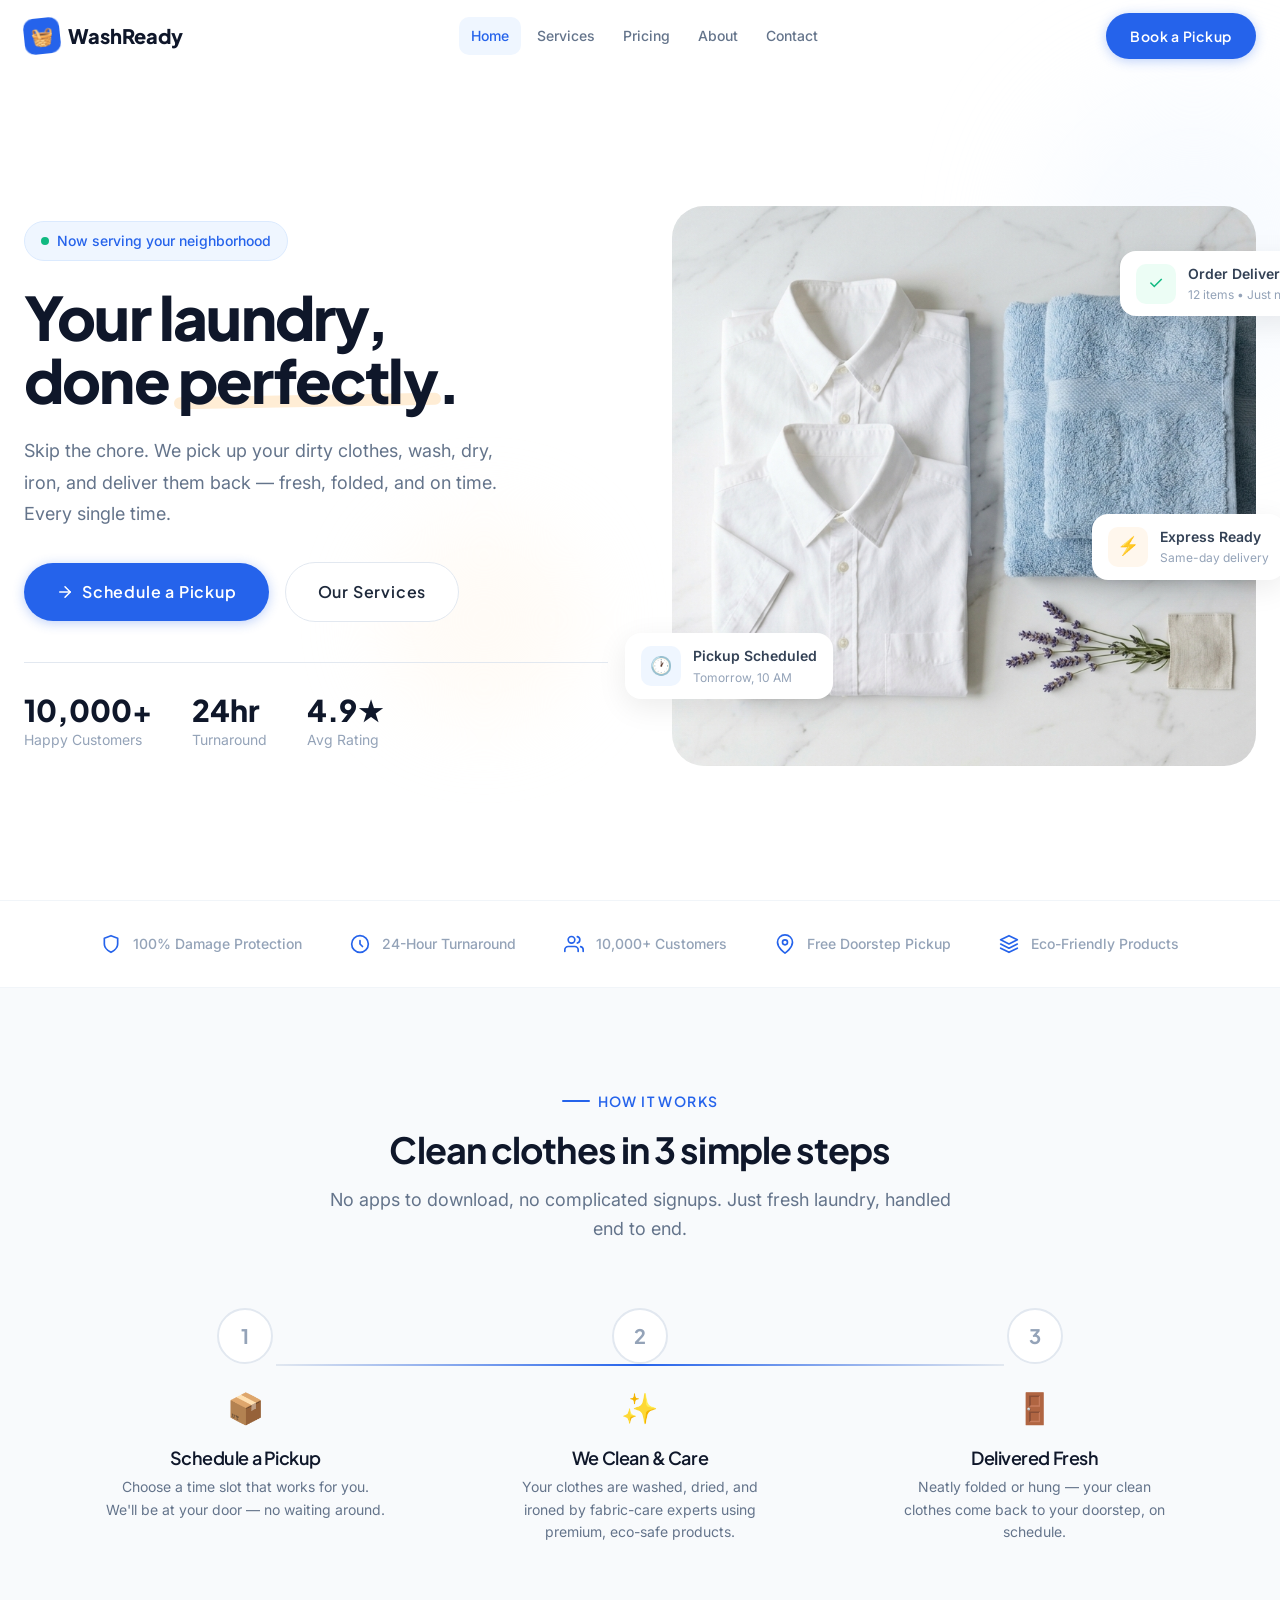
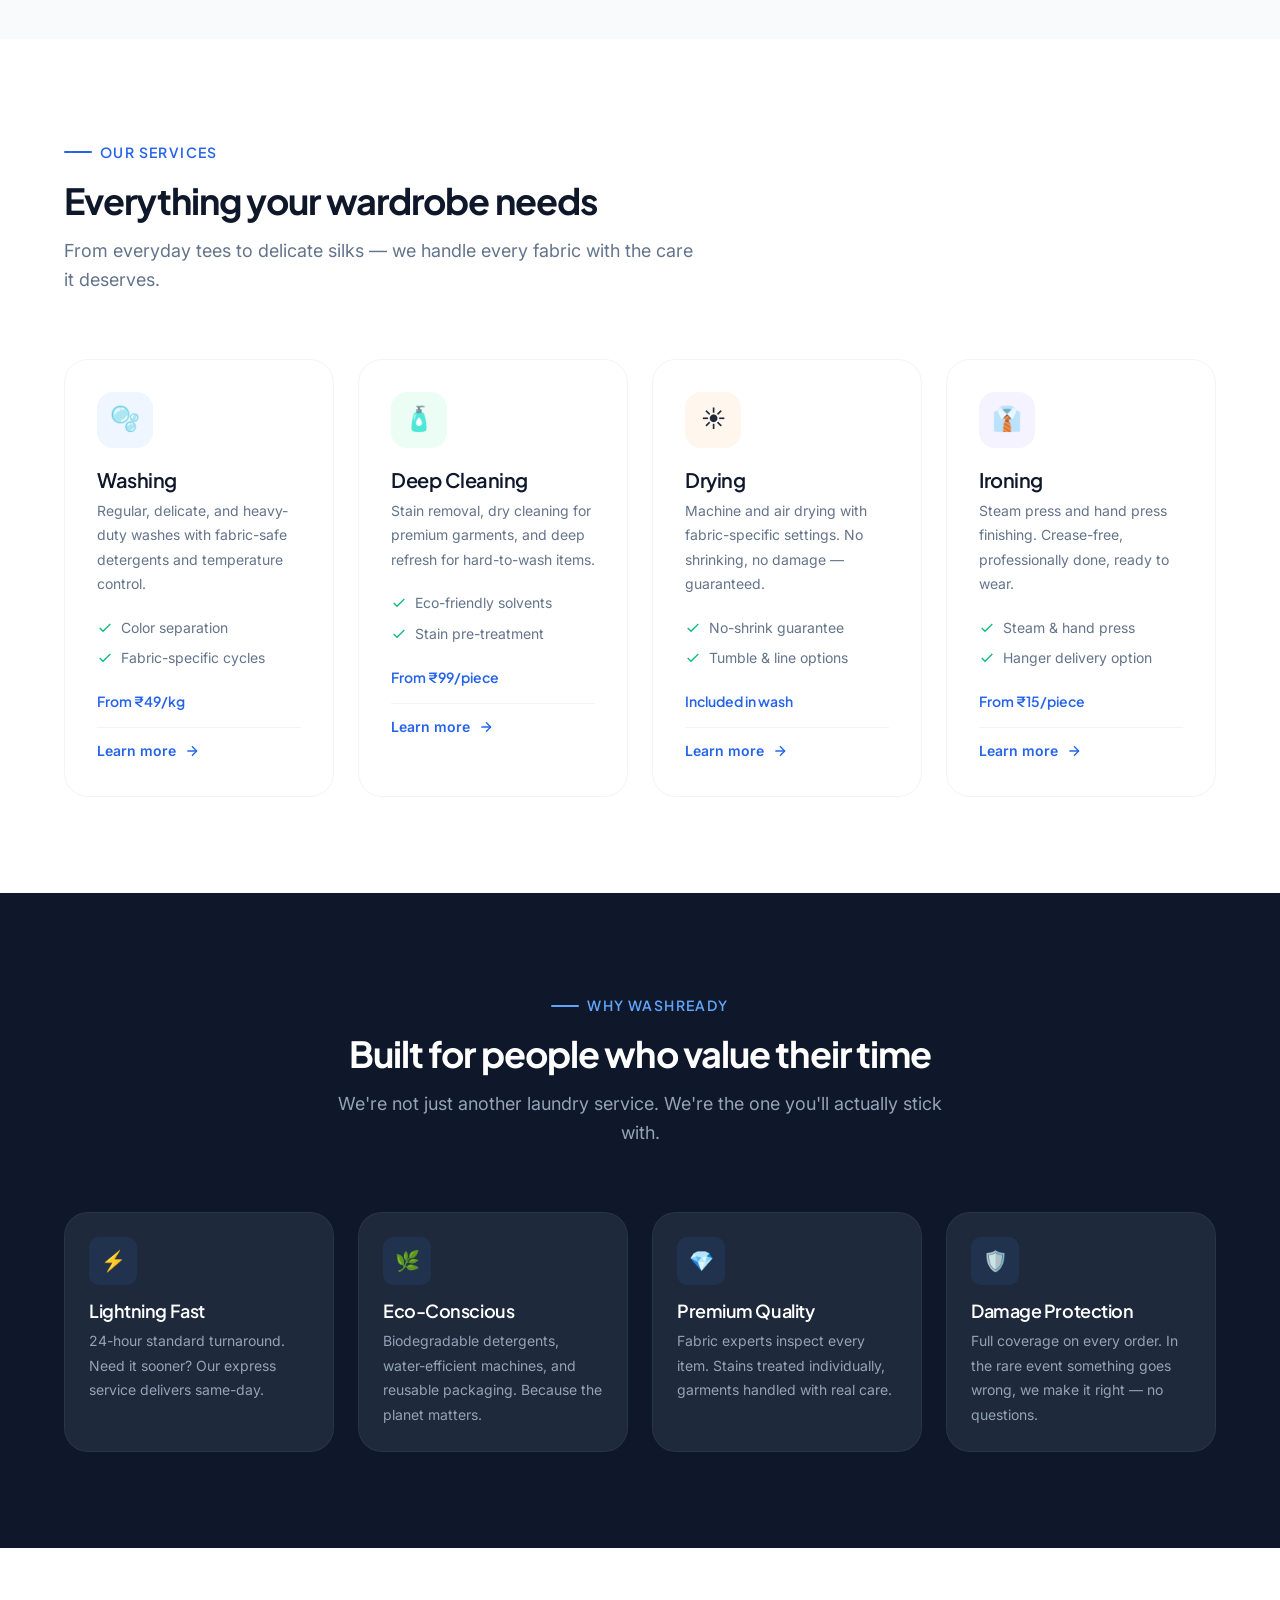
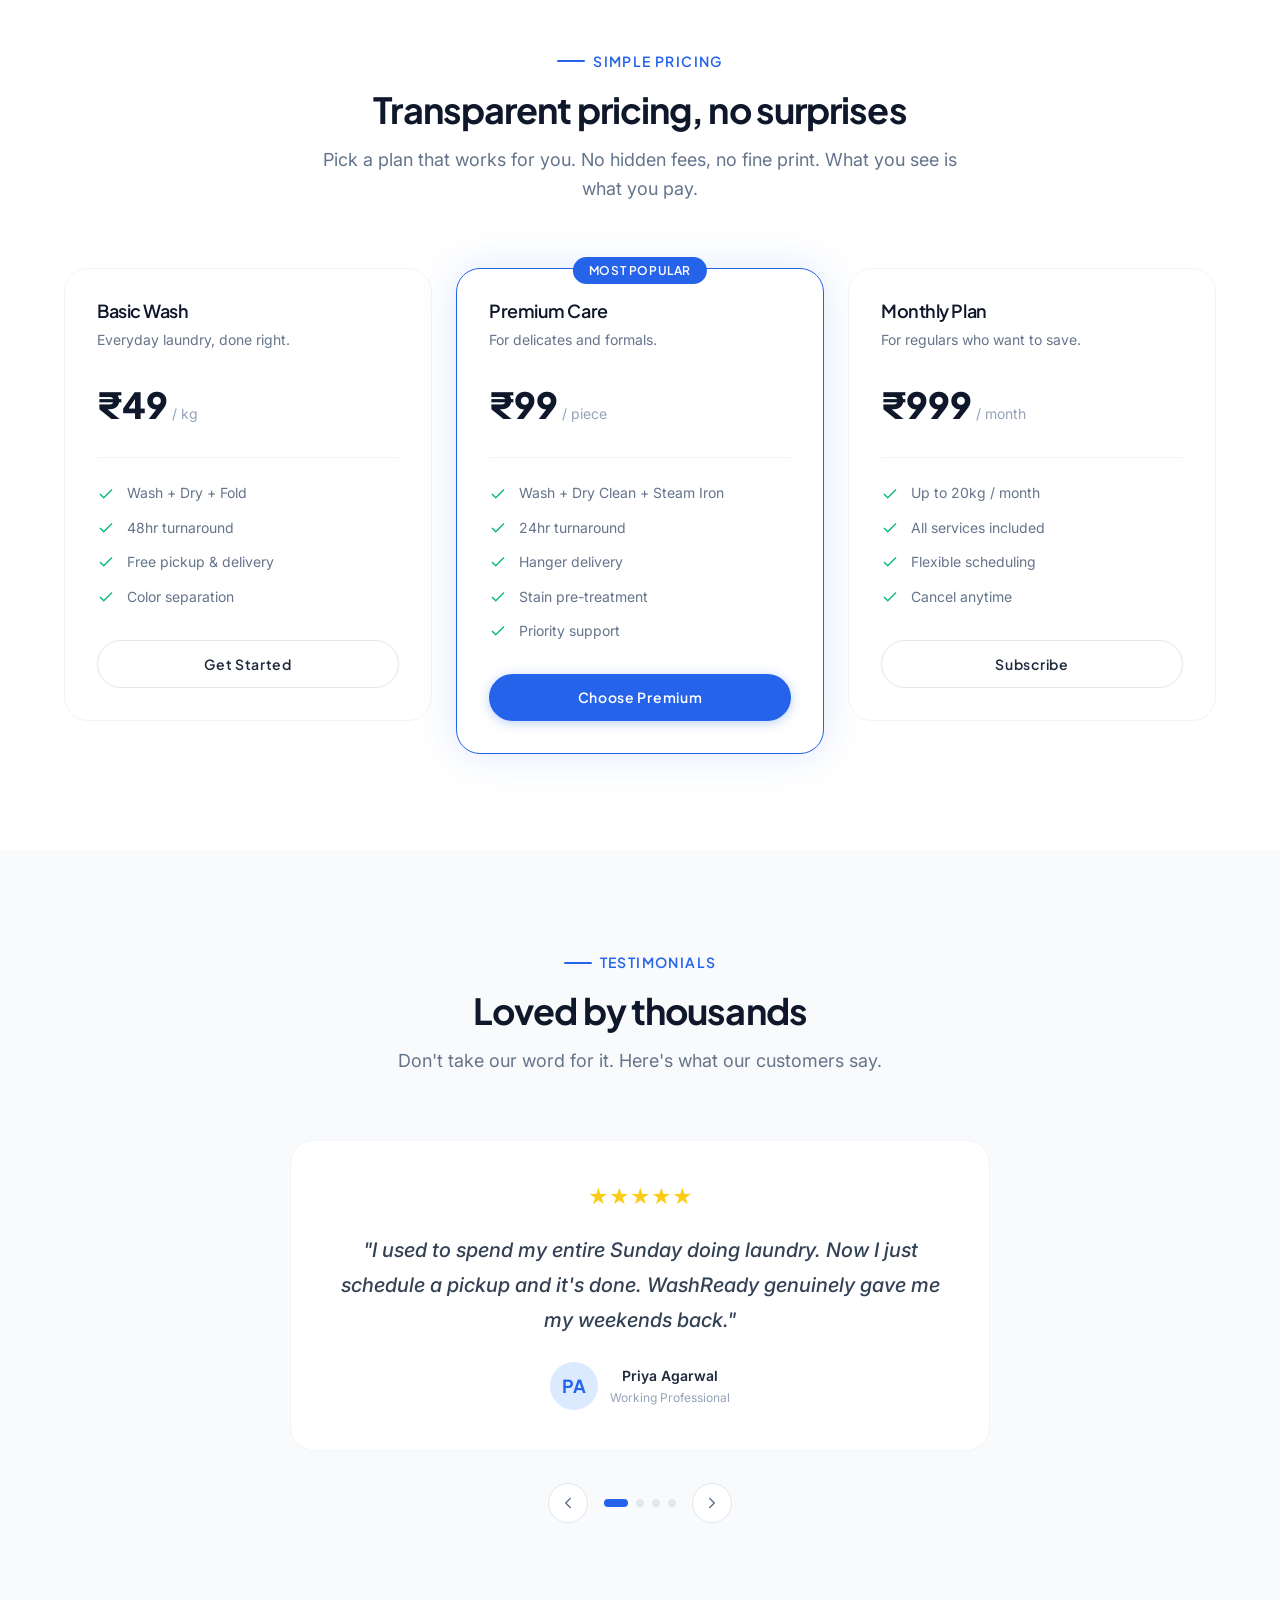
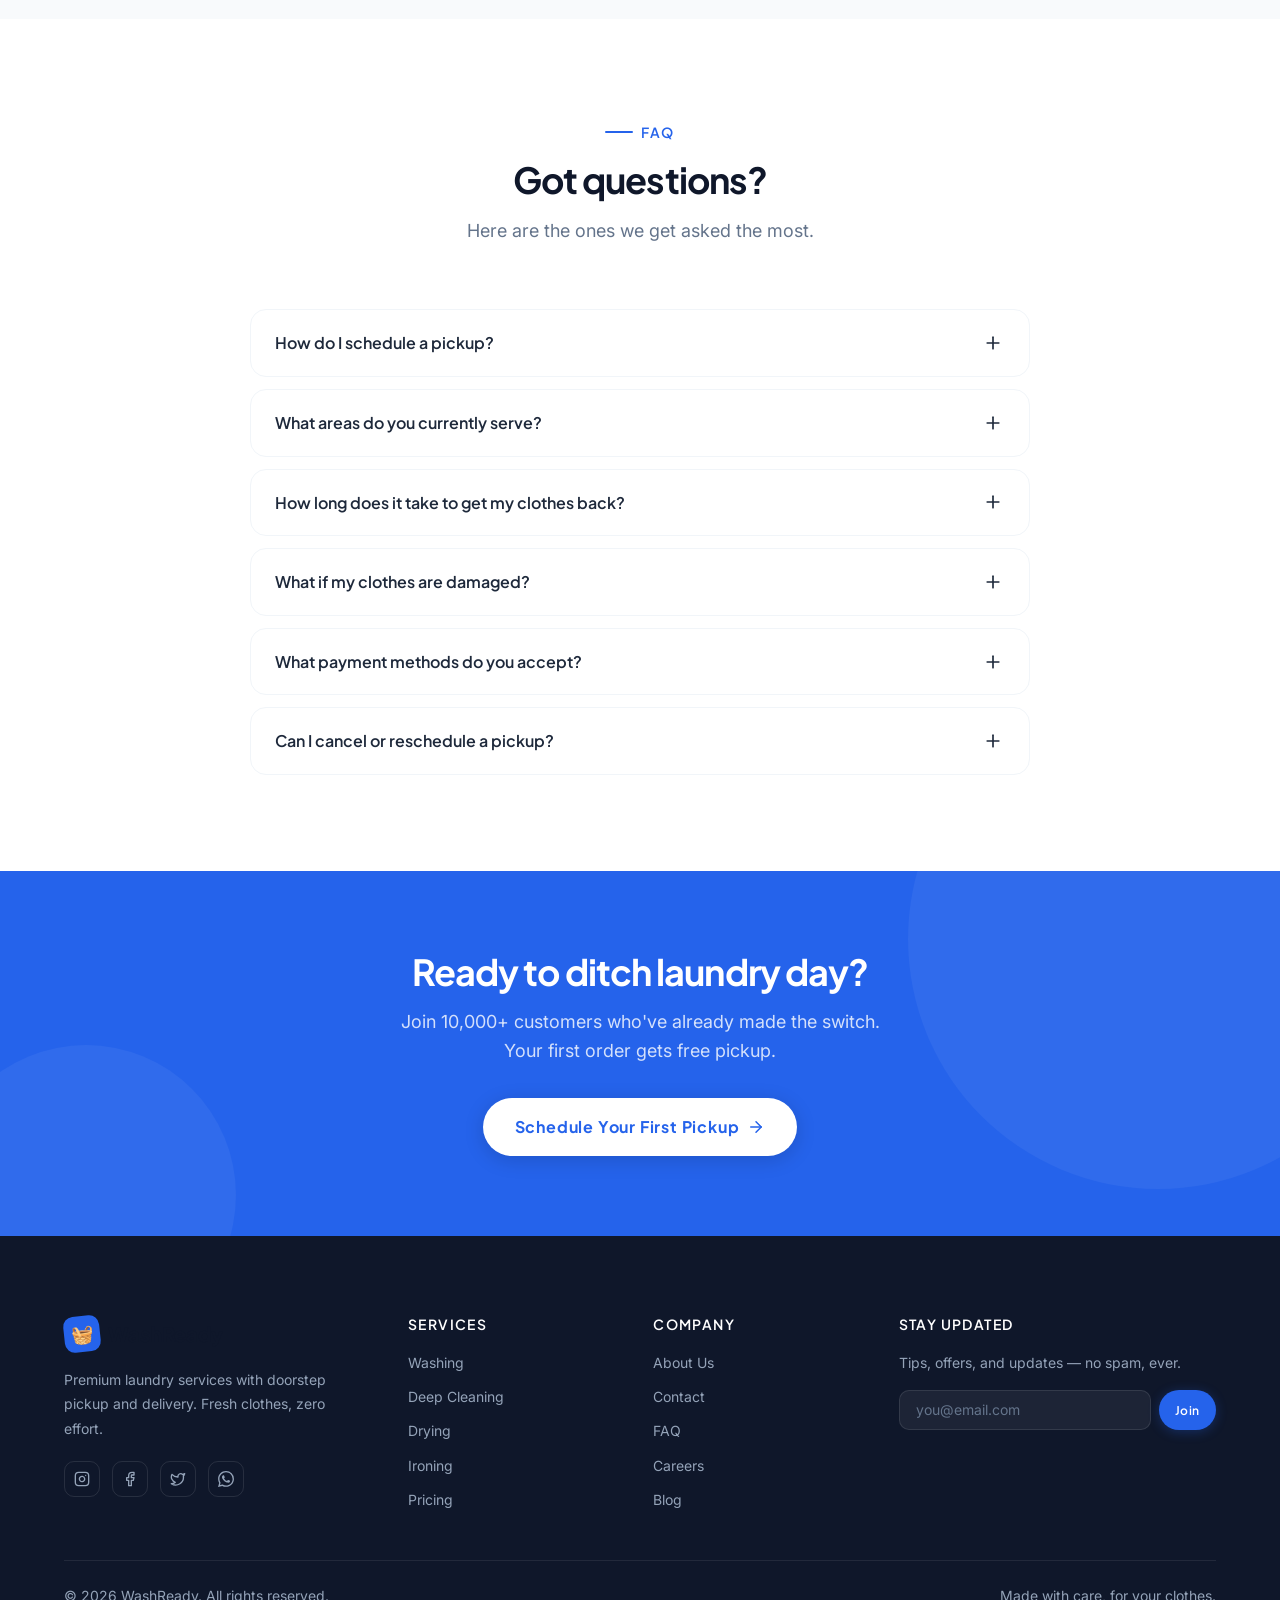
==== index.html @ 39925129 "basic website structure" ====
<!DOCTYPE html>
<html lang="en">
<head>
  <meta charset="UTF-8">
  <meta name="viewport" content="width=device-width, initial-scale=1.0">
  <title>WashReady — Fresh Clothes. Zero Effort.</title>
  <meta name="description" content="WashReady offers premium laundry services — washing, cleaning, drying, and ironing — with doorstep pickup and delivery. Book in seconds.">
  <meta name="keywords" content="laundry service, washing, dry cleaning, ironing, pickup delivery, WashReady">
  <meta property="og:title" content="WashReady — Fresh Clothes. Zero Effort.">
  <meta property="og:description" content="Premium laundry services with doorstep pickup and delivery. Washing, cleaning, drying, and ironing done right.">
  <meta property="og:type" content="website">

  <!-- Fonts -->
  <link rel="preconnect" href="https://fonts.googleapis.com">
  <link rel="preconnect" href="https://fonts.gstatic.com" crossorigin>
  <link href="https://fonts.googleapis.com/css2?family=Inter:wght@400;500;600&family=Plus+Jakarta+Sans:wght@600;700;800&display=swap" rel="stylesheet">

  <!-- Styles -->
  <link rel="stylesheet" href="css/style.css">
</head>
<body>

  <!-- ====== NAVBAR ====== -->
  <nav class="navbar" id="navbar">
    <div class="navbar__inner">
      <a href="index.html" class="navbar__logo">
        <span class="navbar__logo-icon">🧺</span>
        WashReady
      </a>

      <div class="navbar__links">
        <a href="index.html" class="navbar__link active">Home</a>
        <a href="services.html" class="navbar__link">Services</a>
        <a href="pricing.html" class="navbar__link">Pricing</a>
        <a href="about.html" class="navbar__link">About</a>
        <a href="contact.html" class="navbar__link">Contact</a>
      </div>

      <div class="navbar__actions">
        <a href="pricing.html" class="btn btn--primary navbar__cta" style="display: inline-flex;">Book a Pickup</a>
        <button class="navbar__toggle" id="navToggle" aria-label="Toggle menu">
          <span></span>
          <span></span>
          <span></span>
        </button>
      </div>
    </div>

    <!-- Mobile Menu -->
    <div class="navbar__mobile" id="mobileMenu">
      <div class="navbar__mobile-links">
        <a href="index.html" class="navbar__mobile-link">Home</a>
        <a href="services.html" class="navbar__mobile-link">Services</a>
        <a href="pricing.html" class="navbar__mobile-link">Pricing</a>
        <a href="about.html" class="navbar__mobile-link">About</a>
        <a href="contact.html" class="navbar__mobile-link">Contact</a>
      </div>
      <a href="pricing.html" class="btn btn--primary btn--lg">Book a Pickup</a>
    </div>
  </nav>

  <!-- ====== HERO ====== -->
  <section class="hero" id="hero">
    <div class="hero__decor hero__decor--1"></div>
    <div class="hero__decor hero__decor--2"></div>

    <div class="container container--wide">
      <div class="hero__grid">
        <div class="hero__content">
          <div class="hero__badge">
            <span class="hero__badge-dot"></span>
            Now serving your neighborhood
          </div>

          <h1 class="hero__title">
            <span class="hero__title-line">Your laundry,</span>
            <span class="hero__title-line">done <span class="hero__title-highlight">perfectly</span>.</span>
          </h1>

          <p class="hero__subtitle">
            Skip the chore. We pick up your dirty clothes, wash, dry, iron, and deliver them back — fresh, folded, and on time. Every single time.
          </p>

          <div class="hero__actions">
            <a href="pricing.html" class="btn btn--primary btn--lg">
              <svg viewBox="0 0 24 24" fill="none" stroke="currentColor" stroke-width="2" stroke-linecap="round" stroke-linejoin="round"><path d="M5 12h14"/><path d="m12 5 7 7-7 7"/></svg>
              Schedule a Pickup
            </a>
            <a href="services.html" class="btn btn--outline btn--lg">
              Our Services
            </a>
          </div>

          <div class="hero__stats">
            <div class="hero__stat">
              <div class="hero__stat-value" data-count="10000">10,000+</div>
              <div class="hero__stat-label">Happy Customers</div>
            </div>
            <div class="hero__stat">
              <div class="hero__stat-value">24hr</div>
              <div class="hero__stat-label">Turnaround</div>
            </div>
            <div class="hero__stat">
              <div class="hero__stat-value">4.9★</div>
              <div class="hero__stat-label">Avg Rating</div>
            </div>
          </div>
        </div>

        <div class="hero__visual">
          <div class="hero__image-wrapper">
            <img src="assets/images/hero.jpg" alt="Freshly laundered clothes, neatly folded white shirts and blue towels" width="600" height="400" loading="eager">
          </div>

          <!-- Floating cards -->
          <div class="hero__float-card hero__float-card--top">
            <div class="hero__float-icon hero__float-icon--green">✓</div>
            <div>
              <div class="hero__float-label">Order Delivered</div>
              <div class="hero__float-sublabel">12 items • Just now</div>
            </div>
          </div>

          <div class="hero__float-card hero__float-card--bottom">
            <div class="hero__float-icon hero__float-icon--blue">🕐</div>
            <div>
              <div class="hero__float-label">Pickup Scheduled</div>
              <div class="hero__float-sublabel">Tomorrow, 10 AM</div>
            </div>
          </div>

          <div class="hero__float-card hero__float-card--mid">
            <div class="hero__float-icon hero__float-icon--orange">⚡</div>
            <div>
              <div class="hero__float-label">Express Ready</div>
              <div class="hero__float-sublabel">Same-day delivery</div>
            </div>
          </div>
        </div>
      </div>
    </div>
  </section>

  <!-- ====== TRUST BAR ====== -->
  <div class="trust-bar">
    <div class="container">
      <div class="trust-bar__inner">
        <div class="trust-bar__item">
          <svg class="trust-bar__icon" viewBox="0 0 24 24" fill="none" stroke="currentColor" stroke-width="2" stroke-linecap="round" stroke-linejoin="round"><path d="M12 22s8-4 8-10V5l-8-3-8 3v7c0 6 8 10 8 10z"/></svg>
          100% Damage Protection
        </div>
        <div class="trust-bar__item">
          <svg class="trust-bar__icon" viewBox="0 0 24 24" fill="none" stroke="currentColor" stroke-width="2" stroke-linecap="round" stroke-linejoin="round"><path d="M12 8v4l3 3"/><circle cx="12" cy="12" r="10"/></svg>
          24-Hour Turnaround
        </div>
        <div class="trust-bar__item">
          <svg class="trust-bar__icon" viewBox="0 0 24 24" fill="none" stroke="currentColor" stroke-width="2" stroke-linecap="round" stroke-linejoin="round"><path d="M17 21v-2a4 4 0 0 0-4-4H5a4 4 0 0 0-4 4v2"/><circle cx="9" cy="7" r="4"/><path d="M23 21v-2a4 4 0 0 0-3-3.87"/><path d="M16 3.13a4 4 0 0 1 0 7.75"/></svg>
          10,000+ Customers
        </div>
        <div class="trust-bar__item">
          <svg class="trust-bar__icon" viewBox="0 0 24 24" fill="none" stroke="currentColor" stroke-width="2" stroke-linecap="round" stroke-linejoin="round"><path d="M21 10c0 7-9 13-9 13s-9-6-9-13a9 9 0 0 1 18 0z"/><circle cx="12" cy="10" r="3"/></svg>
          Free Doorstep Pickup
        </div>
        <div class="trust-bar__item">
          <svg class="trust-bar__icon" viewBox="0 0 24 24" fill="none" stroke="currentColor" stroke-width="2" stroke-linecap="round" stroke-linejoin="round"><path d="M12 2L2 7l10 5 10-5-10-5z"/><path d="M2 17l10 5 10-5"/><path d="M2 12l10 5 10-5"/></svg>
          Eco-Friendly Products
        </div>
      </div>
    </div>
  </div>

  <!-- ====== HOW IT WORKS ====== -->
  <section class="section section--alt" id="how-it-works">
    <div class="container">
      <div class="section-header centered reveal">
        <span class="section-label">How It Works</span>
        <h2>Clean clothes in 3 simple steps</h2>
        <p>No apps to download, no complicated signups. Just fresh laundry, handled end to end.</p>
      </div>

      <div class="steps">
        <div class="step-card reveal reveal-delay-1">
          <div class="step-card__number">1</div>
          <div>
            <div class="step-card__icon">📦</div>
            <h3 class="step-card__title">Schedule a Pickup</h3>
            <p class="step-card__desc">Choose a time slot that works for you. We'll be at your door — no waiting around.</p>
          </div>
        </div>
        <div class="step-card reveal reveal-delay-2">
          <div class="step-card__number">2</div>
          <div>
            <div class="step-card__icon">✨</div>
            <h3 class="step-card__title">We Clean & Care</h3>
            <p class="step-card__desc">Your clothes are washed, dried, and ironed by fabric-care experts using premium, eco-safe products.</p>
          </div>
        </div>
        <div class="step-card reveal reveal-delay-3">
          <div class="step-card__number">3</div>
          <div>
            <div class="step-card__icon">🚪</div>
            <h3 class="step-card__title">Delivered Fresh</h3>
            <p class="step-card__desc">Neatly folded or hung — your clean clothes come back to your doorstep, on schedule.</p>
          </div>
        </div>
      </div>
    </div>
  </section>

  <!-- ====== SERVICES ====== -->
  <section class="section" id="services">
    <div class="container">
      <div class="section-header reveal">
        <span class="section-label">Our Services</span>
        <h2>Everything your wardrobe needs</h2>
        <p>From everyday tees to delicate silks — we handle every fabric with the care it deserves.</p>
      </div>

      <div class="services-grid">
        <div class="service-card service-card--wash reveal reveal-delay-1">
          <div class="service-card__icon">🫧</div>
          <h3 class="service-card__title">Washing</h3>
          <p class="service-card__desc">Regular, delicate, and heavy-duty washes with fabric-safe detergents and temperature control.</p>
          <div class="service-card__features">
            <span class="service-card__feature">
              <svg viewBox="0 0 24 24" fill="none" stroke="currentColor" stroke-width="2"><polyline points="20 6 9 17 4 12"/></svg>
              Color separation
            </span>
            <span class="service-card__feature">
              <svg viewBox="0 0 24 24" fill="none" stroke="currentColor" stroke-width="2"><polyline points="20 6 9 17 4 12"/></svg>
              Fabric-specific cycles
            </span>
          </div>
          <span class="service-card__price">From ₹49/kg</span>
          <a href="services.html" class="service-card__link">
            Learn more
            <svg viewBox="0 0 24 24" fill="none" stroke="currentColor" stroke-width="2"><path d="M5 12h14"/><path d="m12 5 7 7-7 7"/></svg>
          </a>
        </div>

        <div class="service-card service-card--clean reveal reveal-delay-2">
          <div class="service-card__icon">🧴</div>
          <h3 class="service-card__title">Deep Cleaning</h3>
          <p class="service-card__desc">Stain removal, dry cleaning for premium garments, and deep refresh for hard-to-wash items.</p>
          <div class="service-card__features">
            <span class="service-card__feature">
              <svg viewBox="0 0 24 24" fill="none" stroke="currentColor" stroke-width="2"><polyline points="20 6 9 17 4 12"/></svg>
              Eco-friendly solvents
            </span>
            <span class="service-card__feature">
              <svg viewBox="0 0 24 24" fill="none" stroke="currentColor" stroke-width="2"><polyline points="20 6 9 17 4 12"/></svg>
              Stain pre-treatment
            </span>
          </div>
          <span class="service-card__price">From ₹99/piece</span>
          <a href="services.html" class="service-card__link">
            Learn more
            <svg viewBox="0 0 24 24" fill="none" stroke="currentColor" stroke-width="2"><path d="M5 12h14"/><path d="m12 5 7 7-7 7"/></svg>
          </a>
        </div>

        <div class="service-card service-card--dry reveal reveal-delay-3">
          <div class="service-card__icon">☀️</div>
          <h3 class="service-card__title">Drying</h3>
          <p class="service-card__desc">Machine and air drying with fabric-specific settings. No shrinking, no damage — guaranteed.</p>
          <div class="service-card__features">
            <span class="service-card__feature">
              <svg viewBox="0 0 24 24" fill="none" stroke="currentColor" stroke-width="2"><polyline points="20 6 9 17 4 12"/></svg>
              No-shrink guarantee
            </span>
            <span class="service-card__feature">
              <svg viewBox="0 0 24 24" fill="none" stroke="currentColor" stroke-width="2"><polyline points="20 6 9 17 4 12"/></svg>
              Tumble & line options
            </span>
          </div>
          <span class="service-card__price">Included in wash</span>
          <a href="services.html" class="service-card__link">
            Learn more
            <svg viewBox="0 0 24 24" fill="none" stroke="currentColor" stroke-width="2"><path d="M5 12h14"/><path d="m12 5 7 7-7 7"/></svg>
          </a>
        </div>

        <div class="service-card service-card--iron reveal reveal-delay-4">
          <div class="service-card__icon">👔</div>
          <h3 class="service-card__title">Ironing</h3>
          <p class="service-card__desc">Steam press and hand press finishing. Crease-free, professionally done, ready to wear.</p>
          <div class="service-card__features">
            <span class="service-card__feature">
              <svg viewBox="0 0 24 24" fill="none" stroke="currentColor" stroke-width="2"><polyline points="20 6 9 17 4 12"/></svg>
              Steam & hand press
            </span>
            <span class="service-card__feature">
              <svg viewBox="0 0 24 24" fill="none" stroke="currentColor" stroke-width="2"><polyline points="20 6 9 17 4 12"/></svg>
              Hanger delivery option
            </span>
          </div>
          <span class="service-card__price">From ₹15/piece</span>
          <a href="services.html" class="service-card__link">
            Learn more
            <svg viewBox="0 0 24 24" fill="none" stroke="currentColor" stroke-width="2"><path d="M5 12h14"/><path d="m12 5 7 7-7 7"/></svg>
          </a>
        </div>
      </div>
    </div>
  </section>

  <!-- ====== WHY CHOOSE US ====== -->
  <section class="section section--dark" id="why-us">
    <div class="container">
      <div class="section-header centered reveal">
        <span class="section-label">Why WashReady</span>
        <h2>Built for people who value their time</h2>
        <p>We're not just another laundry service. We're the one you'll actually stick with.</p>
      </div>

      <div class="why-grid">
        <div class="why-card reveal reveal-delay-1">
          <div class="why-card__icon">⚡</div>
          <h3 class="why-card__title">Lightning Fast</h3>
          <p class="why-card__desc">24-hour standard turnaround. Need it sooner? Our express service delivers same-day.</p>
        </div>
        <div class="why-card reveal reveal-delay-2">
          <div class="why-card__icon">🌿</div>
          <h3 class="why-card__title">Eco-Conscious</h3>
          <p class="why-card__desc">Biodegradable detergents, water-efficient machines, and reusable packaging. Because the planet matters.</p>
        </div>
        <div class="why-card reveal reveal-delay-3">
          <div class="why-card__icon">💎</div>
          <h3 class="why-card__title">Premium Quality</h3>
          <p class="why-card__desc">Fabric experts inspect every item. Stains treated individually, garments handled with real care.</p>
        </div>
        <div class="why-card reveal reveal-delay-4">
          <div class="why-card__icon">🛡️</div>
          <h3 class="why-card__title">Damage Protection</h3>
          <p class="why-card__desc">Full coverage on every order. In the rare event something goes wrong, we make it right — no questions.</p>
        </div>
      </div>
    </div>
  </section>

  <!-- ====== PRICING PREVIEW ====== -->
  <section class="section" id="pricing-preview">
    <div class="container">
      <div class="section-header centered reveal">
        <span class="section-label">Simple Pricing</span>
        <h2>Transparent pricing, no surprises</h2>
        <p>Pick a plan that works for you. No hidden fees, no fine print. What you see is what you pay.</p>
      </div>

      <div class="pricing-grid">
        <!-- Basic -->
        <div class="pricing-card reveal reveal-delay-1">
          <h3 class="pricing-card__name">Basic Wash</h3>
          <p class="pricing-card__desc">Everyday laundry, done right.</p>
          <div class="pricing-card__price">
            <span class="pricing-card__amount">₹49</span>
            <span class="pricing-card__unit">/ kg</span>
          </div>
          <div class="pricing-card__divider"></div>
          <div class="pricing-card__features">
            <div class="pricing-card__feature">
              <svg viewBox="0 0 24 24" fill="none" stroke="currentColor" stroke-width="2"><polyline points="20 6 9 17 4 12"/></svg>
              Wash + Dry + Fold
            </div>
            <div class="pricing-card__feature">
              <svg viewBox="0 0 24 24" fill="none" stroke="currentColor" stroke-width="2"><polyline points="20 6 9 17 4 12"/></svg>
              48hr turnaround
            </div>
            <div class="pricing-card__feature">
              <svg viewBox="0 0 24 24" fill="none" stroke="currentColor" stroke-width="2"><polyline points="20 6 9 17 4 12"/></svg>
              Free pickup & delivery
            </div>
            <div class="pricing-card__feature">
              <svg viewBox="0 0 24 24" fill="none" stroke="currentColor" stroke-width="2"><polyline points="20 6 9 17 4 12"/></svg>
              Color separation
            </div>
          </div>
          <a href="pricing.html" class="btn btn--outline" style="width:100%">Get Started</a>
        </div>

        <!-- Premium — Popular -->
        <div class="pricing-card pricing-card--popular reveal reveal-delay-2">
          <span class="pricing-card__badge">Most Popular</span>
          <h3 class="pricing-card__name">Premium Care</h3>
          <p class="pricing-card__desc">For delicates and formals.</p>
          <div class="pricing-card__price">
            <span class="pricing-card__amount">₹99</span>
            <span class="pricing-card__unit">/ piece</span>
          </div>
          <div class="pricing-card__divider"></div>
          <div class="pricing-card__features">
            <div class="pricing-card__feature">
              <svg viewBox="0 0 24 24" fill="none" stroke="currentColor" stroke-width="2"><polyline points="20 6 9 17 4 12"/></svg>
              Wash + Dry Clean + Steam Iron
            </div>
            <div class="pricing-card__feature">
              <svg viewBox="0 0 24 24" fill="none" stroke="currentColor" stroke-width="2"><polyline points="20 6 9 17 4 12"/></svg>
              24hr turnaround
            </div>
            <div class="pricing-card__feature">
              <svg viewBox="0 0 24 24" fill="none" stroke="currentColor" stroke-width="2"><polyline points="20 6 9 17 4 12"/></svg>
              Hanger delivery
            </div>
            <div class="pricing-card__feature">
              <svg viewBox="0 0 24 24" fill="none" stroke="currentColor" stroke-width="2"><polyline points="20 6 9 17 4 12"/></svg>
              Stain pre-treatment
            </div>
            <div class="pricing-card__feature">
              <svg viewBox="0 0 24 24" fill="none" stroke="currentColor" stroke-width="2"><polyline points="20 6 9 17 4 12"/></svg>
              Priority support
            </div>
          </div>
          <a href="pricing.html" class="btn btn--primary" style="width:100%">Choose Premium</a>
        </div>

        <!-- Subscription -->
        <div class="pricing-card reveal reveal-delay-3">
          <h3 class="pricing-card__name">Monthly Plan</h3>
          <p class="pricing-card__desc">For regulars who want to save.</p>
          <div class="pricing-card__price">
            <span class="pricing-card__amount">₹999</span>
            <span class="pricing-card__unit">/ month</span>
          </div>
          <div class="pricing-card__divider"></div>
          <div class="pricing-card__features">
            <div class="pricing-card__feature">
              <svg viewBox="0 0 24 24" fill="none" stroke="currentColor" stroke-width="2"><polyline points="20 6 9 17 4 12"/></svg>
              Up to 20kg / month
            </div>
            <div class="pricing-card__feature">
              <svg viewBox="0 0 24 24" fill="none" stroke="currentColor" stroke-width="2"><polyline points="20 6 9 17 4 12"/></svg>
              All services included
            </div>
            <div class="pricing-card__feature">
              <svg viewBox="0 0 24 24" fill="none" stroke="currentColor" stroke-width="2"><polyline points="20 6 9 17 4 12"/></svg>
              Flexible scheduling
            </div>
            <div class="pricing-card__feature">
              <svg viewBox="0 0 24 24" fill="none" stroke="currentColor" stroke-width="2"><polyline points="20 6 9 17 4 12"/></svg>
              Cancel anytime
            </div>
          </div>
          <a href="pricing.html" class="btn btn--outline" style="width:100%">Subscribe</a>
        </div>
      </div>
    </div>
  </section>

  <!-- ====== TESTIMONIALS ====== -->
  <section class="section section--alt" id="testimonials">
    <div class="container">
      <div class="section-header centered reveal">
        <span class="section-label">Testimonials</span>
        <h2>Loved by thousands</h2>
        <p>Don't take our word for it. Here's what our customers say.</p>
      </div>

      <div class="testimonials__slider reveal">
        <div class="testimonials__track" id="testimonialsTrack">
          <div class="testimonial-card">
            <div class="testimonial-card__inner">
              <div class="testimonial-card__stars">★★★★★</div>
              <p class="testimonial-card__quote">"I used to spend my entire Sunday doing laundry. Now I just schedule a pickup and it's done. WashReady genuinely gave me my weekends back."</p>
              <div class="testimonial-card__author">
                <div class="testimonial-card__avatar">PA</div>
                <div>
                  <div class="testimonial-card__name">Priya Agarwal</div>
                  <div class="testimonial-card__role">Working Professional</div>
                </div>
              </div>
            </div>
          </div>

          <div class="testimonial-card">
            <div class="testimonial-card__inner">
              <div class="testimonial-card__stars">★★★★★</div>
              <p class="testimonial-card__quote">"The quality is unreal. My shirts come back better than when I bought them. And the turnaround is consistently fast — never had a delay."</p>
              <div class="testimonial-card__author">
                <div class="testimonial-card__avatar">RK</div>
                <div>
                  <div class="testimonial-card__name">Rahul Khanna</div>
                  <div class="testimonial-card__role">Startup Founder</div>
                </div>
              </div>
            </div>
          </div>

          <div class="testimonial-card">
            <div class="testimonial-card__inner">
              <div class="testimonial-card__stars">★★★★★</div>
              <p class="testimonial-card__quote">"As a mom of two, laundry was my biggest headache. WashReady takes that entire burden off. The monthly plan is an absolute steal."</p>
              <div class="testimonial-card__author">
                <div class="testimonial-card__avatar">SM</div>
                <div>
                  <div class="testimonial-card__name">Sneha Mehta</div>
                  <div class="testimonial-card__role">Parent & Blogger</div>
                </div>
              </div>
            </div>
          </div>

          <div class="testimonial-card">
            <div class="testimonial-card__inner">
              <div class="testimonial-card__stars">★★★★★</div>
              <p class="testimonial-card__quote">"I was skeptical about letting someone else handle my expensive suits. But WashReady's premium care is the real deal. Impeccable every time."</p>
              <div class="testimonial-card__author">
                <div class="testimonial-card__avatar">AJ</div>
                <div>
                  <div class="testimonial-card__name">Amit Joshi</div>
                  <div class="testimonial-card__role">Corporate Executive</div>
                </div>
              </div>
            </div>
          </div>
        </div>

        <div class="testimonials__nav">
          <button class="testimonials__arrow" id="testimonialPrev" aria-label="Previous testimonial">
            <svg viewBox="0 0 24 24" fill="none" stroke="currentColor" stroke-width="2" stroke-linecap="round" stroke-linejoin="round"><path d="m15 18-6-6 6-6"/></svg>
          </button>
          <div class="testimonials__dots" id="testimonialDots">
            <button class="testimonials__dot active" data-index="0" aria-label="Testimonial 1"></button>
            <button class="testimonials__dot" data-index="1" aria-label="Testimonial 2"></button>
            <button class="testimonials__dot" data-index="2" aria-label="Testimonial 3"></button>
            <button class="testimonials__dot" data-index="3" aria-label="Testimonial 4"></button>
          </div>
          <button class="testimonials__arrow" id="testimonialNext" aria-label="Next testimonial">
            <svg viewBox="0 0 24 24" fill="none" stroke="currentColor" stroke-width="2" stroke-linecap="round" stroke-linejoin="round"><path d="m9 18 6-6-6-6"/></svg>
          </button>
        </div>
      </div>
    </div>
  </section>

  <!-- ====== FAQ ====== -->
  <section class="section" id="faq">
    <div class="container">
      <div class="section-header centered reveal">
        <span class="section-label">FAQ</span>
        <h2>Got questions?</h2>
        <p>Here are the ones we get asked the most.</p>
      </div>

      <div class="faq-list reveal">
        <div class="faq-item">
          <button class="faq-item__question">
            How do I schedule a pickup?
            <span class="faq-item__icon">
              <svg viewBox="0 0 24 24" fill="none" stroke="currentColor" stroke-width="2" stroke-linecap="round" stroke-linejoin="round" width="20" height="20"><line x1="12" y1="5" x2="12" y2="19"/><line x1="5" y1="12" x2="19" y2="12"/></svg>
            </span>
          </button>
          <div class="faq-item__answer">
            <div class="faq-item__answer-inner">
              Just visit our pricing page and select your service. Choose a time slot, provide your address, and we'll be there. You can also call or WhatsApp us directly to schedule.
            </div>
          </div>
        </div>

        <div class="faq-item">
          <button class="faq-item__question">
            What areas do you currently serve?
            <span class="faq-item__icon">
              <svg viewBox="0 0 24 24" fill="none" stroke="currentColor" stroke-width="2" stroke-linecap="round" stroke-linejoin="round" width="20" height="20"><line x1="12" y1="5" x2="12" y2="19"/><line x1="5" y1="12" x2="19" y2="12"/></svg>
            </span>
          </button>
          <div class="faq-item__answer">
            <div class="faq-item__answer-inner">
              We currently serve all major neighborhoods within the city. Check our contact page for the complete list of serviceable areas, or simply enter your pin code during booking.
            </div>
          </div>
        </div>

        <div class="faq-item">
          <button class="faq-item__question">
            How long does it take to get my clothes back?
            <span class="faq-item__icon">
              <svg viewBox="0 0 24 24" fill="none" stroke="currentColor" stroke-width="2" stroke-linecap="round" stroke-linejoin="round" width="20" height="20"><line x1="12" y1="5" x2="12" y2="19"/><line x1="5" y1="12" x2="19" y2="12"/></svg>
            </span>
          </button>
          <div class="faq-item__answer">
            <div class="faq-item__answer-inner">
              Standard turnaround is 24–48 hours depending on the service. Our express option can deliver within the same day for an additional fee. Premium care may take up to 48 hours for delicate items.
            </div>
          </div>
        </div>

        <div class="faq-item">
          <button class="faq-item__question">
            What if my clothes are damaged?
            <span class="faq-item__icon">
              <svg viewBox="0 0 24 24" fill="none" stroke="currentColor" stroke-width="2" stroke-linecap="round" stroke-linejoin="round" width="20" height="20"><line x1="12" y1="5" x2="12" y2="19"/><line x1="5" y1="12" x2="19" y2="12"/></svg>
            </span>
          </button>
          <div class="faq-item__answer">
            <div class="faq-item__answer-inner">
              Every order is fully covered under our damage protection policy. In the unlikely event that something is damaged, report it within 48 hours and we'll either repair, replace, or reimburse you. No questions asked.
            </div>
          </div>
        </div>

        <div class="faq-item">
          <button class="faq-item__question">
            What payment methods do you accept?
            <span class="faq-item__icon">
              <svg viewBox="0 0 24 24" fill="none" stroke="currentColor" stroke-width="2" stroke-linecap="round" stroke-linejoin="round" width="20" height="20"><line x1="12" y1="5" x2="12" y2="19"/><line x1="5" y1="12" x2="19" y2="12"/></svg>
            </span>
          </button>
          <div class="faq-item__answer">
            <div class="faq-item__answer-inner">
              We accept UPI, credit/debit cards, net banking, and cash on delivery. Subscription plans are auto-billed monthly via UPI autopay or card.
            </div>
          </div>
        </div>

        <div class="faq-item">
          <button class="faq-item__question">
            Can I cancel or reschedule a pickup?
            <span class="faq-item__icon">
              <svg viewBox="0 0 24 24" fill="none" stroke="currentColor" stroke-width="2" stroke-linecap="round" stroke-linejoin="round" width="20" height="20"><line x1="12" y1="5" x2="12" y2="19"/><line x1="5" y1="12" x2="19" y2="12"/></svg>
            </span>
          </button>
          <div class="faq-item__answer">
            <div class="faq-item__answer-inner">
              Absolutely. You can cancel or reschedule for free up to 2 hours before your scheduled pickup time. Just contact us via phone, WhatsApp, or through the website.
            </div>
          </div>
        </div>
      </div>
    </div>
  </section>

  <!-- ====== CTA ====== -->
  <section class="cta-section">
    <div class="container">
      <div class="cta-section__inner reveal">
        <h2>Ready to ditch laundry day?</h2>
        <p>Join 10,000+ customers who've already made the switch. Your first order gets free pickup.</p>
        <a href="pricing.html" class="btn btn--white btn--lg">
          Schedule Your First Pickup
          <svg viewBox="0 0 24 24" fill="none" stroke="currentColor" stroke-width="2" stroke-linecap="round" stroke-linejoin="round" width="18" height="18"><path d="M5 12h14"/><path d="m12 5 7 7-7 7"/></svg>
        </a>
      </div>
    </div>
  </section>

  <!-- ====== FOOTER ====== -->
  <footer class="footer">
    <div class="container">
      <div class="footer__top">
        <div class="footer__brand">
          <a href="index.html" class="navbar__logo">
            <span class="navbar__logo-icon">🧺</span>
            WashReady
          </a>
          <p>Premium laundry services with doorstep pickup and delivery. Fresh clothes, zero effort.</p>
          <div class="footer__socials">
            <a href="#" class="footer__social-link" aria-label="Instagram">
              <svg viewBox="0 0 24 24" fill="none" stroke="currentColor" stroke-width="2" stroke-linecap="round" stroke-linejoin="round"><rect x="2" y="2" width="20" height="20" rx="5" ry="5"/><path d="M16 11.37A4 4 0 1 1 12.63 8 4 4 0 0 1 16 11.37z"/><line x1="17.5" y1="6.5" x2="17.51" y2="6.5"/></svg>
            </a>
            <a href="#" class="footer__social-link" aria-label="Facebook">
              <svg viewBox="0 0 24 24" fill="none" stroke="currentColor" stroke-width="2" stroke-linecap="round" stroke-linejoin="round"><path d="M18 2h-3a5 5 0 0 0-5 5v3H7v4h3v8h4v-8h3l1-4h-4V7a1 1 0 0 1 1-1h3z"/></svg>
            </a>
            <a href="#" class="footer__social-link" aria-label="Twitter">
              <svg viewBox="0 0 24 24" fill="none" stroke="currentColor" stroke-width="2" stroke-linecap="round" stroke-linejoin="round"><path d="M22 4s-.7 2.1-2 3.4c1.6 10-9.4 17.3-18 11.6 2.2.1 4.4-.6 6-2C3 15.5.5 9.6 3 5c2.2 2.6 5.6 4.1 9 4-.9-4.2 4-6.6 7-3.8 1.1 0 3-1.2 3-1.2z"/></svg>
            </a>
            <a href="#" class="footer__social-link" aria-label="WhatsApp">
              <svg viewBox="0 0 24 24" fill="currentColor"><path d="M17.472 14.382c-.297-.149-1.758-.867-2.03-.967-.273-.099-.471-.148-.67.15-.197.297-.767.966-.94 1.164-.173.199-.347.223-.644.075-.297-.15-1.255-.463-2.39-1.475-.883-.788-1.48-1.761-1.653-2.059-.173-.297-.018-.458.13-.606.134-.133.298-.347.446-.52.149-.174.198-.298.298-.497.099-.198.05-.371-.025-.52-.075-.149-.669-1.612-.916-2.207-.242-.579-.487-.5-.669-.51-.173-.008-.371-.01-.57-.01-.198 0-.52.074-.792.372-.272.297-1.04 1.016-1.04 2.479 0 1.462 1.065 2.875 1.213 3.074.149.198 2.096 3.2 5.077 4.487.709.306 1.262.489 1.694.625.712.227 1.36.195 1.871.118.571-.085 1.758-.719 2.006-1.413.248-.694.248-1.289.173-1.413-.074-.124-.272-.198-.57-.347m-5.421 7.403h-.004a9.87 9.87 0 01-5.031-1.378l-.361-.214-3.741.982.998-3.648-.235-.374a9.86 9.86 0 01-1.51-5.26c.001-5.45 4.436-9.884 9.888-9.884 2.64 0 5.122 1.03 6.988 2.898a9.825 9.825 0 012.893 6.994c-.003 5.45-4.437 9.884-9.885 9.884m8.413-18.297A11.815 11.815 0 0012.05 0C5.495 0 .16 5.335.157 11.892c0 2.096.547 4.142 1.588 5.945L.057 24l6.305-1.654a11.882 11.882 0 005.683 1.448h.005c6.554 0 11.89-5.335 11.893-11.893a11.821 11.821 0 00-3.48-8.413z"/></svg>
            </a>
          </div>
        </div>

        <div>
          <h4 class="footer__col-title">Services</h4>
          <div class="footer__links">
            <a href="services.html" class="footer__link">Washing</a>
            <a href="services.html" class="footer__link">Deep Cleaning</a>
            <a href="services.html" class="footer__link">Drying</a>
            <a href="services.html" class="footer__link">Ironing</a>
            <a href="pricing.html" class="footer__link">Pricing</a>
          </div>
        </div>

        <div>
          <h4 class="footer__col-title">Company</h4>
          <div class="footer__links">
            <a href="about.html" class="footer__link">About Us</a>
            <a href="contact.html" class="footer__link">Contact</a>
            <a href="#faq" class="footer__link">FAQ</a>
            <a href="#" class="footer__link">Careers</a>
            <a href="#" class="footer__link">Blog</a>
          </div>
        </div>

        <div>
          <h4 class="footer__col-title">Stay Updated</h4>
          <p style="font-size: 0.875rem; color: var(--color-text-on-dark-secondary); margin-bottom: 1rem; line-height: 1.6;">Tips, offers, and updates — no spam, ever.</p>
          <div class="footer__newsletter">
            <form class="footer__newsletter-form" onsubmit="event.preventDefault(); this.reset(); alert('Thanks for subscribing!');">
              <input type="email" class="footer__newsletter-input" placeholder="you@email.com" required aria-label="Email address">
              <button type="submit" class="btn btn--primary btn--sm">Join</button>
            </form>
          </div>
        </div>
      </div>

      <div class="footer__bottom">
        <span>© 2026 WashReady. All rights reserved.</span>
        <span>Made with care, for your clothes.</span>
      </div>
    </div>
  </footer>

  <!-- Back to Top -->
  <button class="back-to-top" id="backToTop" aria-label="Back to top">
    <svg viewBox="0 0 24 24" fill="none" stroke="currentColor" stroke-width="2" stroke-linecap="round" stroke-linejoin="round"><path d="m18 15-6-6-6 6"/></svg>
  </button>

  <!-- Scripts -->
  <script src="js/main.js"></script>
</body>
</html>
---- css/style.css ----
/* ============================================================
   WashReady — Design System
   A premium, hand-crafted design. Not your typical template.
   ============================================================ */

/* ===== 1. CUSTOM PROPERTIES ===== */
:root {
  /* — Palette — */
  --blue-50: #eff6ff;
  --blue-100: #dbeafe;
  --blue-200: #bfdbfe;
  --blue-400: #60a5fa;
  --blue-500: #3b82f6;
  --blue-600: #2563eb;
  --blue-700: #1d4ed8;
  --blue-800: #1e40af;
  --blue-900: #1e3a8a;

  --orange-50: #fff7ed;
  --orange-100: #ffedd5;
  --orange-400: #fb923c;
  --orange-500: #f97316;
  --orange-600: #ea580c;

  --slate-50: #f8fafc;
  --slate-100: #f1f5f9;
  --slate-200: #e2e8f0;
  --slate-300: #cbd5e1;
  --slate-400: #94a3b8;
  --slate-500: #64748b;
  --slate-600: #475569;
  --slate-700: #334155;
  --slate-800: #1e293b;
  --slate-900: #0f172a;

  --emerald-400: #34d399;
  --emerald-500: #10b981;

  --white: #ffffff;

  /* — Semantic — */
  --color-primary: var(--blue-600);
  --color-primary-hover: var(--blue-700);
  --color-primary-light: var(--blue-50);
  --color-accent: var(--orange-500);
  --color-accent-hover: var(--orange-600);
  --color-accent-light: var(--orange-50);
  --color-success: var(--emerald-500);

  --color-bg: var(--white);
  --color-bg-alt: var(--slate-50);
  --color-bg-dark: var(--slate-900);
  --color-bg-dark-surface: var(--slate-800);

  --color-text: var(--slate-800);
  --color-text-secondary: var(--slate-500);
  --color-text-light: var(--slate-400);
  --color-text-on-dark: var(--slate-100);
  --color-text-on-dark-secondary: var(--slate-400);

  --color-border: var(--slate-200);
  --color-border-light: var(--slate-100);

  /* — Typography — */
  --font-heading: 'Plus Jakarta Sans', sans-serif;
  --font-body: 'Inter', sans-serif;

  --text-xs: 0.75rem;
  --text-sm: 0.875rem;
  --text-base: 1rem;
  --text-lg: 1.125rem;
  --text-xl: 1.25rem;
  --text-2xl: 1.5rem;
  --text-3xl: 1.875rem;
  --text-4xl: 2.25rem;
  --text-5xl: 3rem;
  --text-6xl: 3.75rem;
  --text-7xl: 4.5rem;

  --weight-normal: 400;
  --weight-medium: 500;
  --weight-semibold: 600;
  --weight-bold: 700;
  --weight-extrabold: 800;

  --leading-tight: 1.15;
  --leading-snug: 1.3;
  --leading-normal: 1.6;
  --leading-relaxed: 1.75;

  --tracking-tight: -0.025em;
  --tracking-normal: 0;
  --tracking-wide: 0.05em;
  --tracking-wider: 0.1em;

  /* — Spacing — */
  --space-1: 0.25rem;
  --space-2: 0.5rem;
  --space-3: 0.75rem;
  --space-4: 1rem;
  --space-5: 1.25rem;
  --space-6: 1.5rem;
  --space-8: 2rem;
  --space-10: 2.5rem;
  --space-12: 3rem;
  --space-16: 4rem;
  --space-20: 5rem;
  --space-24: 6rem;
  --space-32: 8rem;

  /* — Layout — */
  --max-width: 1200px;
  --max-width-narrow: 800px;
  --max-width-wide: 1400px;
  --nav-height: 72px;

  /* — Radius — */
  --radius-sm: 6px;
  --radius-md: 10px;
  --radius-lg: 16px;
  --radius-xl: 24px;
  --radius-2xl: 32px;
  --radius-full: 9999px;

  /* — Shadows — */
  --shadow-sm: 0 1px 2px rgba(0,0,0,0.05);
  --shadow-md: 0 4px 12px rgba(0,0,0,0.07);
  --shadow-lg: 0 8px 30px rgba(0,0,0,0.08);
  --shadow-xl: 0 16px 48px rgba(0,0,0,0.1);
  --shadow-glow-blue: 0 0 40px rgba(37,99,235,0.15);
  --shadow-glow-orange: 0 0 40px rgba(249,115,22,0.15);

  /* — Transitions — */
  --ease-out: cubic-bezier(0.16, 1, 0.3, 1);
  --ease-in-out: cubic-bezier(0.65, 0, 0.35, 1);
  --ease-spring: cubic-bezier(0.34, 1.56, 0.64, 1);
  --duration-fast: 150ms;
  --duration-base: 250ms;
  --duration-slow: 400ms;
  --duration-slower: 600ms;
}

/* ===== 2. RESET ===== */
*,
*::before,
*::after {
  box-sizing: border-box;
  margin: 0;
  padding: 0;
}

html {
  scroll-behavior: smooth;
  -webkit-text-size-adjust: 100%;
  scroll-padding-top: var(--nav-height);
}

body {
  font-family: var(--font-body);
  font-size: var(--text-base);
  line-height: var(--leading-normal);
  color: var(--color-text);
  background: var(--color-bg);
  -webkit-font-smoothing: antialiased;
  -moz-osx-font-smoothing: grayscale;
  overflow-x: hidden;
}

img, svg, video {
  display: block;
  max-width: 100%;
  height: auto;
}

a {
  color: inherit;
  text-decoration: none;
}

button {
  font: inherit;
  cursor: pointer;
  border: none;
  background: none;
}

ul, ol {
  list-style: none;
}

input, textarea, select {
  font: inherit;
  color: inherit;
}

/* ===== 3. TYPOGRAPHY ===== */
h1, h2, h3, h4, h5, h6 {
  font-family: var(--font-heading);
  font-weight: var(--weight-bold);
  line-height: var(--leading-tight);
  letter-spacing: var(--tracking-tight);
  color: var(--slate-900);
}

h1 { font-size: var(--text-5xl); }
h2 { font-size: var(--text-4xl); }
h3 { font-size: var(--text-2xl); }
h4 { font-size: var(--text-xl); }

p {
  line-height: var(--leading-normal);
  color: var(--color-text-secondary);
}

.text-gradient {
  background: linear-gradient(135deg, var(--color-primary), var(--blue-400));
  -webkit-background-clip: text;
  -webkit-text-fill-color: transparent;
  background-clip: text;
}

.text-accent {
  color: var(--color-accent);
}

/* ===== 4. UTILITIES ===== */
.container {
  width: 100%;
  max-width: var(--max-width);
  margin: 0 auto;
  padding: 0 var(--space-6);
}

.container--wide {
  max-width: var(--max-width-wide);
}

.container--narrow {
  max-width: var(--max-width-narrow);
}

.section {
  padding: var(--space-24) 0;
  position: relative;
}

.section--dark {
  background: var(--color-bg-dark);
  color: var(--color-text-on-dark);
}

.section--dark h2,
.section--dark h3,
.section--dark h4 {
  color: var(--white);
}

.section--dark p {
  color: var(--color-text-on-dark-secondary);
}

.section--alt {
  background: var(--color-bg-alt);
}

.section-label {
  display: inline-flex;
  align-items: center;
  gap: var(--space-2);
  font-family: var(--font-heading);
  font-size: var(--text-sm);
  font-weight: var(--weight-semibold);
  letter-spacing: var(--tracking-wider);
  text-transform: uppercase;
  color: var(--color-primary);
  margin-bottom: var(--space-4);
}

.section-label::before {
  content: '';
  width: 28px;
  height: 2px;
  background: var(--color-primary);
  border-radius: var(--radius-full);
}

.section--dark .section-label {
  color: var(--blue-400);
}

.section--dark .section-label::before {
  background: var(--blue-400);
}

.section-header {
  max-width: 640px;
  margin-bottom: var(--space-16);
}

.section-header.centered {
  text-align: center;
  margin-left: auto;
  margin-right: auto;
}

.section-header p {
  margin-top: var(--space-4);
  font-size: var(--text-lg);
}

.sr-only {
  position: absolute;
  width: 1px;
  height: 1px;
  overflow: hidden;
  clip: rect(0,0,0,0);
  white-space: nowrap;
  border: 0;
}

/* ===== 5. BUTTONS ===== */
.btn {
  display: inline-flex;
  align-items: center;
  justify-content: center;
  gap: var(--space-2);
  padding: var(--space-3) var(--space-6);
  font-family: var(--font-heading);
  font-size: var(--text-sm);
  font-weight: var(--weight-semibold);
  letter-spacing: var(--tracking-wide);
  border-radius: var(--radius-full);
  transition: all var(--duration-base) var(--ease-out);
  position: relative;
  overflow: hidden;
  white-space: nowrap;
}

.btn--primary {
  background: var(--color-primary);
  color: var(--white);
  box-shadow: 0 2px 12px rgba(37,99,235,0.3);
}

.btn--primary:hover {
  background: var(--color-primary-hover);
  box-shadow: 0 4px 20px rgba(37,99,235,0.4);
  transform: translateY(-2px);
}

.btn--accent {
  background: var(--color-accent);
  color: var(--white);
  box-shadow: 0 2px 12px rgba(249,115,22,0.3);
}

.btn--accent:hover {
  background: var(--color-accent-hover);
  box-shadow: 0 4px 20px rgba(249,115,22,0.4);
  transform: translateY(-2px);
}

.btn--outline {
  border: 1.5px solid var(--color-border);
  color: var(--color-text);
  background: var(--white);
}

.btn--outline:hover {
  border-color: var(--color-primary);
  color: var(--color-primary);
  background: var(--color-primary-light);
}

.btn--ghost {
  color: var(--color-text-secondary);
}

.btn--ghost:hover {
  color: var(--color-primary);
  background: var(--color-primary-light);
}

.btn--lg {
  padding: var(--space-4) var(--space-8);
  font-size: var(--text-base);
}

.btn--sm {
  padding: var(--space-2) var(--space-4);
  font-size: var(--text-xs);
}

.btn--icon {
  width: 40px;
  height: 40px;
  padding: 0;
  border-radius: var(--radius-full);
}

.btn svg {
  width: 18px;
  height: 18px;
  flex-shrink: 0;
}

/* ===== 6. NAVBAR ===== */
.navbar {
  position: fixed;
  top: 0;
  left: 0;
  right: 0;
  height: var(--nav-height);
  z-index: 1000;
  transition: all var(--duration-base) var(--ease-out);
}

.navbar.scrolled {
  background: rgba(255,255,255,0.92);
  backdrop-filter: blur(16px) saturate(180%);
  -webkit-backdrop-filter: blur(16px) saturate(180%);
  border-bottom: 1px solid var(--color-border-light);
  box-shadow: var(--shadow-sm);
}

.navbar__inner {
  display: flex;
  align-items: center;
  justify-content: space-between;
  height: 100%;
  max-width: var(--max-width-wide);
  margin: 0 auto;
  padding: 0 var(--space-6);
}

.navbar__logo {
  display: flex;
  align-items: center;
  gap: var(--space-2);
  font-family: var(--font-heading);
  font-size: var(--text-xl);
  font-weight: var(--weight-extrabold);
  color: var(--slate-900);
  z-index: 1001;
}

.navbar__logo-icon {
  width: 36px;
  height: 36px;
  background: var(--color-primary);
  border-radius: var(--radius-md);
  display: flex;
  align-items: center;
  justify-content: center;
  color: var(--white);
  font-size: var(--text-lg);
  transform: rotate(-6deg);
  transition: transform var(--duration-base) var(--ease-spring);
}

.navbar__logo:hover .navbar__logo-icon {
  transform: rotate(0deg) scale(1.05);
}

.navbar__links {
  display: flex;
  align-items: center;
  gap: var(--space-1);
}

.navbar__link {
  padding: var(--space-2) var(--space-3);
  font-size: var(--text-sm);
  font-weight: var(--weight-medium);
  color: var(--color-text-secondary);
  border-radius: var(--radius-md);
  transition: all var(--duration-fast) ease;
}

.navbar__link:hover,
.navbar__link.active {
  color: var(--color-primary);
  background: var(--color-primary-light);
}

.navbar__actions {
  display: flex;
  align-items: center;
  gap: var(--space-3);
}

.navbar__cta {
  display: none;
}

/* Hamburger */
.navbar__toggle {
  display: none;
  flex-direction: column;
  gap: 5px;
  width: 24px;
  cursor: pointer;
  z-index: 1001;
}

.navbar__toggle span {
  display: block;
  width: 100%;
  height: 2px;
  background: var(--color-text);
  border-radius: var(--radius-full);
  transition: all var(--duration-base) var(--ease-out);
  transform-origin: center;
}

.navbar__toggle.open span:first-child {
  transform: rotate(45deg) translate(5px, 5px);
}

.navbar__toggle.open span:nth-child(2) {
  opacity: 0;
  transform: scaleX(0);
}

.navbar__toggle.open span:last-child {
  transform: rotate(-45deg) translate(5px, -5px);
}

/* Mobile Menu */
.navbar__mobile {
  position: fixed;
  top: 0;
  right: -100%;
  width: 100%;
  height: 100dvh;
  background: var(--white);
  padding: calc(var(--nav-height) + var(--space-8)) var(--space-6) var(--space-6);
  transition: right var(--duration-slow) var(--ease-out);
  z-index: 999;
}

.navbar__mobile.open {
  right: 0;
}

.navbar__mobile-links {
  display: flex;
  flex-direction: column;
  gap: var(--space-2);
}

.navbar__mobile-link {
  display: block;
  padding: var(--space-4) var(--space-4);
  font-family: var(--font-heading);
  font-size: var(--text-xl);
  font-weight: var(--weight-semibold);
  color: var(--color-text);
  border-radius: var(--radius-md);
  transition: all var(--duration-fast) ease;
}

.navbar__mobile-link:hover {
  background: var(--color-primary-light);
  color: var(--color-primary);
}

.navbar__mobile .btn {
  width: 100%;
  margin-top: var(--space-6);
  padding: var(--space-4);
  font-size: var(--text-lg);
}

/* ===== 7. HERO ===== */
.hero {
  min-height: 100vh;
  display: flex;
  align-items: center;
  padding-top: var(--nav-height);
  position: relative;
  overflow: hidden;
  background: var(--color-bg);
}

.hero__grid {
  display: grid;
  grid-template-columns: 1fr 1fr;
  gap: var(--space-16);
  align-items: center;
  min-height: calc(100vh - var(--nav-height));
  padding: var(--space-16) 0;
}

.hero__content {
  position: relative;
  z-index: 2;
}

.hero__badge {
  display: inline-flex;
  align-items: center;
  gap: var(--space-2);
  padding: var(--space-2) var(--space-4);
  background: var(--color-primary-light);
  border: 1px solid var(--blue-100);
  border-radius: var(--radius-full);
  font-size: var(--text-sm);
  font-weight: var(--weight-medium);
  color: var(--color-primary);
  margin-bottom: var(--space-6);
}

.hero__badge-dot {
  width: 8px;
  height: 8px;
  background: var(--color-success);
  border-radius: var(--radius-full);
  animation: pulse-dot 2s infinite;
}

.hero__title {
  font-size: var(--text-6xl);
  font-weight: var(--weight-extrabold);
  line-height: 1.05;
  letter-spacing: -0.03em;
  margin-bottom: var(--space-6);
}

.hero__title-line {
  display: block;
}

.hero__title-highlight {
  position: relative;
  display: inline-block;
}

.hero__title-highlight::after {
  content: '';
  position: absolute;
  bottom: 4px;
  left: -4px;
  right: -4px;
  height: 12px;
  background: var(--orange-100);
  border-radius: var(--radius-sm);
  z-index: -1;
  transform: rotate(-1deg);
}

.hero__subtitle {
  font-size: var(--text-lg);
  color: var(--color-text-secondary);
  max-width: 480px;
  margin-bottom: var(--space-8);
  line-height: var(--leading-relaxed);
}

.hero__actions {
  display: flex;
  align-items: center;
  gap: var(--space-4);
  margin-bottom: var(--space-10);
}

.hero__stats {
  display: flex;
  gap: var(--space-10);
  padding-top: var(--space-8);
  border-top: 1px solid var(--color-border);
}

.hero__stat-value {
  font-family: var(--font-heading);
  font-size: var(--text-3xl);
  font-weight: var(--weight-extrabold);
  color: var(--slate-900);
  line-height: 1;
  margin-bottom: var(--space-1);
}

.hero__stat-label {
  font-size: var(--text-sm);
  color: var(--color-text-light);
}

/* Hero Visual - Creative composition */
.hero__visual {
  position: relative;
  height: 560px;
}

.hero__image-wrapper {
  position: relative;
  width: 100%;
  height: 100%;
  border-radius: var(--radius-2xl);
  overflow: hidden;
}

.hero__visual {
  overflow: visible;
}

.hero__image-wrapper img {
  width: 100%;
  height: 100%;
  object-fit: cover;
}

/* Decorative floating cards on the hero image */
.hero__float-card {
  position: absolute;
  background: var(--white);
  border-radius: var(--radius-lg);
  padding: var(--space-3) var(--space-4);
  box-shadow: var(--shadow-lg);
  display: flex;
  align-items: center;
  gap: var(--space-3);
  z-index: 3;
  animation: float 6s ease-in-out infinite;
}

.hero__float-card--top {
  top: 8%;
  right: -10%;
  animation-delay: 0s;
}

.hero__float-card--bottom {
  bottom: 12%;
  left: -8%;
  animation-delay: 2s;
}

.hero__float-card--mid {
  top: 55%;
  right: -5%;
  animation-delay: 4s;
}

.hero__float-icon {
  width: 40px;
  height: 40px;
  border-radius: var(--radius-md);
  display: flex;
  align-items: center;
  justify-content: center;
  flex-shrink: 0;
  font-size: var(--text-lg);
}

.hero__float-icon--blue { background: var(--blue-50); color: var(--blue-600); }
.hero__float-icon--orange { background: var(--orange-50); color: var(--orange-500); }
.hero__float-icon--green { background: #ecfdf5; color: var(--emerald-500); }

.hero__float-label {
  font-size: var(--text-sm);
  font-weight: var(--weight-semibold);
  color: var(--slate-700);
  white-space: nowrap;
}

.hero__float-sublabel {
  font-size: var(--text-xs);
  color: var(--color-text-light);
}

/* Decorative shapes */
.hero__decor {
  position: absolute;
  border-radius: var(--radius-full);
  opacity: 0.5;
  pointer-events: none;
  z-index: 0;
}

.hero__decor--1 {
  width: 300px;
  height: 300px;
  background: var(--blue-50);
  top: 10%;
  right: -5%;
  filter: blur(60px);
}

.hero__decor--2 {
  width: 200px;
  height: 200px;
  background: var(--orange-50);
  bottom: 20%;
  left: 30%;
  filter: blur(40px);
}

/* ===== 8. TRUST BAR ===== */
.trust-bar {
  padding: var(--space-8) 0;
  border-top: 1px solid var(--color-border-light);
  border-bottom: 1px solid var(--color-border-light);
  background: var(--color-bg);
}

.trust-bar__inner {
  display: flex;
  align-items: center;
  justify-content: center;
  gap: var(--space-12);
  flex-wrap: wrap;
}

.trust-bar__item {
  display: flex;
  align-items: center;
  gap: var(--space-3);
  color: var(--color-text-light);
  font-size: var(--text-sm);
  font-weight: var(--weight-medium);
}

.trust-bar__icon {
  width: 20px;
  height: 20px;
  color: var(--color-primary);
}

/* ===== 9. HOW IT WORKS ===== */
.steps {
  display: grid;
  grid-template-columns: repeat(3, 1fr);
  gap: var(--space-8);
  position: relative;
}

/* Connecting line between steps */
.steps::before {
  content: '';
  position: absolute;
  top: 56px;
  left: calc(16.67% + 20px);
  right: calc(16.67% + 20px);
  height: 2px;
  background: linear-gradient(
    90deg,
    var(--color-border) 0%,
    var(--color-primary) 50%,
    var(--color-border) 100%
  );
  z-index: 0;
}

.step-card {
  text-align: center;
  position: relative;
  z-index: 1;
}

.step-card__number {
  width: 56px;
  height: 56px;
  border-radius: var(--radius-full);
  display: inline-flex;
  align-items: center;
  justify-content: center;
  font-family: var(--font-heading);
  font-size: var(--text-xl);
  font-weight: var(--weight-bold);
  margin-bottom: var(--space-5);
  background: var(--white);
  border: 2px solid var(--color-border);
  color: var(--color-text-light);
  transition: all var(--duration-slow) var(--ease-out);
}

.step-card:hover .step-card__number {
  background: var(--color-primary);
  border-color: var(--color-primary);
  color: var(--white);
  transform: scale(1.1);
  box-shadow: var(--shadow-glow-blue);
}

.step-card__icon {
  font-size: var(--text-3xl);
  margin-bottom: var(--space-4);
}

.step-card__title {
  font-size: var(--text-lg);
  font-weight: var(--weight-semibold);
  margin-bottom: var(--space-2);
}

.step-card__desc {
  font-size: var(--text-sm);
  color: var(--color-text-secondary);
  max-width: 280px;
  margin: 0 auto;
}

/* ===== 10. SERVICE CARDS (Bento Grid) ===== */
.services-grid {
  display: grid;
  grid-template-columns: repeat(4, 1fr);
  grid-template-rows: auto;
  gap: var(--space-6);
}

.service-card {
  background: var(--white);
  border: 1px solid var(--color-border-light);
  border-radius: var(--radius-xl);
  padding: var(--space-8);
  position: relative;
  overflow: hidden;
  transition: all var(--duration-slow) var(--ease-out);
  cursor: pointer;
}

.service-card::before {
  content: '';
  position: absolute;
  top: 0;
  left: 0;
  right: 0;
  height: 4px;
  background: var(--service-accent, var(--color-primary));
  transform: scaleX(0);
  transform-origin: left;
  transition: transform var(--duration-slow) var(--ease-out);
}

.service-card:hover::before {
  transform: scaleX(1);
}

.service-card:hover {
  border-color: transparent;
  box-shadow: var(--shadow-xl);
  transform: translateY(-4px);
}

.service-card--wash { --service-accent: var(--blue-500); }
.service-card--clean { --service-accent: var(--emerald-500); }
.service-card--dry { --service-accent: var(--orange-500); }
.service-card--iron { --service-accent: #8b5cf6; }

.service-card__icon {
  width: 56px;
  height: 56px;
  border-radius: var(--radius-lg);
  display: flex;
  align-items: center;
  justify-content: center;
  font-size: var(--text-2xl);
  margin-bottom: var(--space-5);
  background: var(--service-bg, var(--blue-50));
}

.service-card--wash .service-card__icon { background: var(--blue-50); }
.service-card--clean .service-card__icon { background: #ecfdf5; }
.service-card--dry .service-card__icon { background: var(--orange-50); }
.service-card--iron .service-card__icon { background: #f5f3ff; }

.service-card__title {
  font-size: var(--text-xl);
  font-weight: var(--weight-semibold);
  margin-bottom: var(--space-2);
}

.service-card__desc {
  font-size: var(--text-sm);
  color: var(--color-text-secondary);
  margin-bottom: var(--space-5);
  line-height: var(--leading-relaxed);
}

.service-card__features {
  display: flex;
  flex-direction: column;
  gap: var(--space-2);
  margin-bottom: var(--space-5);
}

.service-card__feature {
  display: flex;
  align-items: center;
  gap: var(--space-2);
  font-size: var(--text-sm);
  color: var(--color-text-secondary);
}

.service-card__feature svg {
  width: 16px;
  height: 16px;
  color: var(--color-success);
  flex-shrink: 0;
}

.service-card__price {
  font-family: var(--font-heading);
  font-size: var(--text-sm);
  color: var(--color-primary);
  font-weight: var(--weight-semibold);
}

.service-card__link {
  display: inline-flex;
  align-items: center;
  gap: var(--space-2);
  font-size: var(--text-sm);
  font-weight: var(--weight-semibold);
  color: var(--color-primary);
  margin-top: var(--space-3);
  padding-top: var(--space-3);
  border-top: 1px solid var(--color-border-light);
  transition: gap var(--duration-base) var(--ease-out);
  width: 100%;
}

.service-card:hover .service-card__link {
  gap: var(--space-3);
}

.service-card__link svg {
  width: 16px;
  height: 16px;
  transition: transform var(--duration-base) var(--ease-out);
}

.service-card:hover .service-card__link svg {
  transform: translateX(4px);
}

/* ===== 11. WHY CHOOSE US ===== */
.why-grid {
  display: grid;
  grid-template-columns: repeat(4, 1fr);
  gap: var(--space-6);
}

.why-card {
  padding: var(--space-6);
  border-radius: var(--radius-xl);
  background: var(--color-bg-dark-surface);
  border: 1px solid rgba(255,255,255,0.05);
  transition: all var(--duration-slow) var(--ease-out);
}

.why-card:hover {
  background: rgba(255,255,255,0.08);
  border-color: rgba(255,255,255,0.1);
  transform: translateY(-4px);
}

.why-card__icon {
  width: 48px;
  height: 48px;
  border-radius: var(--radius-md);
  display: flex;
  align-items: center;
  justify-content: center;
  font-size: var(--text-xl);
  margin-bottom: var(--space-4);
  background: rgba(59,130,246,0.1);
}

.why-card__title {
  font-size: var(--text-lg);
  font-weight: var(--weight-semibold);
  margin-bottom: var(--space-2);
  color: var(--white);
}

.why-card__desc {
  font-size: var(--text-sm);
  color: var(--color-text-on-dark-secondary);
  line-height: var(--leading-relaxed);
}

/* ===== 12. PRICING CARDS ===== */
.pricing-grid {
  display: grid;
  grid-template-columns: repeat(3, 1fr);
  gap: var(--space-6);
  align-items: start;
}

.pricing-card {
  background: var(--white);
  border: 1px solid var(--color-border-light);
  border-radius: var(--radius-xl);
  padding: var(--space-8);
  position: relative;
  transition: all var(--duration-slow) var(--ease-out);
}

.pricing-card:hover {
  box-shadow: var(--shadow-xl);
}

.pricing-card--popular {
  border-color: var(--color-primary);
  box-shadow: var(--shadow-glow-blue);
  transform: scale(1.03);
}

.pricing-card--popular:hover {
  transform: scale(1.05);
}

.pricing-card__badge {
  position: absolute;
  top: -12px;
  left: 50%;
  transform: translateX(-50%);
  padding: var(--space-1) var(--space-4);
  background: var(--color-primary);
  color: var(--white);
  font-family: var(--font-heading);
  font-size: var(--text-xs);
  font-weight: var(--weight-semibold);
  letter-spacing: var(--tracking-wide);
  text-transform: uppercase;
  border-radius: var(--radius-full);
  white-space: nowrap;
}

.pricing-card__name {
  font-size: var(--text-lg);
  font-weight: var(--weight-semibold);
  margin-bottom: var(--space-2);
}

.pricing-card__desc {
  font-size: var(--text-sm);
  color: var(--color-text-secondary);
  margin-bottom: var(--space-6);
}

.pricing-card__price {
  display: flex;
  align-items: baseline;
  gap: var(--space-1);
  margin-bottom: var(--space-6);
}

.pricing-card__amount {
  font-family: var(--font-heading);
  font-size: var(--text-4xl);
  font-weight: var(--weight-extrabold);
  color: var(--slate-900);
}

.pricing-card__unit {
  font-size: var(--text-sm);
  color: var(--color-text-light);
}

.pricing-card__divider {
  height: 1px;
  background: var(--color-border-light);
  margin-bottom: var(--space-6);
}

.pricing-card__features {
  display: flex;
  flex-direction: column;
  gap: var(--space-3);
  margin-bottom: var(--space-8);
}

.pricing-card__feature {
  display: flex;
  align-items: center;
  gap: var(--space-3);
  font-size: var(--text-sm);
  color: var(--color-text-secondary);
}

.pricing-card__feature svg {
  width: 18px;
  height: 18px;
  color: var(--color-success);
  flex-shrink: 0;
}

.pricing-card .btn {
  width: 100%;
}

/* ===== 13. TESTIMONIALS ===== */
.testimonials__slider {
  position: relative;
  overflow: hidden;
}

.testimonials__track {
  display: flex;
  transition: transform var(--duration-slower) var(--ease-out);
}

.testimonial-card {
  flex: 0 0 100%;
  max-width: 100%;
  padding: 0 var(--space-4);
}

.testimonial-card__inner {
  background: var(--white);
  border: 1px solid var(--color-border-light);
  border-radius: var(--radius-xl);
  padding: var(--space-10);
  text-align: center;
  max-width: 700px;
  margin: 0 auto;
}

.testimonial-card__stars {
  display: flex;
  justify-content: center;
  gap: var(--space-1);
  margin-bottom: var(--space-5);
  color: #facc15;
  font-size: var(--text-xl);
}

.testimonial-card__quote {
  font-size: var(--text-xl);
  font-weight: var(--weight-medium);
  color: var(--slate-700);
  line-height: var(--leading-relaxed);
  margin-bottom: var(--space-6);
  font-style: italic;
}

.testimonial-card__author {
  display: flex;
  align-items: center;
  justify-content: center;
  gap: var(--space-3);
}

.testimonial-card__avatar {
  width: 48px;
  height: 48px;
  border-radius: var(--radius-full);
  background: var(--blue-100);
  display: flex;
  align-items: center;
  justify-content: center;
  font-family: var(--font-heading);
  font-weight: var(--weight-bold);
  color: var(--color-primary);
  font-size: var(--text-lg);
}

.testimonial-card__name {
  font-weight: var(--weight-semibold);
  font-size: var(--text-sm);
  color: var(--slate-800);
}

.testimonial-card__role {
  font-size: var(--text-xs);
  color: var(--color-text-light);
}

.testimonials__nav {
  display: flex;
  align-items: center;
  justify-content: center;
  gap: var(--space-4);
  margin-top: var(--space-8);
}

.testimonials__dots {
  display: flex;
  gap: var(--space-2);
}

.testimonials__dot {
  width: 8px;
  height: 8px;
  border-radius: var(--radius-full);
  background: var(--color-border);
  border: none;
  cursor: pointer;
  transition: all var(--duration-base) var(--ease-out);
  padding: 0;
}

.testimonials__dot.active {
  width: 24px;
  background: var(--color-primary);
}

.testimonials__arrow {
  width: 40px;
  height: 40px;
  border-radius: var(--radius-full);
  border: 1px solid var(--color-border);
  display: flex;
  align-items: center;
  justify-content: center;
  color: var(--color-text-secondary);
  cursor: pointer;
  transition: all var(--duration-base) var(--ease-out);
  background: var(--white);
}

.testimonials__arrow:hover {
  border-color: var(--color-primary);
  color: var(--color-primary);
  background: var(--color-primary-light);
}

.testimonials__arrow svg {
  width: 18px;
  height: 18px;
}

/* ===== 14. CTA SECTION ===== */
.cta-section {
  background: var(--color-primary);
  padding: var(--space-20) 0;
  position: relative;
  overflow: hidden;
}

.cta-section::before {
  content: '';
  position: absolute;
  top: -50%;
  right: -10%;
  width: 500px;
  height: 500px;
  background: rgba(255,255,255,0.05);
  border-radius: var(--radius-full);
}

.cta-section::after {
  content: '';
  position: absolute;
  bottom: -30%;
  left: -5%;
  width: 300px;
  height: 300px;
  background: rgba(255,255,255,0.05);
  border-radius: var(--radius-full);
}

.cta-section__inner {
  text-align: center;
  position: relative;
  z-index: 1;
}

.cta-section h2 {
  color: var(--white);
  font-size: var(--text-4xl);
  margin-bottom: var(--space-4);
}

.cta-section p {
  color: rgba(255,255,255,0.8);
  font-size: var(--text-lg);
  max-width: 500px;
  margin: 0 auto var(--space-8);
}

.cta-section .btn--white {
  background: var(--white);
  color: var(--color-primary);
  font-weight: var(--weight-bold);
  box-shadow: 0 4px 20px rgba(0,0,0,0.15);
}

.cta-section .btn--white:hover {
  transform: translateY(-2px);
  box-shadow: 0 8px 30px rgba(0,0,0,0.2);
}

/* ===== 15. FAQ ACCORDION ===== */
.faq-list {
  max-width: 780px;
  margin: 0 auto;
  display: flex;
  flex-direction: column;
  gap: var(--space-3);
}

.faq-item {
  border: 1px solid var(--color-border-light);
  border-radius: var(--radius-lg);
  overflow: hidden;
  transition: all var(--duration-base) var(--ease-out);
}

.faq-item.open {
  border-color: var(--blue-200);
  box-shadow: var(--shadow-md);
}

.faq-item__question {
  display: flex;
  align-items: center;
  justify-content: space-between;
  gap: var(--space-4);
  padding: var(--space-5) var(--space-6);
  width: 100%;
  text-align: left;
  font-family: var(--font-heading);
  font-size: var(--text-base);
  font-weight: var(--weight-semibold);
  color: var(--slate-800);
  cursor: pointer;
  background: none;
  border: none;
  transition: color var(--duration-fast) ease;
}

.faq-item.open .faq-item__question {
  color: var(--color-primary);
}

.faq-item__icon {
  width: 24px;
  height: 24px;
  display: flex;
  align-items: center;
  justify-content: center;
  flex-shrink: 0;
  transition: transform var(--duration-base) var(--ease-out);
}

.faq-item.open .faq-item__icon {
  transform: rotate(45deg);
}

.faq-item__answer {
  max-height: 0;
  overflow: hidden;
  transition: max-height var(--duration-slow) var(--ease-out);
}

.faq-item.open .faq-item__answer {
  max-height: 300px;
}

.faq-item__answer-inner {
  padding: 0 var(--space-6) var(--space-5);
  font-size: var(--text-sm);
  color: var(--color-text-secondary);
  line-height: var(--leading-relaxed);
}

/* ===== 16. FOOTER ===== */
.footer {
  background: var(--color-bg-dark);
  color: var(--color-text-on-dark);
  padding-top: var(--space-20);
}

.footer__top {
  display: grid;
  grid-template-columns: 1.5fr repeat(3, 1fr);
  gap: var(--space-12);
  padding-bottom: var(--space-12);
  border-bottom: 1px solid rgba(255,255,255,0.08);
}

.footer__brand p {
  color: var(--color-text-on-dark-secondary);
  font-size: var(--text-sm);
  margin-top: var(--space-4);
  max-width: 300px;
  line-height: var(--leading-relaxed);
}

.footer__socials {
  display: flex;
  gap: var(--space-3);
  margin-top: var(--space-5);
}

.footer__social-link {
  width: 36px;
  height: 36px;
  border-radius: var(--radius-md);
  border: 1px solid rgba(255,255,255,0.1);
  display: flex;
  align-items: center;
  justify-content: center;
  color: var(--color-text-on-dark-secondary);
  transition: all var(--duration-base) var(--ease-out);
}

.footer__social-link:hover {
  background: var(--color-primary);
  border-color: var(--color-primary);
  color: var(--white);
}

.footer__social-link svg {
  width: 16px;
  height: 16px;
}

.footer__col-title {
  font-family: var(--font-heading);
  font-size: var(--text-sm);
  font-weight: var(--weight-semibold);
  text-transform: uppercase;
  letter-spacing: var(--tracking-wider);
  color: var(--white);
  margin-bottom: var(--space-5);
}

.footer__links {
  display: flex;
  flex-direction: column;
  gap: var(--space-3);
}

.footer__link {
  font-size: var(--text-sm);
  color: var(--color-text-on-dark-secondary);
  transition: color var(--duration-fast) ease;
}

.footer__link:hover {
  color: var(--white);
}

.footer__bottom {
  display: flex;
  align-items: center;
  justify-content: space-between;
  padding: var(--space-6) 0;
  font-size: var(--text-sm);
  color: var(--color-text-on-dark-secondary);
}

/* Newsletter */
.footer__newsletter {
  margin-top: var(--space-4);
}

.footer__newsletter-form {
  display: flex;
  gap: var(--space-2);
}

.footer__newsletter-input {
  flex: 1;
  padding: var(--space-2) var(--space-4);
  background: rgba(255,255,255,0.06);
  border: 1px solid rgba(255,255,255,0.1);
  border-radius: var(--radius-md);
  color: var(--white);
  font-size: var(--text-sm);
  outline: none;
  transition: border-color var(--duration-fast) ease;
}

.footer__newsletter-input::placeholder {
  color: var(--slate-500);
}

.footer__newsletter-input:focus {
  border-color: var(--color-primary);
}

/* ===== 17. PAGE HEADER (Sub Pages) ===== */
.page-header {
  padding: calc(var(--nav-height) + var(--space-16)) 0 var(--space-16);
  background: var(--color-bg-alt);
  position: relative;
  overflow: hidden;
}

.page-header::before {
  content: '';
  position: absolute;
  top: 0;
  right: 0;
  width: 40%;
  height: 100%;
  background: linear-gradient(135deg, transparent, var(--blue-50));
  opacity: 0.5;
}

.page-header__content {
  position: relative;
  z-index: 1;
}

.page-header__breadcrumb {
  display: flex;
  align-items: center;
  gap: var(--space-2);
  font-size: var(--text-sm);
  color: var(--color-text-light);
  margin-bottom: var(--space-4);
}

.page-header__breadcrumb a {
  color: var(--color-text-secondary);
  transition: color var(--duration-fast) ease;
}

.page-header__breadcrumb a:hover {
  color: var(--color-primary);
}

.page-header h1 {
  font-size: var(--text-4xl);
  margin-bottom: var(--space-3);
}

.page-header p {
  font-size: var(--text-lg);
  color: var(--color-text-secondary);
  max-width: 560px;
}

/* ===== 18. CONTACT FORM ===== */
.contact-grid {
  display: grid;
  grid-template-columns: 1fr 1fr;
  gap: var(--space-12);
}

.form-group {
  margin-bottom: var(--space-5);
}

.form-label {
  display: block;
  font-size: var(--text-sm);
  font-weight: var(--weight-medium);
  color: var(--slate-700);
  margin-bottom: var(--space-2);
}

.form-input,
.form-textarea {
  width: 100%;
  padding: var(--space-3) var(--space-4);
  background: var(--white);
  border: 1.5px solid var(--color-border);
  border-radius: var(--radius-md);
  font-size: var(--text-sm);
  transition: all var(--duration-fast) ease;
  outline: none;
}

.form-input:focus,
.form-textarea:focus {
  border-color: var(--color-primary);
  box-shadow: 0 0 0 3px rgba(37,99,235,0.1);
}

.form-textarea {
  resize: vertical;
  min-height: 120px;
}

.contact-info {
  display: flex;
  flex-direction: column;
  gap: var(--space-6);
}

.contact-info__item {
  display: flex;
  gap: var(--space-4);
}

.contact-info__icon {
  width: 48px;
  height: 48px;
  border-radius: var(--radius-md);
  background: var(--color-primary-light);
  display: flex;
  align-items: center;
  justify-content: center;
  flex-shrink: 0;
  color: var(--color-primary);
}

.contact-info__icon svg {
  width: 20px;
  height: 20px;
}

.contact-info__label {
  font-size: var(--text-sm);
  color: var(--color-text-light);
  margin-bottom: var(--space-1);
}

.contact-info__value {
  font-weight: var(--weight-semibold);
  color: var(--slate-800);
}

.contact-info__value a {
  color: var(--color-primary);
  transition: opacity var(--duration-fast) ease;
}

.contact-info__value a:hover {
  opacity: 0.8;
}

/* Map Container */
.map-container {
  border-radius: var(--radius-xl);
  overflow: hidden;
  border: 1px solid var(--color-border-light);
  height: 320px;
  margin-top: var(--space-8);
}

.map-container iframe {
  width: 100%;
  height: 100%;
  border: none;
}

/* ===== 19. ABOUT PAGE ===== */
.about-intro {
  display: grid;
  grid-template-columns: 1fr 1fr;
  gap: var(--space-12);
  align-items: center;
}

.about-intro__image {
  border-radius: var(--radius-xl);
  overflow: hidden;
  position: relative;
}

.about-intro__image img {
  width: 100%;
  height: 400px;
  object-fit: cover;
}

.values-grid {
  display: grid;
  grid-template-columns: repeat(3, 1fr);
  gap: var(--space-6);
}

.value-card {
  padding: var(--space-6);
  border-radius: var(--radius-xl);
  background: var(--white);
  border: 1px solid var(--color-border-light);
  transition: all var(--duration-slow) var(--ease-out);
}

.value-card:hover {
  box-shadow: var(--shadow-lg);
  transform: translateY(-3px);
}

.value-card__icon {
  font-size: var(--text-3xl);
  margin-bottom: var(--space-4);
}

.value-card__title {
  font-size: var(--text-lg);
  font-weight: var(--weight-semibold);
  margin-bottom: var(--space-2);
}

.value-card__desc {
  font-size: var(--text-sm);
  color: var(--color-text-secondary);
  line-height: var(--leading-relaxed);
}

/* Process Steps */
.process-timeline {
  position: relative;
  max-width: 700px;
  margin: 0 auto;
}

.process-timeline::before {
  content: '';
  position: absolute;
  left: 24px;
  top: 0;
  bottom: 0;
  width: 2px;
  background: var(--color-border);
}

.process-step {
  display: flex;
  gap: var(--space-6);
  padding-bottom: var(--space-8);
  position: relative;
}

.process-step:last-child {
  padding-bottom: 0;
}

.process-step__marker {
  width: 48px;
  height: 48px;
  border-radius: var(--radius-full);
  background: var(--white);
  border: 2px solid var(--color-primary);
  display: flex;
  align-items: center;
  justify-content: center;
  flex-shrink: 0;
  font-size: var(--text-xl);
  z-index: 1;
}

.process-step__content h4 {
  margin-bottom: var(--space-2);
}

.process-step__content p {
  font-size: var(--text-sm);
  line-height: var(--leading-relaxed);
}

/* ===== 20. PRICING PAGE EXTRAS ===== */
.pricing-toggle {
  display: flex;
  align-items: center;
  justify-content: center;
  gap: var(--space-4);
  margin-bottom: var(--space-12);
}

.pricing-toggle__label {
  font-size: var(--text-sm);
  font-weight: var(--weight-medium);
  color: var(--color-text-secondary);
}

.pricing-toggle__label.active {
  color: var(--color-primary);
  font-weight: var(--weight-semibold);
}

.pricing-toggle__switch {
  width: 48px;
  height: 26px;
  background: var(--color-border);
  border-radius: var(--radius-full);
  position: relative;
  cursor: pointer;
  transition: background var(--duration-base) var(--ease-out);
  border: none;
}

.pricing-toggle__switch.active {
  background: var(--color-primary);
}

.pricing-toggle__switch::after {
  content: '';
  position: absolute;
  top: 3px;
  left: 3px;
  width: 20px;
  height: 20px;
  background: var(--white);
  border-radius: var(--radius-full);
  box-shadow: var(--shadow-sm);
  transition: transform var(--duration-base) var(--ease-out);
}

.pricing-toggle__switch.active::after {
  transform: translateX(22px);
}

.pricing-save {
  font-size: var(--text-xs);
  font-weight: var(--weight-semibold);
  color: var(--color-success);
  background: #ecfdf5;
  padding: var(--space-1) var(--space-2);
  border-radius: var(--radius-sm);
}

/* Price Calculator */
.calculator {
  background: var(--white);
  border: 1px solid var(--color-border-light);
  border-radius: var(--radius-xl);
  padding: var(--space-8);
  box-shadow: var(--shadow-md);
}

.calculator__row {
  display: flex;
  align-items: center;
  justify-content: space-between;
  padding: var(--space-4) 0;
  border-bottom: 1px solid var(--color-border-light);
}

.calculator__row:last-of-type {
  border-bottom: none;
}

.calculator__item-name {
  font-weight: var(--weight-medium);
  color: var(--slate-700);
}

.calculator__item-price {
  font-size: var(--text-sm);
  color: var(--color-text-light);
}

.calculator__qty {
  display: flex;
  align-items: center;
  gap: var(--space-3);
}

.calculator__qty-btn {
  width: 32px;
  height: 32px;
  border-radius: var(--radius-full);
  border: 1px solid var(--color-border);
  display: flex;
  align-items: center;
  justify-content: center;
  font-size: var(--text-lg);
  color: var(--color-text-secondary);
  cursor: pointer;
  transition: all var(--duration-fast) ease;
}

.calculator__qty-btn:hover {
  border-color: var(--color-primary);
  color: var(--color-primary);
  background: var(--color-primary-light);
}

.calculator__qty-value {
  width: 32px;
  text-align: center;
  font-weight: var(--weight-semibold);
  font-family: var(--font-heading);
}

.calculator__total {
  display: flex;
  align-items: center;
  justify-content: space-between;
  padding: var(--space-5) 0;
  margin-top: var(--space-4);
  border-top: 2px solid var(--slate-900);
}

.calculator__total-label {
  font-family: var(--font-heading);
  font-weight: var(--weight-semibold);
  font-size: var(--text-lg);
}

.calculator__total-value {
  font-family: var(--font-heading);
  font-weight: var(--weight-extrabold);
  font-size: var(--text-2xl);
  color: var(--color-primary);
}

/* ===== 21. SERVICES PAGE ===== */
.service-detail {
  display: grid;
  grid-template-columns: 1fr 1fr;
  gap: var(--space-12);
  align-items: center;
  padding: var(--space-16) 0;
  border-bottom: 1px solid var(--color-border-light);
}

.service-detail:nth-child(even) {
  direction: rtl;
}

.service-detail:nth-child(even) > * {
  direction: ltr;
}

.service-detail:last-child {
  border-bottom: none;
}

.service-detail__visual {
  border-radius: var(--radius-xl);
  overflow: hidden;
  aspect-ratio: 4/3;
  position: relative;
}

.service-detail__visual-placeholder {
  width: 100%;
  height: 100%;
  display: flex;
  align-items: center;
  justify-content: center;
  font-size: 5rem;
}

.service-detail__visual-placeholder--wash { background: var(--blue-50); }
.service-detail__visual-placeholder--clean { background: #ecfdf5; }
.service-detail__visual-placeholder--dry { background: var(--orange-50); }
.service-detail__visual-placeholder--iron { background: #f5f3ff; }

.service-detail__content h3 {
  font-size: var(--text-3xl);
  margin-bottom: var(--space-4);
}

.service-detail__content > p {
  font-size: var(--text-base);
  margin-bottom: var(--space-6);
  line-height: var(--leading-relaxed);
}

.service-detail__features {
  display: flex;
  flex-direction: column;
  gap: var(--space-3);
  margin-bottom: var(--space-6);
}

.service-detail__feature {
  display: flex;
  align-items: flex-start;
  gap: var(--space-3);
  font-size: var(--text-sm);
  color: var(--color-text-secondary);
}

.service-detail__feature svg {
  width: 20px;
  height: 20px;
  color: var(--color-success);
  flex-shrink: 0;
  margin-top: 2px;
}

.service-detail__meta {
  display: flex;
  gap: var(--space-6);
  margin-bottom: var(--space-6);
  padding: var(--space-4);
  background: var(--color-bg-alt);
  border-radius: var(--radius-md);
}

.service-detail__meta-item {
  text-align: center;
}

.service-detail__meta-value {
  font-family: var(--font-heading);
  font-weight: var(--weight-bold);
  color: var(--slate-900);
  display: block;
}

.service-detail__meta-label {
  font-size: var(--text-xs);
  color: var(--color-text-light);
}

/* ===== 22. BACK TO TOP ===== */
.back-to-top {
  position: fixed;
  bottom: var(--space-6);
  right: var(--space-6);
  width: 44px;
  height: 44px;
  border-radius: var(--radius-full);
  background: var(--color-primary);
  color: var(--white);
  display: flex;
  align-items: center;
  justify-content: center;
  box-shadow: var(--shadow-lg);
  z-index: 100;
  opacity: 0;
  visibility: hidden;
  transform: translateY(10px);
  transition: all var(--duration-base) var(--ease-out);
  cursor: pointer;
  border: none;
}

.back-to-top.visible {
  opacity: 1;
  visibility: visible;
  transform: translateY(0);
}

.back-to-top:hover {
  background: var(--color-primary-hover);
  transform: translateY(-2px);
}

.back-to-top svg {
  width: 20px;
  height: 20px;
}

/* ===== 23. ANIMATIONS ===== */
@keyframes pulse-dot {
  0%, 100% { opacity: 1; }
  50% { opacity: 0.4; }
}

@keyframes float {
  0%, 100% { transform: translateY(0); }
  50% { transform: translateY(-12px); }
}

@keyframes fade-up {
  from {
    opacity: 0;
    transform: translateY(24px);
  }
  to {
    opacity: 1;
    transform: translateY(0);
  }
}

@keyframes fade-in {
  from { opacity: 0; }
  to { opacity: 1; }
}

@keyframes slide-in-right {
  from {
    opacity: 0;
    transform: translateX(24px);
  }
  to {
    opacity: 1;
    transform: translateX(0);
  }
}

@keyframes count-up {
  from { opacity: 0; transform: translateY(8px); }
  to { opacity: 1; transform: translateY(0); }
}

/* Scroll reveal */
.reveal {
  opacity: 0;
  transform: translateY(30px);
  transition: all 0.7s var(--ease-out);
}

.reveal.visible {
  opacity: 1;
  transform: translateY(0);
}

.reveal-delay-1 { transition-delay: 0.1s; }
.reveal-delay-2 { transition-delay: 0.2s; }
.reveal-delay-3 { transition-delay: 0.3s; }
.reveal-delay-4 { transition-delay: 0.4s; }

/* Hero entrance animations */
.hero__badge { animation: fade-up 0.6s var(--ease-out) 0.1s both; }
.hero__title { animation: fade-up 0.6s var(--ease-out) 0.2s both; }
.hero__subtitle { animation: fade-up 0.6s var(--ease-out) 0.3s both; }
.hero__actions { animation: fade-up 0.6s var(--ease-out) 0.4s both; }
.hero__stats { animation: fade-up 0.6s var(--ease-out) 0.5s both; }
.hero__visual { animation: fade-in 0.8s var(--ease-out) 0.4s both; }

/* ===== 24. RESPONSIVE ===== */
@media (max-width: 1024px) {
  h1 { font-size: var(--text-4xl); }
  h2 { font-size: var(--text-3xl); }

  .hero__grid {
    grid-template-columns: 1fr;
    gap: var(--space-10);
    text-align: center;
  }

  .hero__title { font-size: var(--text-5xl); }

  .hero__subtitle {
    margin-left: auto;
    margin-right: auto;
  }

  .hero__actions {
    justify-content: center;
  }

  .hero__stats {
    justify-content: center;
  }

  .hero__visual {
    height: 400px;
    max-width: 500px;
    margin: 0 auto;
  }

  .hero__float-card--top { right: 0; }
  .hero__float-card--bottom { left: 0; }
  .hero__float-card--mid { right: 0; }

  .services-grid {
    grid-template-columns: repeat(2, 1fr);
  }

  .why-grid {
    grid-template-columns: repeat(2, 1fr);
  }

  .pricing-grid {
    grid-template-columns: repeat(2, 1fr);
  }

  .pricing-card--popular {
    transform: none;
  }

  .footer__top {
    grid-template-columns: repeat(2, 1fr);
  }

  .about-intro,
  .service-detail,
  .contact-grid {
    grid-template-columns: 1fr;
  }

  .service-detail:nth-child(even) {
    direction: ltr;
  }

  .values-grid {
    grid-template-columns: repeat(2, 1fr);
  }
}

@media (max-width: 768px) {
  :root {
    --nav-height: 64px;
  }

  .section {
    padding: var(--space-16) 0;
  }

  h1 { font-size: var(--text-3xl); }
  h2 { font-size: var(--text-2xl); }

  .hero__title { font-size: var(--text-4xl); }

  .hero__visual {
    height: 320px;
  }

  .hero__float-card--mid {
    display: none;
  }

  /* Mobile nav */
  .navbar__links,
  .navbar__cta {
    display: none;
  }

  .navbar__toggle {
    display: flex;
  }

  .services-grid,
  .why-grid,
  .pricing-grid {
    grid-template-columns: 1fr;
  }

  .steps {
    grid-template-columns: 1fr;
    gap: var(--space-6);
  }

  .steps::before {
    display: none;
  }

  .step-card {
    text-align: left;
    display: flex;
    gap: var(--space-4);
    align-items: flex-start;
  }

  .step-card__number {
    margin-bottom: 0;
    flex-shrink: 0;
  }

  .step-card__desc {
    margin: 0;
  }

  .footer__top {
    grid-template-columns: 1fr;
    gap: var(--space-8);
  }

  .footer__bottom {
    flex-direction: column;
    gap: var(--space-3);
    text-align: center;
  }

  .trust-bar__inner {
    gap: var(--space-6);
  }

  .values-grid {
    grid-template-columns: 1fr;
  }

  .pricing-toggle {
    flex-wrap: wrap;
  }

  .hero__stats {
    flex-direction: column;
    gap: var(--space-4);
    align-items: center;
  }
}

@media (max-width: 480px) {
  .hero__title { font-size: var(--text-3xl); }

  .hero__actions {
    flex-direction: column;
    width: 100%;
  }

  .hero__actions .btn {
    width: 100%;
  }

  .hero__float-card--top,
  .hero__float-card--bottom {
    display: none;
  }

  .calculator__row {
    flex-wrap: wrap;
    gap: var(--space-2);
  }
}

/* ===== 25. PRINT ===== */
@media print {
  .navbar, .back-to-top, .cta-section { display: none; }
  .section { padding: 2rem 0; }
  body { color: #000; }
}
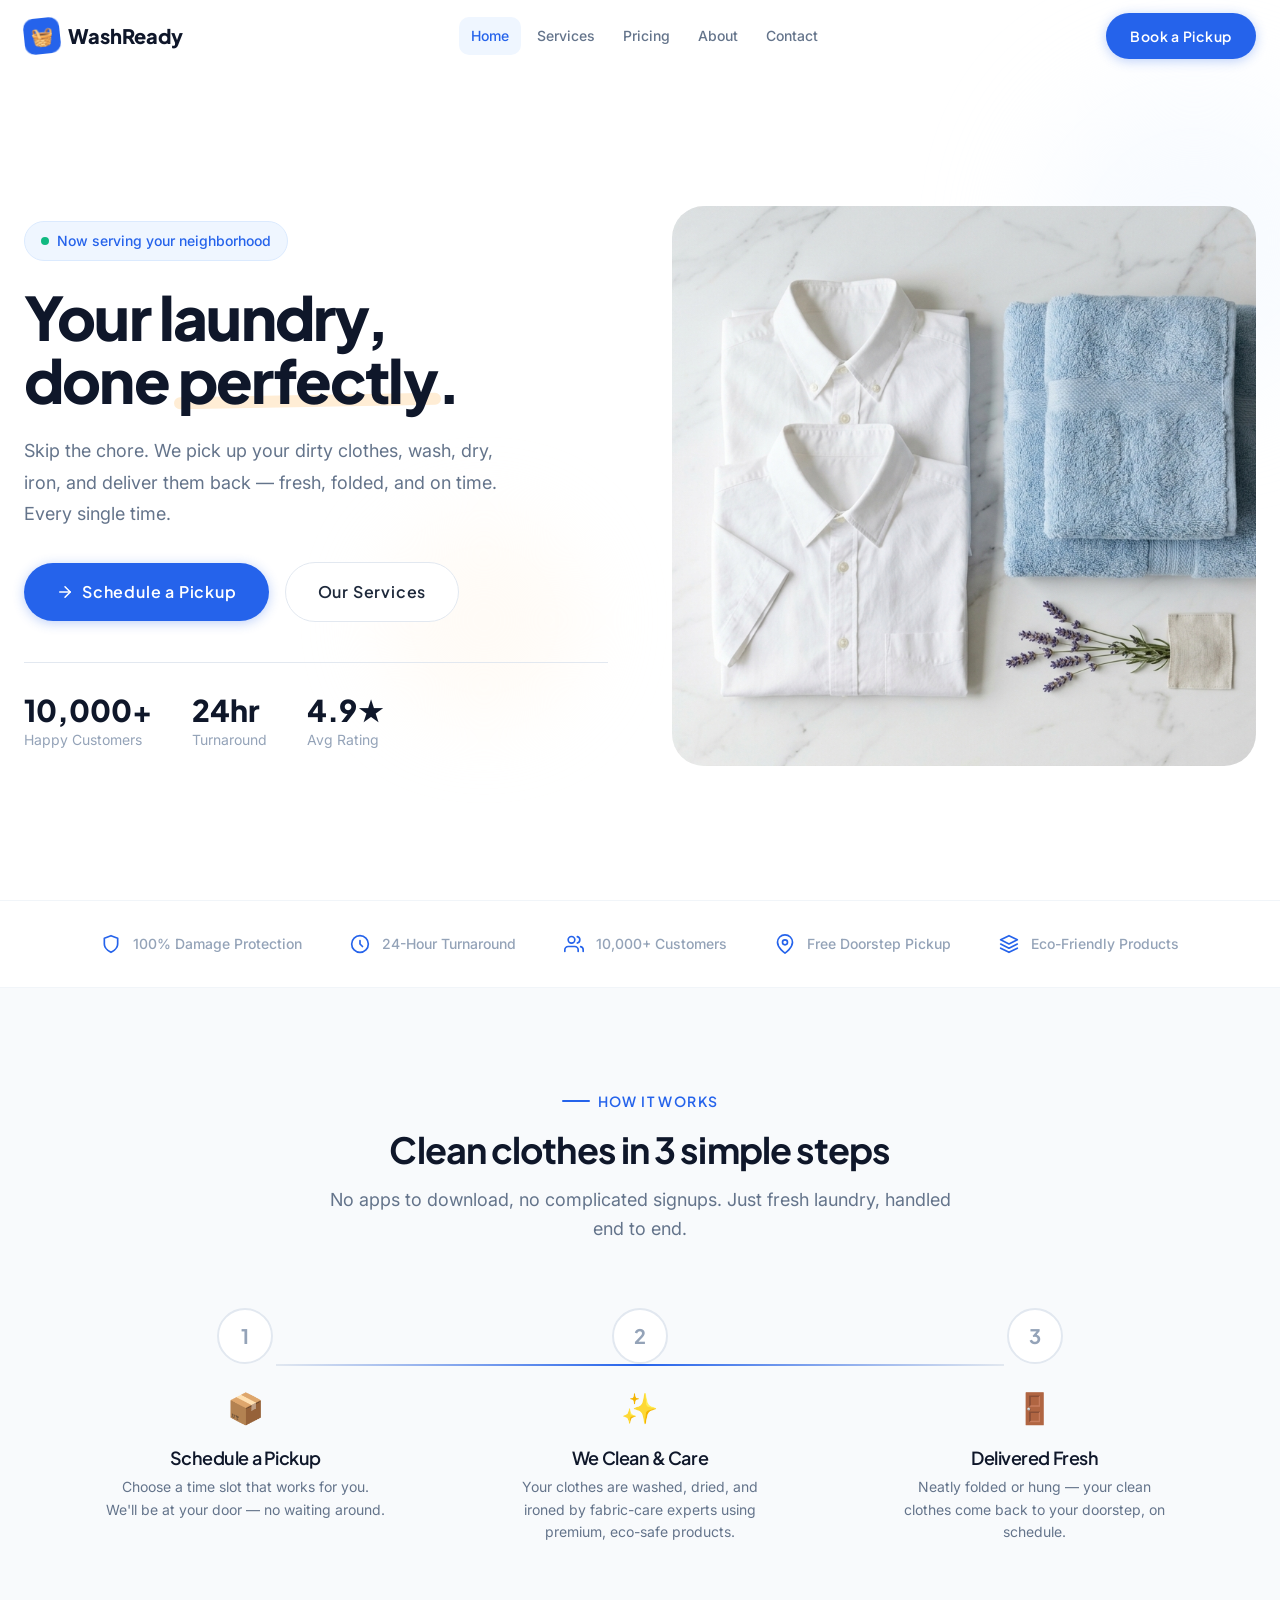
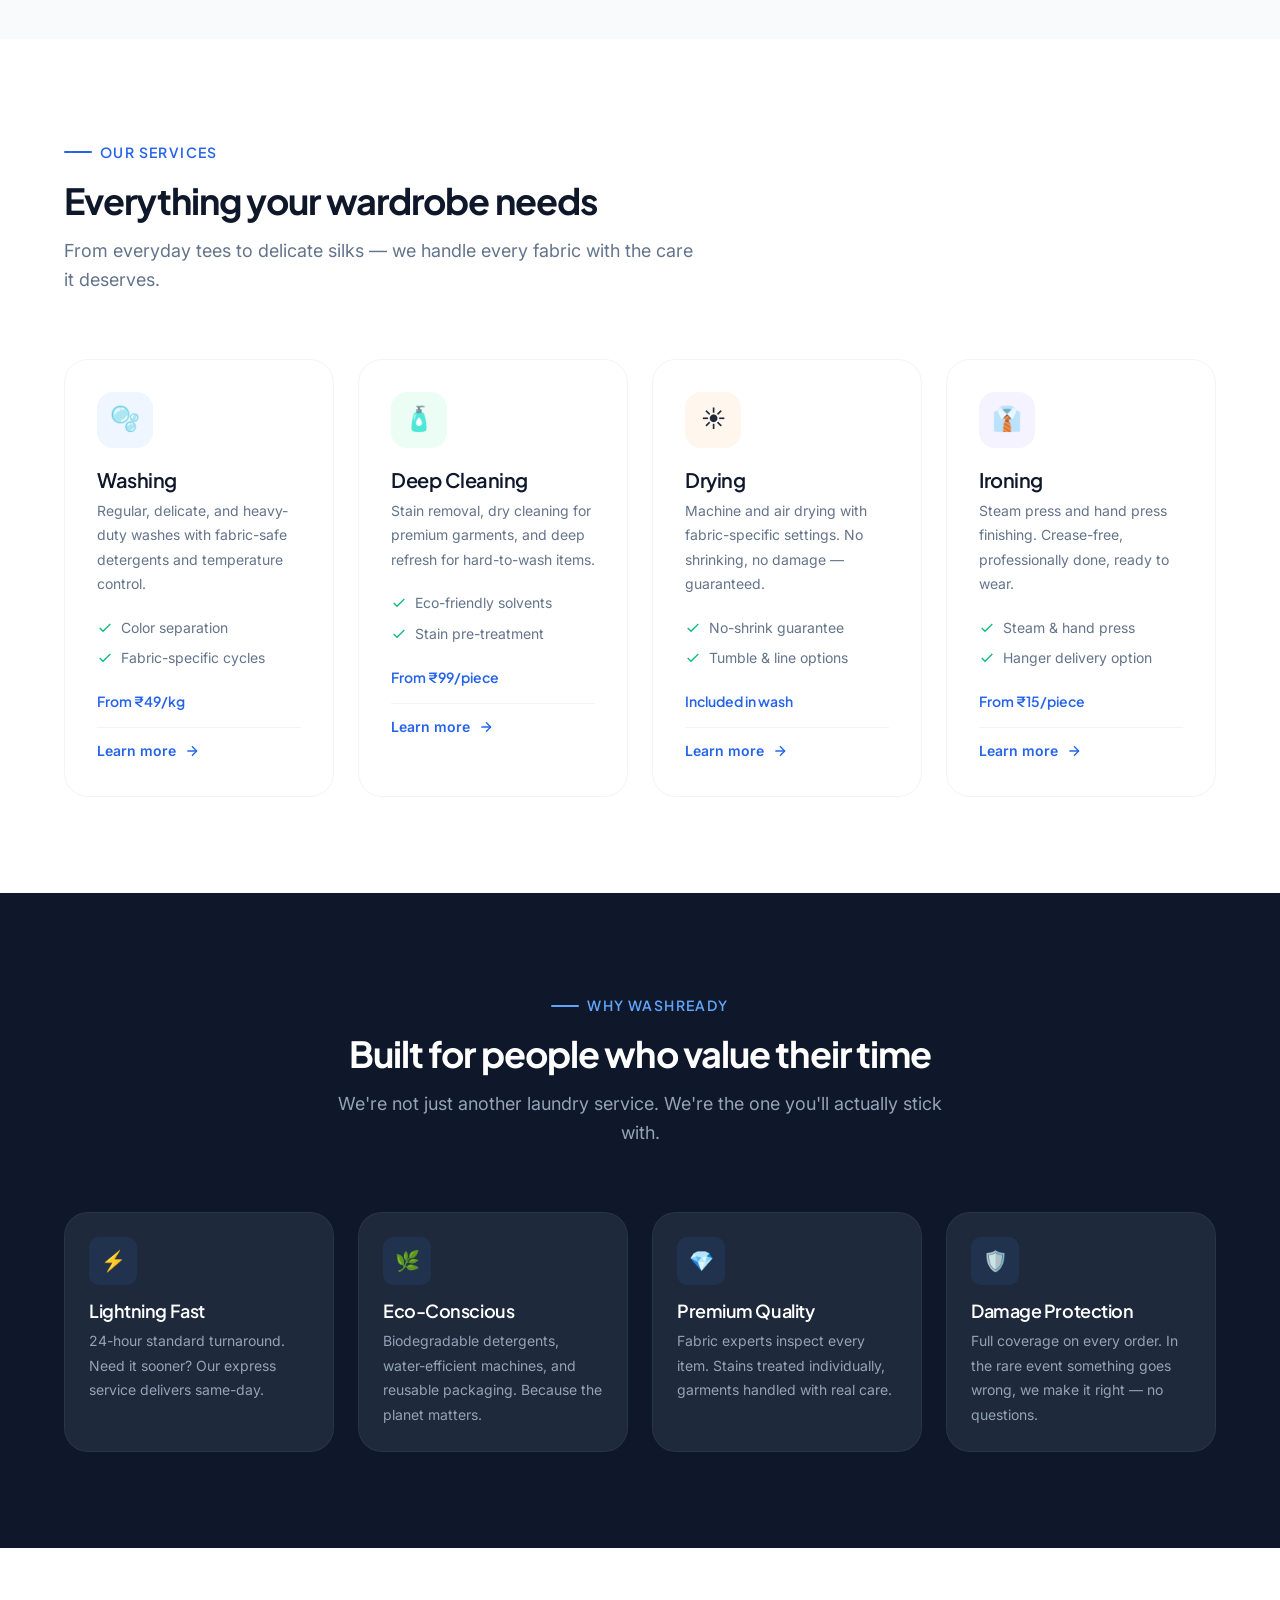
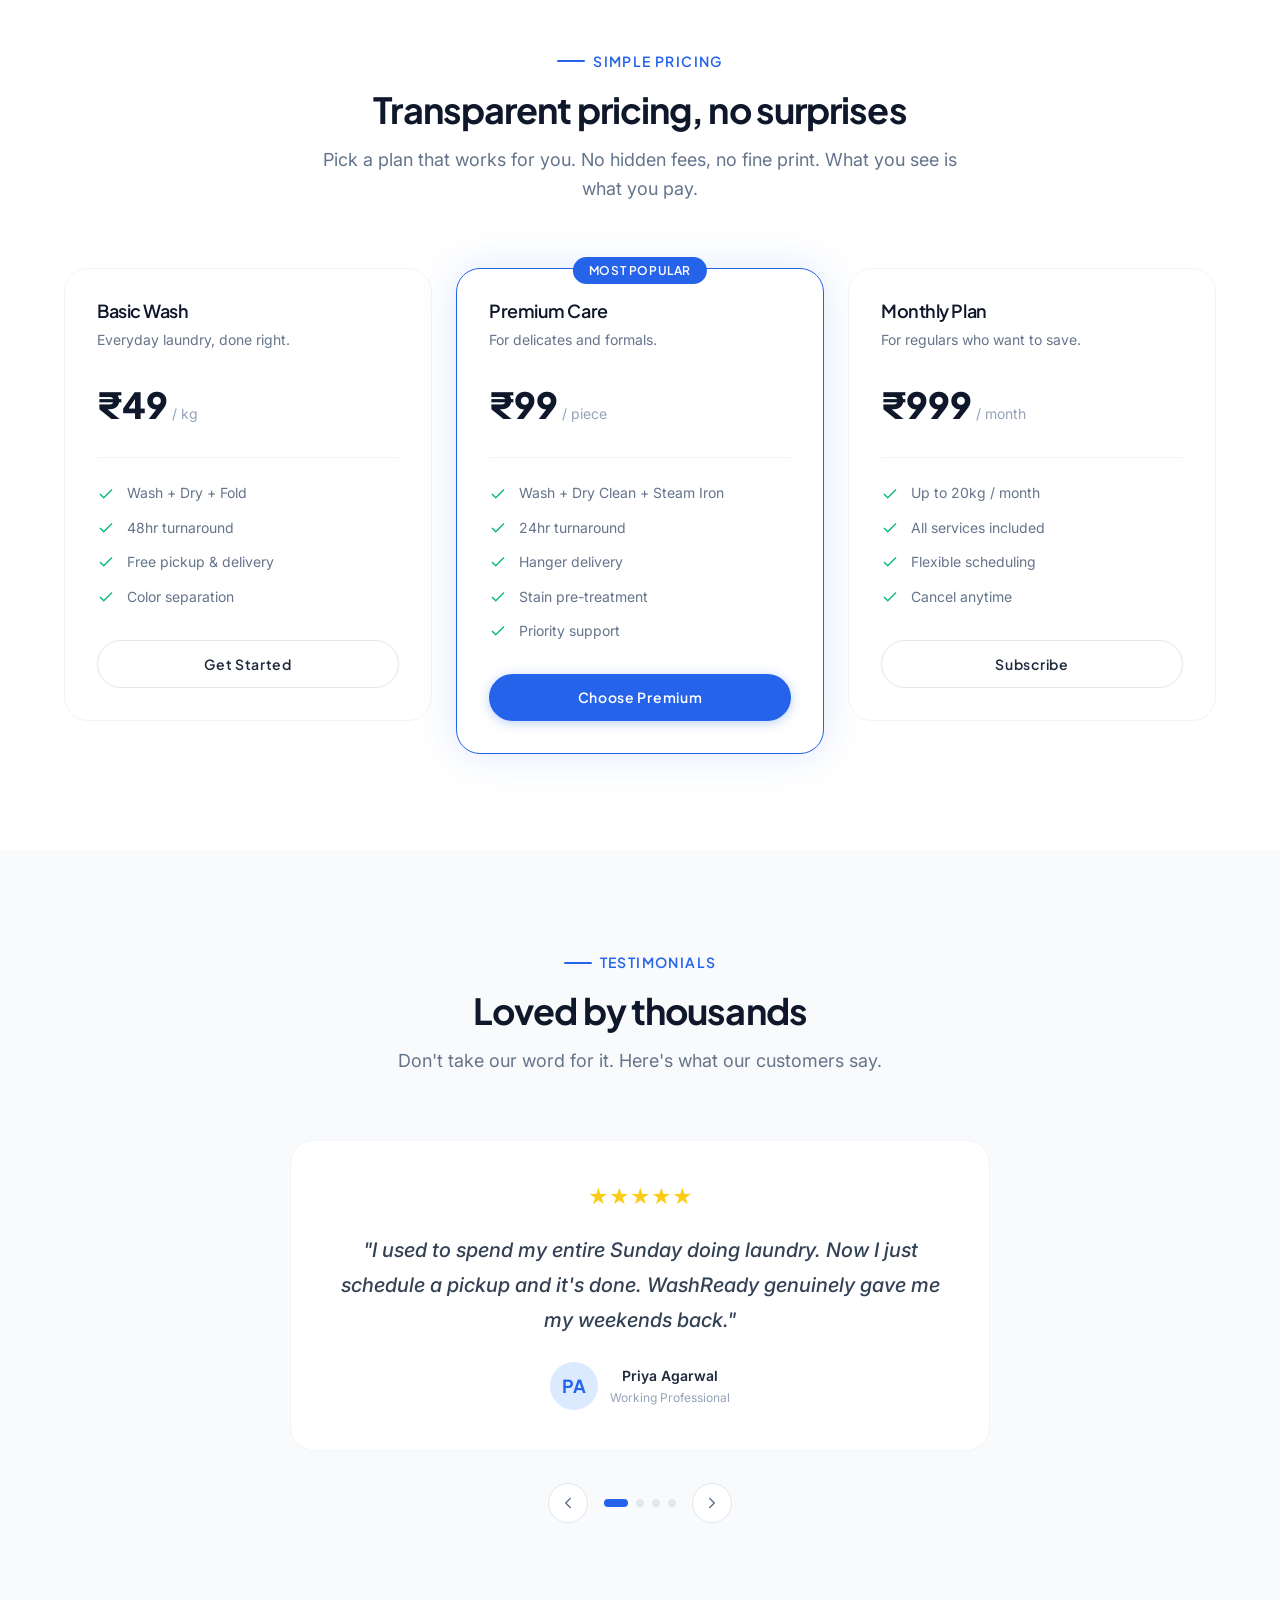
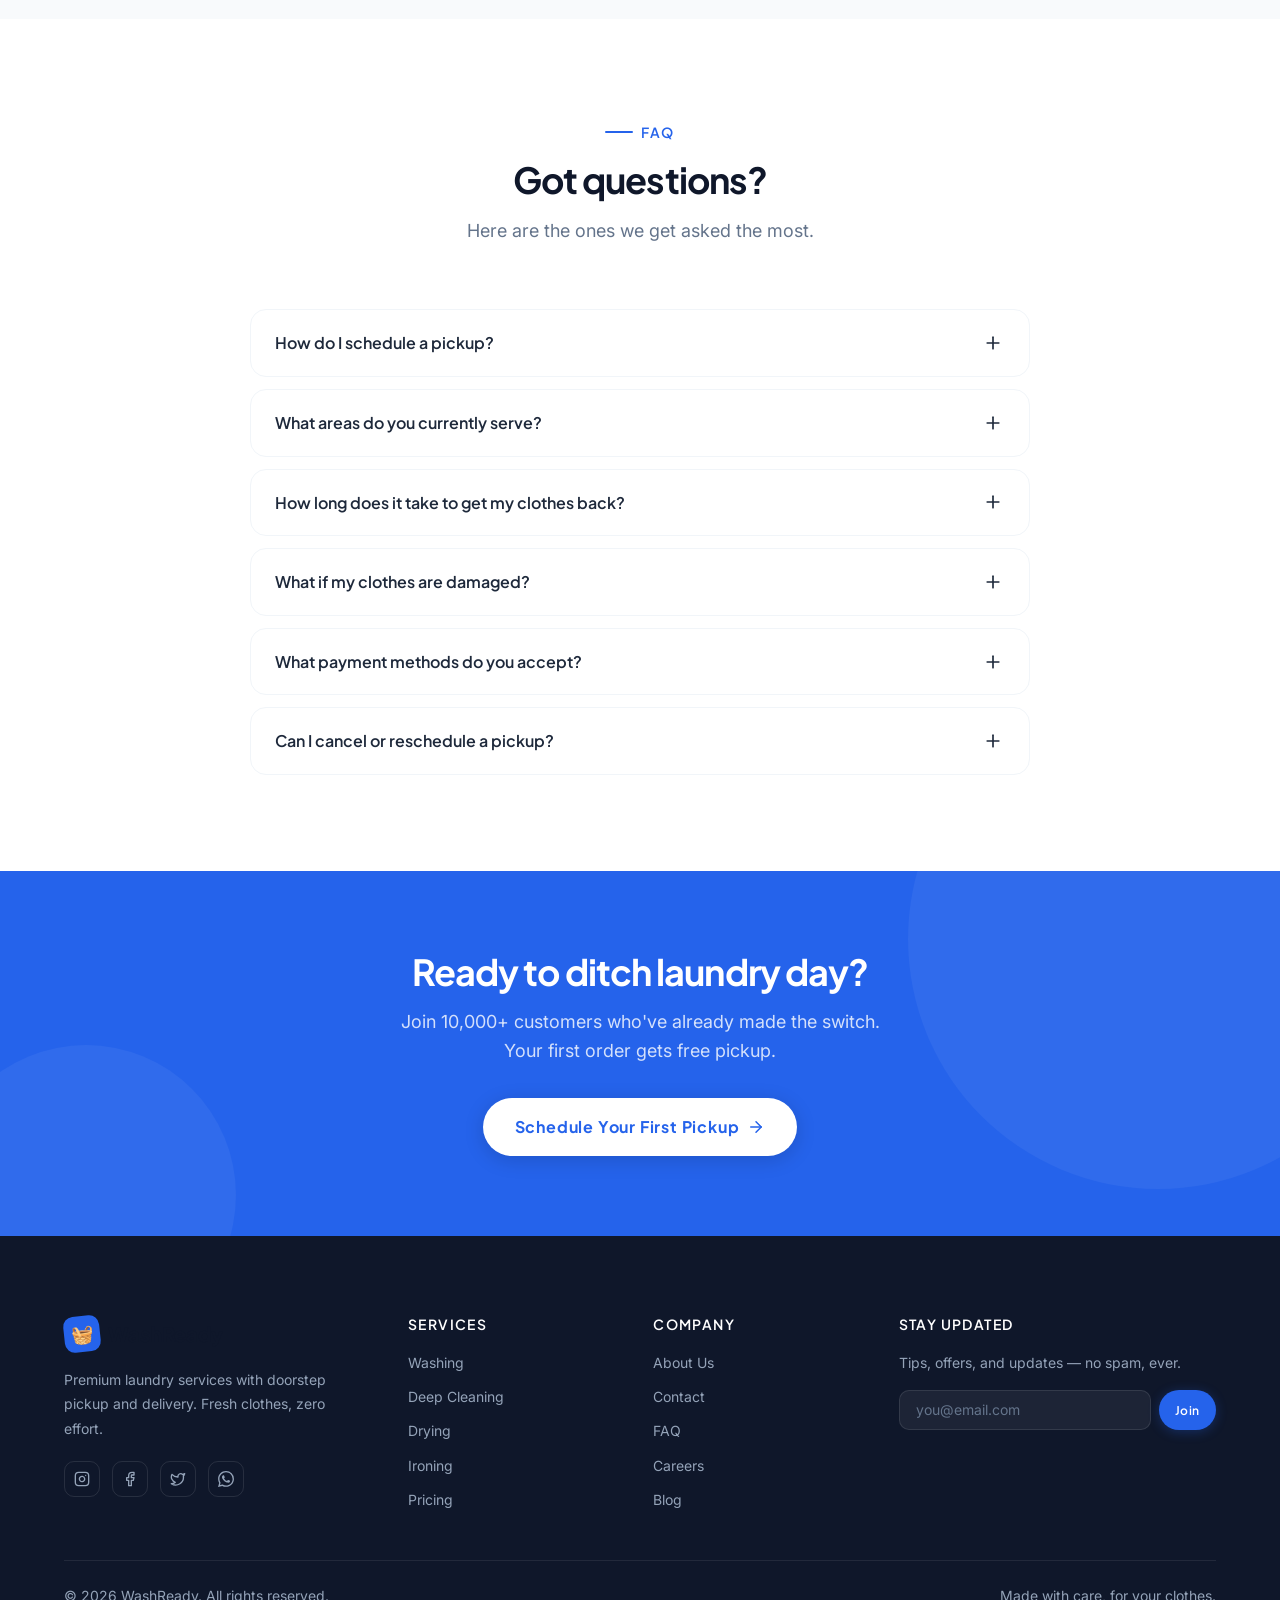
==== commit c9638d9a: "Fixed floating UI" ====
--- a/index.html
+++ b/index.html
@@ -112,30 +112,7 @@
             <img src="assets/images/hero.jpg" alt="Freshly laundered clothes, neatly folded white shirts and blue towels" width="600" height="400" loading="eager">
           </div>
 
-          <!-- Floating cards -->
-          <div class="hero__float-card hero__float-card--top">
-            <div class="hero__float-icon hero__float-icon--green">✓</div>
-            <div>
-              <div class="hero__float-label">Order Delivered</div>
-              <div class="hero__float-sublabel">12 items • Just now</div>
-            </div>
-          </div>
-
-          <div class="hero__float-card hero__float-card--bottom">
-            <div class="hero__float-icon hero__float-icon--blue">🕐</div>
-            <div>
-              <div class="hero__float-label">Pickup Scheduled</div>
-              <div class="hero__float-sublabel">Tomorrow, 10 AM</div>
-            </div>
-          </div>
-
-          <div class="hero__float-card hero__float-card--mid">
-            <div class="hero__float-icon hero__float-icon--orange">⚡</div>
-            <div>
-              <div class="hero__float-label">Express Ready</div>
-              <div class="hero__float-sublabel">Same-day delivery</div>
-            </div>
-          </div>
+
         </div>
       </div>
     </div>
--- a/css/style.css
+++ b/css/style.css
@@ -709,64 +709,7 @@
   object-fit: cover;
 }
 
-/* Decorative floating cards on the hero image */
-.hero__float-card {
-  position: absolute;
-  background: var(--white);
-  border-radius: var(--radius-lg);
-  padding: var(--space-3) var(--space-4);
-  box-shadow: var(--shadow-lg);
-  display: flex;
-  align-items: center;
-  gap: var(--space-3);
-  z-index: 3;
-  animation: float 6s ease-in-out infinite;
-}
-
-.hero__float-card--top {
-  top: 8%;
-  right: -10%;
-  animation-delay: 0s;
-}
-
-.hero__float-card--bottom {
-  bottom: 12%;
-  left: -8%;
-  animation-delay: 2s;
-}
-
-.hero__float-card--mid {
-  top: 55%;
-  right: -5%;
-  animation-delay: 4s;
-}
-
-.hero__float-icon {
-  width: 40px;
-  height: 40px;
-  border-radius: var(--radius-md);
-  display: flex;
-  align-items: center;
-  justify-content: center;
-  flex-shrink: 0;
-  font-size: var(--text-lg);
-}
-
-.hero__float-icon--blue { background: var(--blue-50); color: var(--blue-600); }
-.hero__float-icon--orange { background: var(--orange-50); color: var(--orange-500); }
-.hero__float-icon--green { background: #ecfdf5; color: var(--emerald-500); }
-
-.hero__float-label {
-  font-size: var(--text-sm);
-  font-weight: var(--weight-semibold);
-  color: var(--slate-700);
-  white-space: nowrap;
-}
-
-.hero__float-sublabel {
-  font-size: var(--text-xs);
-  color: var(--color-text-light);
-}
+
 
 /* Decorative shapes */
 .hero__decor {
@@ -2227,9 +2170,7 @@
     margin: 0 auto;
   }
 
-  .hero__float-card--top { right: 0; }
-  .hero__float-card--bottom { left: 0; }
-  .hero__float-card--mid { right: 0; }
+
 
   .services-grid {
     grid-template-columns: repeat(2, 1fr);
@@ -2284,9 +2225,7 @@
     height: 320px;
   }
 
-  .hero__float-card--mid {
-    display: none;
-  }
+
 
   /* Mobile nav */
   .navbar__links,
@@ -2371,10 +2310,7 @@
     width: 100%;
   }
 
-  .hero__float-card--top,
-  .hero__float-card--bottom {
-    display: none;
-  }
+
 
   .calculator__row {
     flex-wrap: wrap;
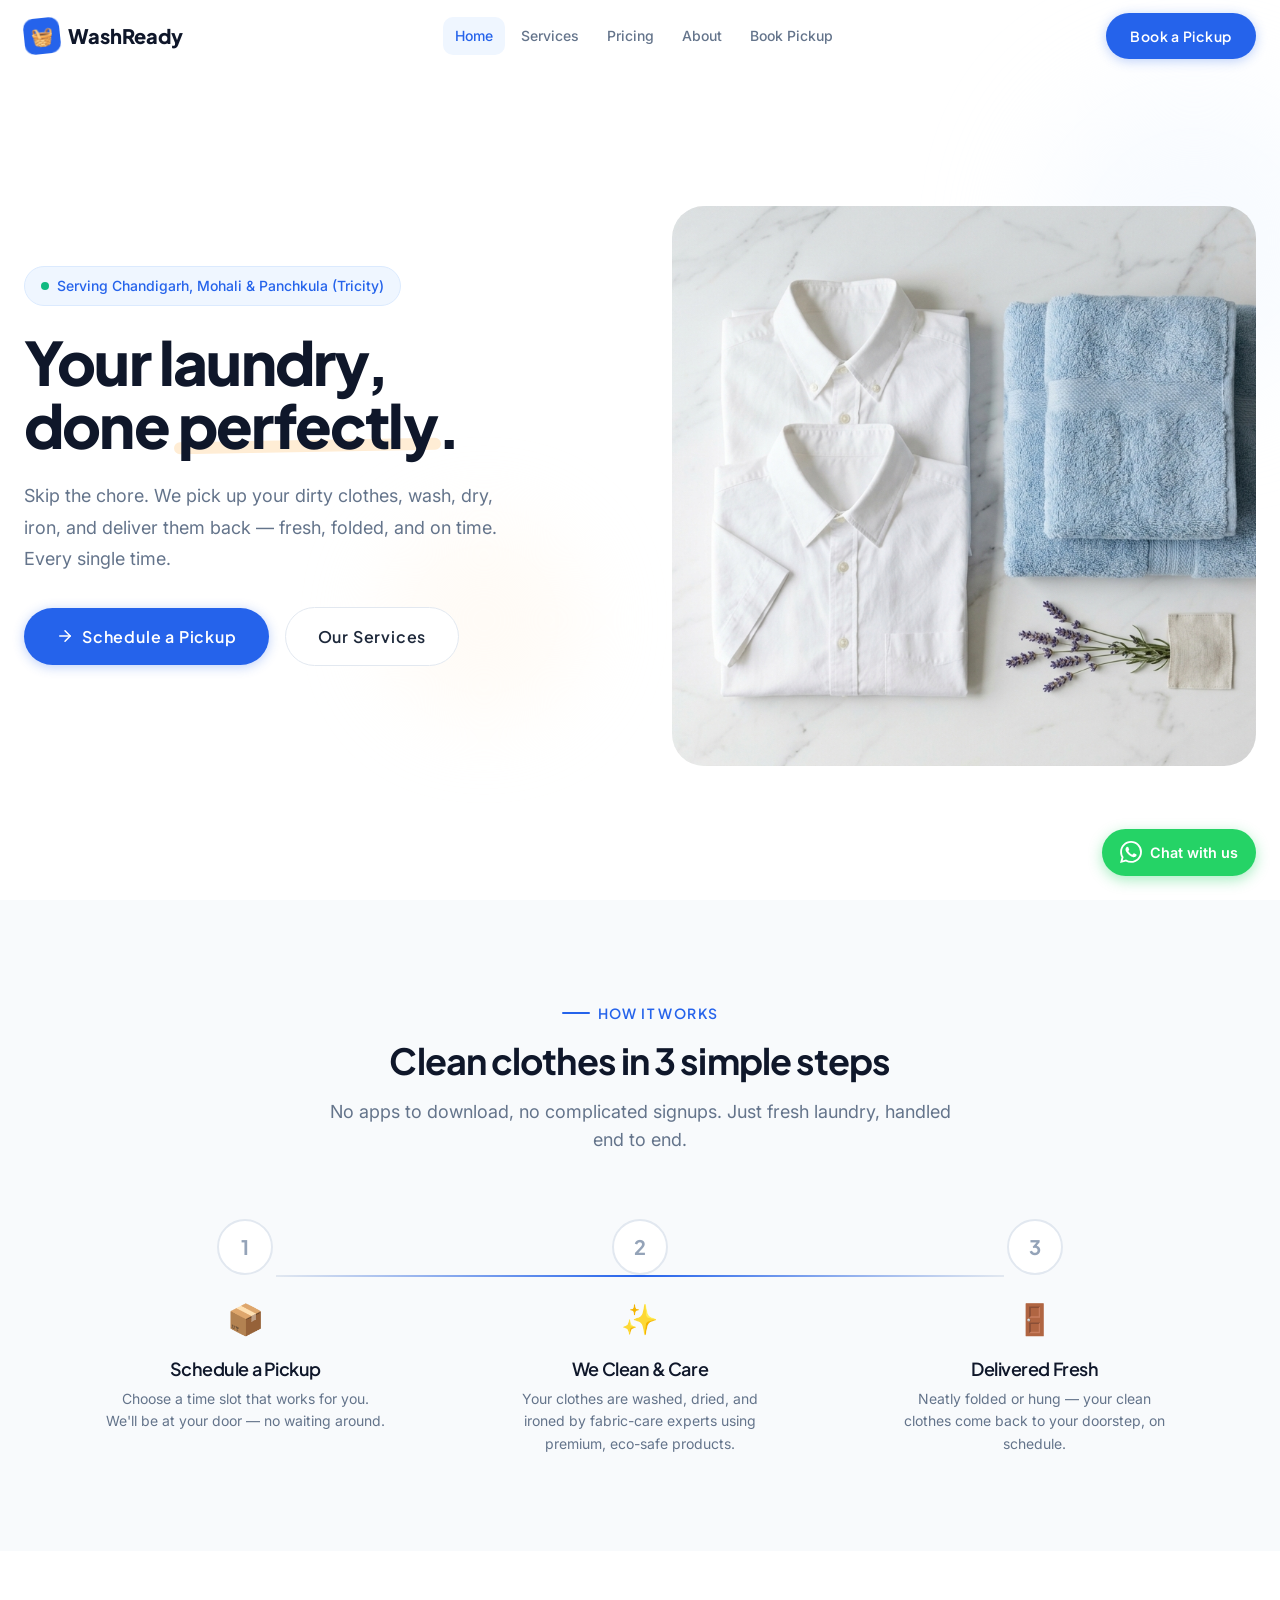
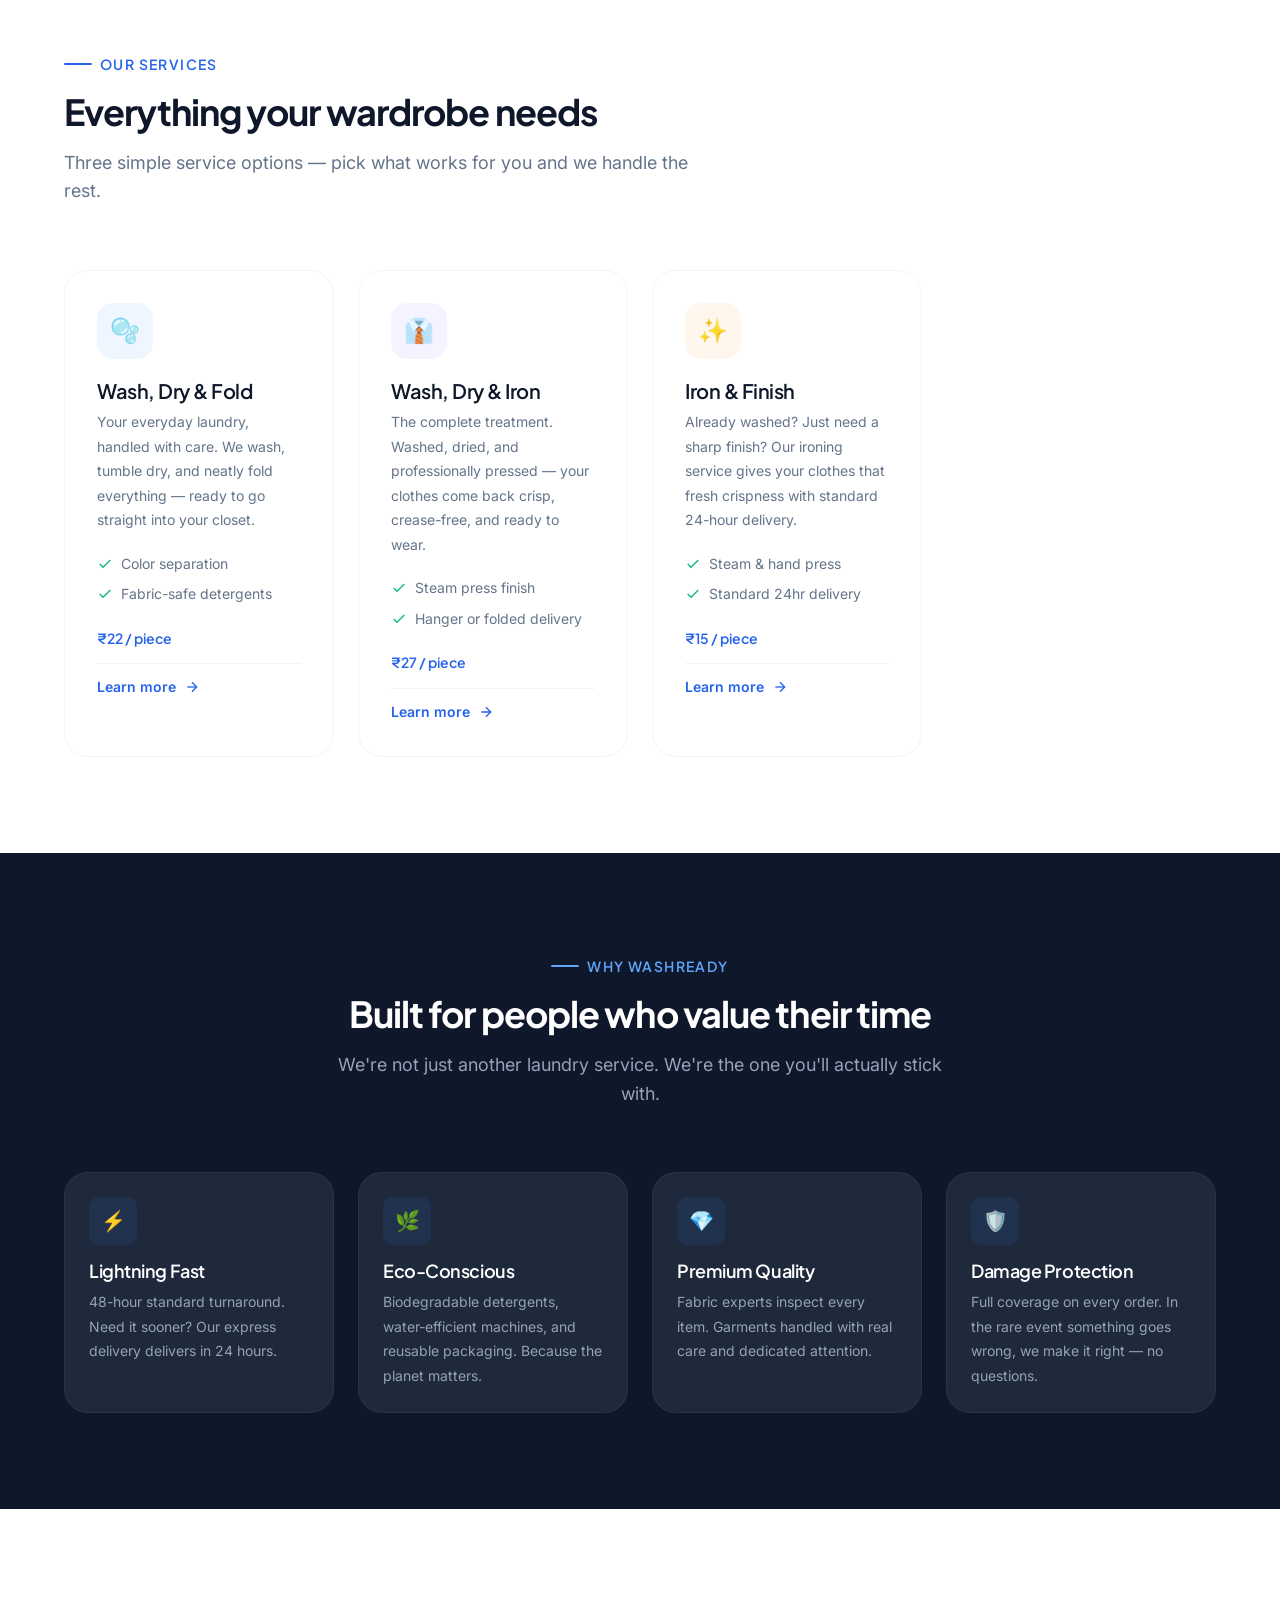
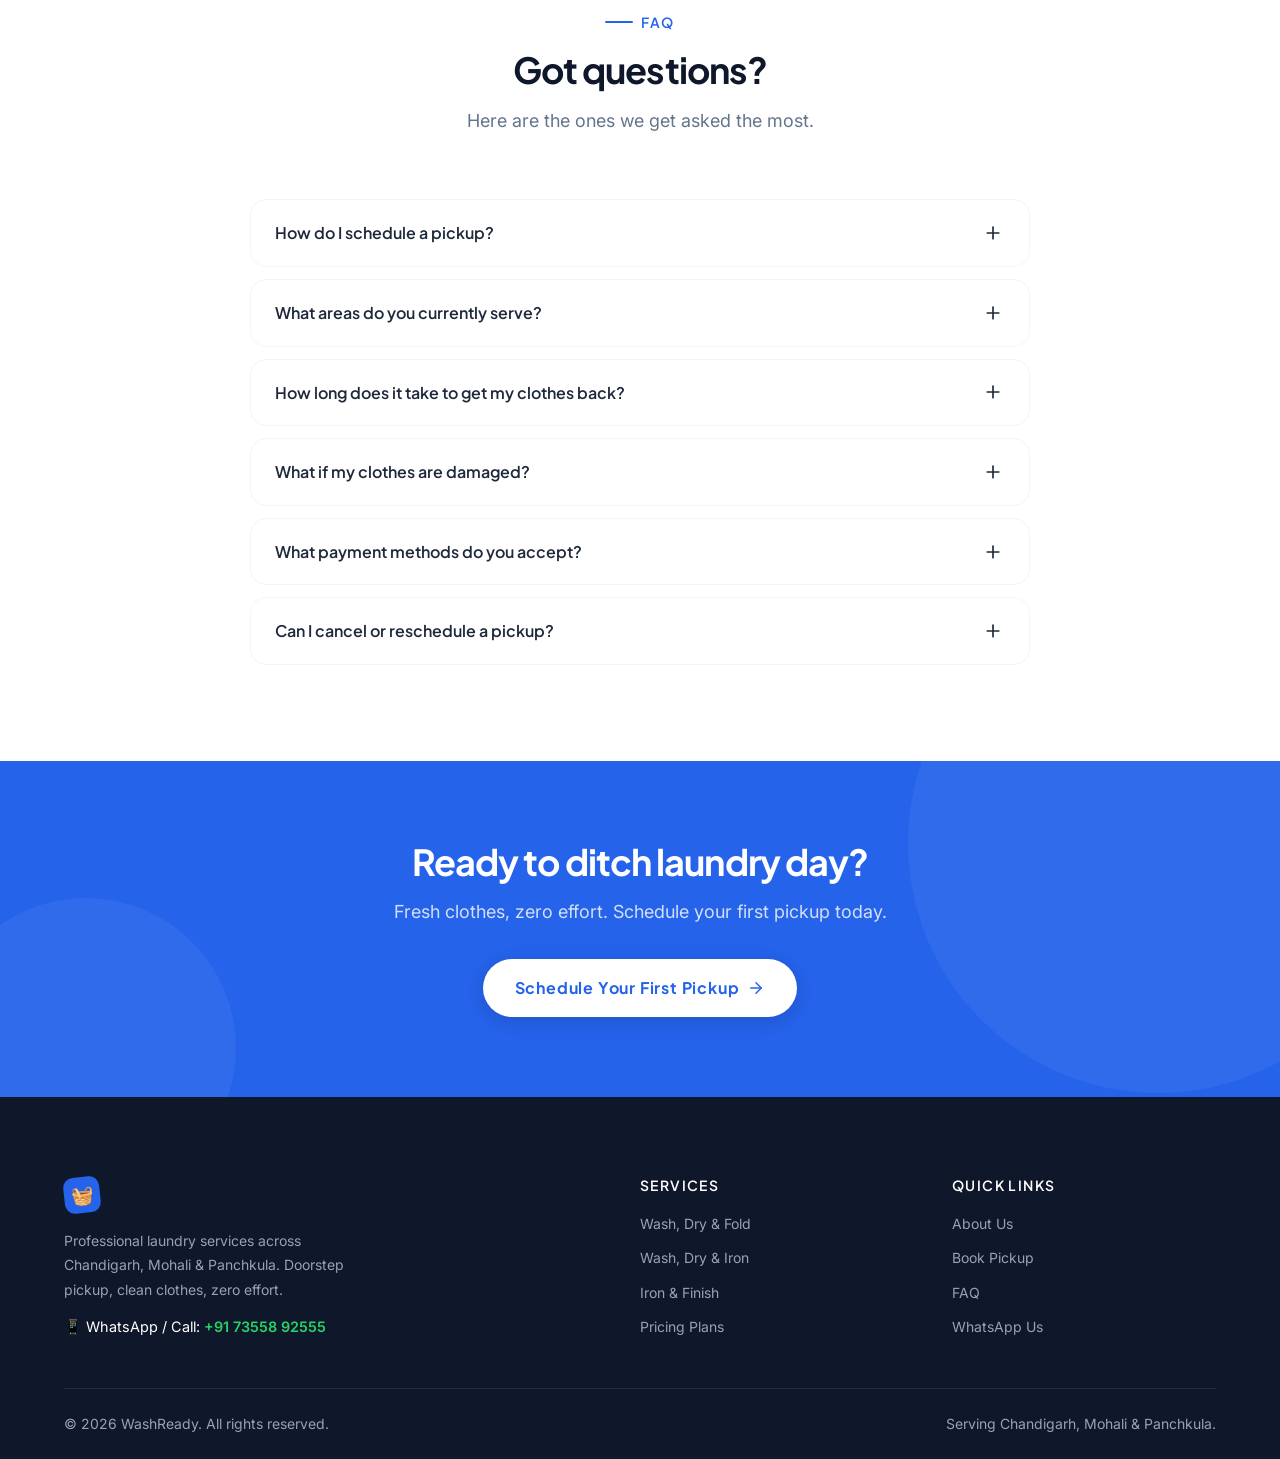
==== commit 74047f06: "made major changes" ====
--- a/index.html
+++ b/index.html
@@ -33,11 +33,11 @@
         <a href="services.html" class="navbar__link">Services</a>
         <a href="pricing.html" class="navbar__link">Pricing</a>
         <a href="about.html" class="navbar__link">About</a>
-        <a href="contact.html" class="navbar__link">Contact</a>
+        <a href="contact.html" class="navbar__link">Book Pickup</a>
       </div>
 
       <div class="navbar__actions">
-        <a href="pricing.html" class="btn btn--primary navbar__cta" style="display: inline-flex;">Book a Pickup</a>
+        <a href="contact.html" class="btn btn--primary navbar__cta" style="display: inline-flex;">Book a Pickup</a>
         <button class="navbar__toggle" id="navToggle" aria-label="Toggle menu">
           <span></span>
           <span></span>
@@ -53,9 +53,9 @@
         <a href="services.html" class="navbar__mobile-link">Services</a>
         <a href="pricing.html" class="navbar__mobile-link">Pricing</a>
         <a href="about.html" class="navbar__mobile-link">About</a>
-        <a href="contact.html" class="navbar__mobile-link">Contact</a>
-      </div>
-      <a href="pricing.html" class="btn btn--primary btn--lg">Book a Pickup</a>
+        <a href="contact.html" class="navbar__mobile-link">Book Pickup</a>
+      </div>
+      <a href="contact.html" class="btn btn--primary btn--lg">Book a Pickup</a>
     </div>
   </nav>
 
@@ -69,7 +69,7 @@
         <div class="hero__content">
           <div class="hero__badge">
             <span class="hero__badge-dot"></span>
-            Now serving your neighborhood
+            Serving Chandigarh, Mohali & Panchkula (Tricity)
           </div>
 
           <h1 class="hero__title">
@@ -82,7 +82,7 @@
           </p>
 
           <div class="hero__actions">
-            <a href="pricing.html" class="btn btn--primary btn--lg">
+            <a href="contact.html" class="btn btn--primary btn--lg">
               <svg viewBox="0 0 24 24" fill="none" stroke="currentColor" stroke-width="2" stroke-linecap="round" stroke-linejoin="round"><path d="M5 12h14"/><path d="m12 5 7 7-7 7"/></svg>
               Schedule a Pickup
             </a>
@@ -90,21 +90,6 @@
               Our Services
             </a>
           </div>
-
-          <div class="hero__stats">
-            <div class="hero__stat">
-              <div class="hero__stat-value" data-count="10000">10,000+</div>
-              <div class="hero__stat-label">Happy Customers</div>
-            </div>
-            <div class="hero__stat">
-              <div class="hero__stat-value">24hr</div>
-              <div class="hero__stat-label">Turnaround</div>
-            </div>
-            <div class="hero__stat">
-              <div class="hero__stat-value">4.9★</div>
-              <div class="hero__stat-label">Avg Rating</div>
-            </div>
-          </div>
         </div>
 
         <div class="hero__visual">
@@ -118,33 +103,6 @@
     </div>
   </section>
 
-  <!-- ====== TRUST BAR ====== -->
-  <div class="trust-bar">
-    <div class="container">
-      <div class="trust-bar__inner">
-        <div class="trust-bar__item">
-          <svg class="trust-bar__icon" viewBox="0 0 24 24" fill="none" stroke="currentColor" stroke-width="2" stroke-linecap="round" stroke-linejoin="round"><path d="M12 22s8-4 8-10V5l-8-3-8 3v7c0 6 8 10 8 10z"/></svg>
-          100% Damage Protection
-        </div>
-        <div class="trust-bar__item">
-          <svg class="trust-bar__icon" viewBox="0 0 24 24" fill="none" stroke="currentColor" stroke-width="2" stroke-linecap="round" stroke-linejoin="round"><path d="M12 8v4l3 3"/><circle cx="12" cy="12" r="10"/></svg>
-          24-Hour Turnaround
-        </div>
-        <div class="trust-bar__item">
-          <svg class="trust-bar__icon" viewBox="0 0 24 24" fill="none" stroke="currentColor" stroke-width="2" stroke-linecap="round" stroke-linejoin="round"><path d="M17 21v-2a4 4 0 0 0-4-4H5a4 4 0 0 0-4 4v2"/><circle cx="9" cy="7" r="4"/><path d="M23 21v-2a4 4 0 0 0-3-3.87"/><path d="M16 3.13a4 4 0 0 1 0 7.75"/></svg>
-          10,000+ Customers
-        </div>
-        <div class="trust-bar__item">
-          <svg class="trust-bar__icon" viewBox="0 0 24 24" fill="none" stroke="currentColor" stroke-width="2" stroke-linecap="round" stroke-linejoin="round"><path d="M21 10c0 7-9 13-9 13s-9-6-9-13a9 9 0 0 1 18 0z"/><circle cx="12" cy="10" r="3"/></svg>
-          Free Doorstep Pickup
-        </div>
-        <div class="trust-bar__item">
-          <svg class="trust-bar__icon" viewBox="0 0 24 24" fill="none" stroke="currentColor" stroke-width="2" stroke-linecap="round" stroke-linejoin="round"><path d="M12 2L2 7l10 5 10-5-10-5z"/><path d="M2 17l10 5 10-5"/><path d="M2 12l10 5 10-5"/></svg>
-          Eco-Friendly Products
-        </div>
-      </div>
-    </div>
-  </div>
 
   <!-- ====== HOW IT WORKS ====== -->
   <section class="section section--alt" id="how-it-works">
@@ -190,14 +148,14 @@
       <div class="section-header reveal">
         <span class="section-label">Our Services</span>
         <h2>Everything your wardrobe needs</h2>
-        <p>From everyday tees to delicate silks — we handle every fabric with the care it deserves.</p>
+        <p>Three simple service options — pick what works for you and we handle the rest.</p>
       </div>
 
       <div class="services-grid">
         <div class="service-card service-card--wash reveal reveal-delay-1">
           <div class="service-card__icon">🫧</div>
-          <h3 class="service-card__title">Washing</h3>
-          <p class="service-card__desc">Regular, delicate, and heavy-duty washes with fabric-safe detergents and temperature control.</p>
+          <h3 class="service-card__title">Wash, Dry & Fold</h3>
+          <p class="service-card__desc">Your everyday laundry, handled with care. We wash, tumble dry, and neatly fold everything — ready to go straight into your closet.</p>
           <div class="service-card__features">
             <span class="service-card__feature">
               <svg viewBox="0 0 24 24" fill="none" stroke="currentColor" stroke-width="2"><polyline points="20 6 9 17 4 12"/></svg>
@@ -205,31 +163,31 @@
             </span>
             <span class="service-card__feature">
               <svg viewBox="0 0 24 24" fill="none" stroke="currentColor" stroke-width="2"><polyline points="20 6 9 17 4 12"/></svg>
-              Fabric-specific cycles
-            </span>
-          </div>
-          <span class="service-card__price">From ₹49/kg</span>
+              Fabric-safe detergents
+            </span>
+          </div>
+          <span class="service-card__price">₹22 / piece</span>
           <a href="services.html" class="service-card__link">
             Learn more
             <svg viewBox="0 0 24 24" fill="none" stroke="currentColor" stroke-width="2"><path d="M5 12h14"/><path d="m12 5 7 7-7 7"/></svg>
           </a>
         </div>
 
-        <div class="service-card service-card--clean reveal reveal-delay-2">
-          <div class="service-card__icon">🧴</div>
-          <h3 class="service-card__title">Deep Cleaning</h3>
-          <p class="service-card__desc">Stain removal, dry cleaning for premium garments, and deep refresh for hard-to-wash items.</p>
+        <div class="service-card service-card--iron reveal reveal-delay-2">
+          <div class="service-card__icon">👔</div>
+          <h3 class="service-card__title">Wash, Dry & Iron</h3>
+          <p class="service-card__desc">The complete treatment. Washed, dried, and professionally pressed — your clothes come back crisp, crease-free, and ready to wear.</p>
           <div class="service-card__features">
             <span class="service-card__feature">
               <svg viewBox="0 0 24 24" fill="none" stroke="currentColor" stroke-width="2"><polyline points="20 6 9 17 4 12"/></svg>
-              Eco-friendly solvents
-            </span>
-            <span class="service-card__feature">
-              <svg viewBox="0 0 24 24" fill="none" stroke="currentColor" stroke-width="2"><polyline points="20 6 9 17 4 12"/></svg>
-              Stain pre-treatment
-            </span>
-          </div>
-          <span class="service-card__price">From ₹99/piece</span>
+              Steam press finish
+            </span>
+            <span class="service-card__feature">
+              <svg viewBox="0 0 24 24" fill="none" stroke="currentColor" stroke-width="2"><polyline points="20 6 9 17 4 12"/></svg>
+              Hanger or folded delivery
+            </span>
+          </div>
+          <span class="service-card__price">₹27 / piece</span>
           <a href="services.html" class="service-card__link">
             Learn more
             <svg viewBox="0 0 24 24" fill="none" stroke="currentColor" stroke-width="2"><path d="M5 12h14"/><path d="m12 5 7 7-7 7"/></svg>
@@ -237,46 +195,25 @@
         </div>
 
         <div class="service-card service-card--dry reveal reveal-delay-3">
-          <div class="service-card__icon">☀️</div>
-          <h3 class="service-card__title">Drying</h3>
-          <p class="service-card__desc">Machine and air drying with fabric-specific settings. No shrinking, no damage — guaranteed.</p>
+          <div class="service-card__icon">✨</div>
+          <h3 class="service-card__title">Iron & Finish</h3>
+          <p class="service-card__desc">Already washed? Just need a sharp finish? Our ironing service gives your clothes that fresh crispness with standard 24-hour delivery.</p>
           <div class="service-card__features">
             <span class="service-card__feature">
               <svg viewBox="0 0 24 24" fill="none" stroke="currentColor" stroke-width="2"><polyline points="20 6 9 17 4 12"/></svg>
-              No-shrink guarantee
-            </span>
-            <span class="service-card__feature">
-              <svg viewBox="0 0 24 24" fill="none" stroke="currentColor" stroke-width="2"><polyline points="20 6 9 17 4 12"/></svg>
-              Tumble & line options
-            </span>
-          </div>
-          <span class="service-card__price">Included in wash</span>
+              Steam & hand press
+            </span>
+            <span class="service-card__feature">
+              <svg viewBox="0 0 24 24" fill="none" stroke="currentColor" stroke-width="2"><polyline points="20 6 9 17 4 12"/></svg>
+              Standard 24hr delivery
+            </span>
+          </div>
+          <span class="service-card__price">₹15 / piece</span>
           <a href="services.html" class="service-card__link">
             Learn more
             <svg viewBox="0 0 24 24" fill="none" stroke="currentColor" stroke-width="2"><path d="M5 12h14"/><path d="m12 5 7 7-7 7"/></svg>
           </a>
         </div>
-
-        <div class="service-card service-card--iron reveal reveal-delay-4">
-          <div class="service-card__icon">👔</div>
-          <h3 class="service-card__title">Ironing</h3>
-          <p class="service-card__desc">Steam press and hand press finishing. Crease-free, professionally done, ready to wear.</p>
-          <div class="service-card__features">
-            <span class="service-card__feature">
-              <svg viewBox="0 0 24 24" fill="none" stroke="currentColor" stroke-width="2"><polyline points="20 6 9 17 4 12"/></svg>
-              Steam & hand press
-            </span>
-            <span class="service-card__feature">
-              <svg viewBox="0 0 24 24" fill="none" stroke="currentColor" stroke-width="2"><polyline points="20 6 9 17 4 12"/></svg>
-              Hanger delivery option
-            </span>
-          </div>
-          <span class="service-card__price">From ₹15/piece</span>
-          <a href="services.html" class="service-card__link">
-            Learn more
-            <svg viewBox="0 0 24 24" fill="none" stroke="currentColor" stroke-width="2"><path d="M5 12h14"/><path d="m12 5 7 7-7 7"/></svg>
-          </a>
-        </div>
       </div>
     </div>
   </section>
@@ -294,7 +231,7 @@
         <div class="why-card reveal reveal-delay-1">
           <div class="why-card__icon">⚡</div>
           <h3 class="why-card__title">Lightning Fast</h3>
-          <p class="why-card__desc">24-hour standard turnaround. Need it sooner? Our express service delivers same-day.</p>
+          <p class="why-card__desc">48-hour standard turnaround. Need it sooner? Our express delivery delivers in 24 hours.</p>
         </div>
         <div class="why-card reveal reveal-delay-2">
           <div class="why-card__icon">🌿</div>
@@ -304,7 +241,7 @@
         <div class="why-card reveal reveal-delay-3">
           <div class="why-card__icon">💎</div>
           <h3 class="why-card__title">Premium Quality</h3>
-          <p class="why-card__desc">Fabric experts inspect every item. Stains treated individually, garments handled with real care.</p>
+          <p class="why-card__desc">Fabric experts inspect every item. Garments handled with real care and dedicated attention.</p>
         </div>
         <div class="why-card reveal reveal-delay-4">
           <div class="why-card__icon">🛡️</div>
@@ -315,200 +252,6 @@
     </div>
   </section>
 
-  <!-- ====== PRICING PREVIEW ====== -->
-  <section class="section" id="pricing-preview">
-    <div class="container">
-      <div class="section-header centered reveal">
-        <span class="section-label">Simple Pricing</span>
-        <h2>Transparent pricing, no surprises</h2>
-        <p>Pick a plan that works for you. No hidden fees, no fine print. What you see is what you pay.</p>
-      </div>
-
-      <div class="pricing-grid">
-        <!-- Basic -->
-        <div class="pricing-card reveal reveal-delay-1">
-          <h3 class="pricing-card__name">Basic Wash</h3>
-          <p class="pricing-card__desc">Everyday laundry, done right.</p>
-          <div class="pricing-card__price">
-            <span class="pricing-card__amount">₹49</span>
-            <span class="pricing-card__unit">/ kg</span>
-          </div>
-          <div class="pricing-card__divider"></div>
-          <div class="pricing-card__features">
-            <div class="pricing-card__feature">
-              <svg viewBox="0 0 24 24" fill="none" stroke="currentColor" stroke-width="2"><polyline points="20 6 9 17 4 12"/></svg>
-              Wash + Dry + Fold
-            </div>
-            <div class="pricing-card__feature">
-              <svg viewBox="0 0 24 24" fill="none" stroke="currentColor" stroke-width="2"><polyline points="20 6 9 17 4 12"/></svg>
-              48hr turnaround
-            </div>
-            <div class="pricing-card__feature">
-              <svg viewBox="0 0 24 24" fill="none" stroke="currentColor" stroke-width="2"><polyline points="20 6 9 17 4 12"/></svg>
-              Free pickup & delivery
-            </div>
-            <div class="pricing-card__feature">
-              <svg viewBox="0 0 24 24" fill="none" stroke="currentColor" stroke-width="2"><polyline points="20 6 9 17 4 12"/></svg>
-              Color separation
-            </div>
-          </div>
-          <a href="pricing.html" class="btn btn--outline" style="width:100%">Get Started</a>
-        </div>
-
-        <!-- Premium — Popular -->
-        <div class="pricing-card pricing-card--popular reveal reveal-delay-2">
-          <span class="pricing-card__badge">Most Popular</span>
-          <h3 class="pricing-card__name">Premium Care</h3>
-          <p class="pricing-card__desc">For delicates and formals.</p>
-          <div class="pricing-card__price">
-            <span class="pricing-card__amount">₹99</span>
-            <span class="pricing-card__unit">/ piece</span>
-          </div>
-          <div class="pricing-card__divider"></div>
-          <div class="pricing-card__features">
-            <div class="pricing-card__feature">
-              <svg viewBox="0 0 24 24" fill="none" stroke="currentColor" stroke-width="2"><polyline points="20 6 9 17 4 12"/></svg>
-              Wash + Dry Clean + Steam Iron
-            </div>
-            <div class="pricing-card__feature">
-              <svg viewBox="0 0 24 24" fill="none" stroke="currentColor" stroke-width="2"><polyline points="20 6 9 17 4 12"/></svg>
-              24hr turnaround
-            </div>
-            <div class="pricing-card__feature">
-              <svg viewBox="0 0 24 24" fill="none" stroke="currentColor" stroke-width="2"><polyline points="20 6 9 17 4 12"/></svg>
-              Hanger delivery
-            </div>
-            <div class="pricing-card__feature">
-              <svg viewBox="0 0 24 24" fill="none" stroke="currentColor" stroke-width="2"><polyline points="20 6 9 17 4 12"/></svg>
-              Stain pre-treatment
-            </div>
-            <div class="pricing-card__feature">
-              <svg viewBox="0 0 24 24" fill="none" stroke="currentColor" stroke-width="2"><polyline points="20 6 9 17 4 12"/></svg>
-              Priority support
-            </div>
-          </div>
-          <a href="pricing.html" class="btn btn--primary" style="width:100%">Choose Premium</a>
-        </div>
-
-        <!-- Subscription -->
-        <div class="pricing-card reveal reveal-delay-3">
-          <h3 class="pricing-card__name">Monthly Plan</h3>
-          <p class="pricing-card__desc">For regulars who want to save.</p>
-          <div class="pricing-card__price">
-            <span class="pricing-card__amount">₹999</span>
-            <span class="pricing-card__unit">/ month</span>
-          </div>
-          <div class="pricing-card__divider"></div>
-          <div class="pricing-card__features">
-            <div class="pricing-card__feature">
-              <svg viewBox="0 0 24 24" fill="none" stroke="currentColor" stroke-width="2"><polyline points="20 6 9 17 4 12"/></svg>
-              Up to 20kg / month
-            </div>
-            <div class="pricing-card__feature">
-              <svg viewBox="0 0 24 24" fill="none" stroke="currentColor" stroke-width="2"><polyline points="20 6 9 17 4 12"/></svg>
-              All services included
-            </div>
-            <div class="pricing-card__feature">
-              <svg viewBox="0 0 24 24" fill="none" stroke="currentColor" stroke-width="2"><polyline points="20 6 9 17 4 12"/></svg>
-              Flexible scheduling
-            </div>
-            <div class="pricing-card__feature">
-              <svg viewBox="0 0 24 24" fill="none" stroke="currentColor" stroke-width="2"><polyline points="20 6 9 17 4 12"/></svg>
-              Cancel anytime
-            </div>
-          </div>
-          <a href="pricing.html" class="btn btn--outline" style="width:100%">Subscribe</a>
-        </div>
-      </div>
-    </div>
-  </section>
-
-  <!-- ====== TESTIMONIALS ====== -->
-  <section class="section section--alt" id="testimonials">
-    <div class="container">
-      <div class="section-header centered reveal">
-        <span class="section-label">Testimonials</span>
-        <h2>Loved by thousands</h2>
-        <p>Don't take our word for it. Here's what our customers say.</p>
-      </div>
-
-      <div class="testimonials__slider reveal">
-        <div class="testimonials__track" id="testimonialsTrack">
-          <div class="testimonial-card">
-            <div class="testimonial-card__inner">
-              <div class="testimonial-card__stars">★★★★★</div>
-              <p class="testimonial-card__quote">"I used to spend my entire Sunday doing laundry. Now I just schedule a pickup and it's done. WashReady genuinely gave me my weekends back."</p>
-              <div class="testimonial-card__author">
-                <div class="testimonial-card__avatar">PA</div>
-                <div>
-                  <div class="testimonial-card__name">Priya Agarwal</div>
-                  <div class="testimonial-card__role">Working Professional</div>
-                </div>
-              </div>
-            </div>
-          </div>
-
-          <div class="testimonial-card">
-            <div class="testimonial-card__inner">
-              <div class="testimonial-card__stars">★★★★★</div>
-              <p class="testimonial-card__quote">"The quality is unreal. My shirts come back better than when I bought them. And the turnaround is consistently fast — never had a delay."</p>
-              <div class="testimonial-card__author">
-                <div class="testimonial-card__avatar">RK</div>
-                <div>
-                  <div class="testimonial-card__name">Rahul Khanna</div>
-                  <div class="testimonial-card__role">Startup Founder</div>
-                </div>
-              </div>
-            </div>
-          </div>
-
-          <div class="testimonial-card">
-            <div class="testimonial-card__inner">
-              <div class="testimonial-card__stars">★★★★★</div>
-              <p class="testimonial-card__quote">"As a mom of two, laundry was my biggest headache. WashReady takes that entire burden off. The monthly plan is an absolute steal."</p>
-              <div class="testimonial-card__author">
-                <div class="testimonial-card__avatar">SM</div>
-                <div>
-                  <div class="testimonial-card__name">Sneha Mehta</div>
-                  <div class="testimonial-card__role">Parent & Blogger</div>
-                </div>
-              </div>
-            </div>
-          </div>
-
-          <div class="testimonial-card">
-            <div class="testimonial-card__inner">
-              <div class="testimonial-card__stars">★★★★★</div>
-              <p class="testimonial-card__quote">"I was skeptical about letting someone else handle my expensive suits. But WashReady's premium care is the real deal. Impeccable every time."</p>
-              <div class="testimonial-card__author">
-                <div class="testimonial-card__avatar">AJ</div>
-                <div>
-                  <div class="testimonial-card__name">Amit Joshi</div>
-                  <div class="testimonial-card__role">Corporate Executive</div>
-                </div>
-              </div>
-            </div>
-          </div>
-        </div>
-
-        <div class="testimonials__nav">
-          <button class="testimonials__arrow" id="testimonialPrev" aria-label="Previous testimonial">
-            <svg viewBox="0 0 24 24" fill="none" stroke="currentColor" stroke-width="2" stroke-linecap="round" stroke-linejoin="round"><path d="m15 18-6-6 6-6"/></svg>
-          </button>
-          <div class="testimonials__dots" id="testimonialDots">
-            <button class="testimonials__dot active" data-index="0" aria-label="Testimonial 1"></button>
-            <button class="testimonials__dot" data-index="1" aria-label="Testimonial 2"></button>
-            <button class="testimonials__dot" data-index="2" aria-label="Testimonial 3"></button>
-            <button class="testimonials__dot" data-index="3" aria-label="Testimonial 4"></button>
-          </div>
-          <button class="testimonials__arrow" id="testimonialNext" aria-label="Next testimonial">
-            <svg viewBox="0 0 24 24" fill="none" stroke="currentColor" stroke-width="2" stroke-linecap="round" stroke-linejoin="round"><path d="m9 18 6-6-6-6"/></svg>
-          </button>
-        </div>
-      </div>
-    </div>
-  </section>
-
   <!-- ====== FAQ ====== -->
   <section class="section" id="faq">
     <div class="container">
@@ -556,7 +299,7 @@
           </button>
           <div class="faq-item__answer">
             <div class="faq-item__answer-inner">
-              Standard turnaround is 24–48 hours depending on the service. Our express option can deliver within the same day for an additional fee. Premium care may take up to 48 hours for delicate items.
+              Standard turnaround is 48 hours for normal delivery. Need your clothes sooner? Choose our express delivery option for fast 24-hour delivery.
             </div>
           </div>
         </div>
@@ -584,7 +327,7 @@
           </button>
           <div class="faq-item__answer">
             <div class="faq-item__answer-inner">
-              We accept UPI, credit/debit cards, net banking, and cash on delivery. Subscription plans are auto-billed monthly via UPI autopay or card.
+              We accept UPI, credit/debit cards, net banking, and cash on delivery. You only pay order by order with zero lock-ins or mandatory subscriptions.
             </div>
           </div>
         </div>
@@ -611,8 +354,8 @@
     <div class="container">
       <div class="cta-section__inner reveal">
         <h2>Ready to ditch laundry day?</h2>
-        <p>Join 10,000+ customers who've already made the switch. Your first order gets free pickup.</p>
-        <a href="pricing.html" class="btn btn--white btn--lg">
+        <p>Fresh clothes, zero effort. Schedule your first pickup today.</p>
+        <a href="contact.html" class="btn btn--white btn--lg">
           Schedule Your First Pickup
           <svg viewBox="0 0 24 24" fill="none" stroke="currentColor" stroke-width="2" stroke-linecap="round" stroke-linejoin="round" width="18" height="18"><path d="M5 12h14"/><path d="m12 5 7 7-7 7"/></svg>
         </a>
@@ -623,69 +366,51 @@
   <!-- ====== FOOTER ====== -->
   <footer class="footer">
     <div class="container">
-      <div class="footer__top">
+      <div class="footer__top" style="grid-template-columns: 2fr 1fr 1fr;">
         <div class="footer__brand">
           <a href="index.html" class="navbar__logo">
             <span class="navbar__logo-icon">🧺</span>
             WashReady
           </a>
-          <p>Premium laundry services with doorstep pickup and delivery. Fresh clothes, zero effort.</p>
-          <div class="footer__socials">
-            <a href="#" class="footer__social-link" aria-label="Instagram">
-              <svg viewBox="0 0 24 24" fill="none" stroke="currentColor" stroke-width="2" stroke-linecap="round" stroke-linejoin="round"><rect x="2" y="2" width="20" height="20" rx="5" ry="5"/><path d="M16 11.37A4 4 0 1 1 12.63 8 4 4 0 0 1 16 11.37z"/><line x1="17.5" y1="6.5" x2="17.51" y2="6.5"/></svg>
-            </a>
-            <a href="#" class="footer__social-link" aria-label="Facebook">
-              <svg viewBox="0 0 24 24" fill="none" stroke="currentColor" stroke-width="2" stroke-linecap="round" stroke-linejoin="round"><path d="M18 2h-3a5 5 0 0 0-5 5v3H7v4h3v8h4v-8h3l1-4h-4V7a1 1 0 0 1 1-1h3z"/></svg>
-            </a>
-            <a href="#" class="footer__social-link" aria-label="Twitter">
-              <svg viewBox="0 0 24 24" fill="none" stroke="currentColor" stroke-width="2" stroke-linecap="round" stroke-linejoin="round"><path d="M22 4s-.7 2.1-2 3.4c1.6 10-9.4 17.3-18 11.6 2.2.1 4.4-.6 6-2C3 15.5.5 9.6 3 5c2.2 2.6 5.6 4.1 9 4-.9-4.2 4-6.6 7-3.8 1.1 0 3-1.2 3-1.2z"/></svg>
-            </a>
-            <a href="#" class="footer__social-link" aria-label="WhatsApp">
-              <svg viewBox="0 0 24 24" fill="currentColor"><path d="M17.472 14.382c-.297-.149-1.758-.867-2.03-.967-.273-.099-.471-.148-.67.15-.197.297-.767.966-.94 1.164-.173.199-.347.223-.644.075-.297-.15-1.255-.463-2.39-1.475-.883-.788-1.48-1.761-1.653-2.059-.173-.297-.018-.458.13-.606.134-.133.298-.347.446-.52.149-.174.198-.298.298-.497.099-.198.05-.371-.025-.52-.075-.149-.669-1.612-.916-2.207-.242-.579-.487-.5-.669-.51-.173-.008-.371-.01-.57-.01-.198 0-.52.074-.792.372-.272.297-1.04 1.016-1.04 2.479 0 1.462 1.065 2.875 1.213 3.074.149.198 2.096 3.2 5.077 4.487.709.306 1.262.489 1.694.625.712.227 1.36.195 1.871.118.571-.085 1.758-.719 2.006-1.413.248-.694.248-1.289.173-1.413-.074-.124-.272-.198-.57-.347m-5.421 7.403h-.004a9.87 9.87 0 01-5.031-1.378l-.361-.214-3.741.982.998-3.648-.235-.374a9.86 9.86 0 01-1.51-5.26c.001-5.45 4.436-9.884 9.888-9.884 2.64 0 5.122 1.03 6.988 2.898a9.825 9.825 0 012.893 6.994c-.003 5.45-4.437 9.884-9.885 9.884m8.413-18.297A11.815 11.815 0 0012.05 0C5.495 0 .16 5.335.157 11.892c0 2.096.547 4.142 1.588 5.945L.057 24l6.305-1.654a11.882 11.882 0 005.683 1.448h.005c6.554 0 11.89-5.335 11.893-11.893a11.821 11.821 0 00-3.48-8.413z"/></svg>
-            </a>
-          </div>
+          <p>Professional laundry services across Chandigarh, Mohali & Panchkula. Doorstep pickup, clean clothes, zero effort.</p>
+          <p style="margin-top: 0.75rem; font-size: 0.9rem; color: #fff;">
+            📱 WhatsApp / Call: <a href="https://wa.me/917355892555" style="color: #25D366; font-weight: 600;">+91 73558 92555</a>
+          </p>
         </div>
 
         <div>
           <h4 class="footer__col-title">Services</h4>
           <div class="footer__links">
-            <a href="services.html" class="footer__link">Washing</a>
-            <a href="services.html" class="footer__link">Deep Cleaning</a>
-            <a href="services.html" class="footer__link">Drying</a>
-            <a href="services.html" class="footer__link">Ironing</a>
-            <a href="pricing.html" class="footer__link">Pricing</a>
+            <a href="services.html" class="footer__link">Wash, Dry & Fold</a>
+            <a href="services.html" class="footer__link">Wash, Dry & Iron</a>
+            <a href="services.html" class="footer__link">Iron & Finish</a>
+            <a href="pricing.html" class="footer__link">Pricing Plans</a>
           </div>
         </div>
 
         <div>
-          <h4 class="footer__col-title">Company</h4>
+          <h4 class="footer__col-title">Quick Links</h4>
           <div class="footer__links">
             <a href="about.html" class="footer__link">About Us</a>
-            <a href="contact.html" class="footer__link">Contact</a>
+            <a href="contact.html" class="footer__link">Book Pickup</a>
             <a href="#faq" class="footer__link">FAQ</a>
-            <a href="#" class="footer__link">Careers</a>
-            <a href="#" class="footer__link">Blog</a>
-          </div>
-        </div>
-
-        <div>
-          <h4 class="footer__col-title">Stay Updated</h4>
-          <p style="font-size: 0.875rem; color: var(--color-text-on-dark-secondary); margin-bottom: 1rem; line-height: 1.6;">Tips, offers, and updates — no spam, ever.</p>
-          <div class="footer__newsletter">
-            <form class="footer__newsletter-form" onsubmit="event.preventDefault(); this.reset(); alert('Thanks for subscribing!');">
-              <input type="email" class="footer__newsletter-input" placeholder="you@email.com" required aria-label="Email address">
-              <button type="submit" class="btn btn--primary btn--sm">Join</button>
-            </form>
+            <a href="https://wa.me/917355892555" target="_blank" rel="noopener" class="footer__link">WhatsApp Us</a>
           </div>
         </div>
       </div>
 
       <div class="footer__bottom">
         <span>© 2026 WashReady. All rights reserved.</span>
-        <span>Made with care, for your clothes.</span>
+        <span>Serving Chandigarh, Mohali & Panchkula.</span>
       </div>
     </div>
   </footer>
+
+  <!-- WhatsApp Floating Button -->
+  <a href="https://wa.me/917355892555?text=Hi%20WashReady!%20I%20have%20a%20question%20about%20your%20laundry%20service." class="whatsapp-float" target="_blank" rel="noopener" aria-label="Chat on WhatsApp">
+    <svg viewBox="0 0 24 24"><path d="M17.472 14.382c-.297-.149-1.758-.867-2.03-.967-.273-.099-.471-.148-.67.15-.197.297-.767.966-.94 1.164-.173.199-.347.223-.644.075-.297-.15-1.255-.463-2.39-1.475-.883-.788-1.48-1.761-1.653-2.059-.173-.297-.018-.458.13-.606.134-.133.298-.347.446-.52.149-.174.198-.298.298-.497.099-.198.05-.371-.025-.52-.075-.149-.669-1.612-.916-2.207-.242-.579-.487-.5-.669-.51-.173-.008-.371-.01-.57-.01-.198 0-.52.074-.792.372-.272.297-1.04 1.016-1.04 2.479 0 1.462 1.065 2.875 1.213 3.074.149.198 2.096 3.2 5.077 4.487.709.306 1.262.489 1.694.625.712.227 1.36.195 1.871.118.571-.085 1.758-.719 2.006-1.413.248-.694.248-1.289.173-1.413-.074-.124-.272-.198-.57-.347m-5.421 7.403h-.004a9.87 9.87 0 01-5.031-1.378l-.361-.214-3.741.982.998-3.648-.235-.374a9.86 9.86 0 01-1.51-5.26c.001-5.45 4.436-9.884 9.888-9.884 2.64 0 5.122 1.03 6.988 2.898a9.825 9.825 0 012.893 6.994c-.003 5.45-4.437 9.884-9.885 9.884m8.413-18.297A11.815 11.815 0 0012.05 0C5.495 0 .16 5.335.157 11.892c0 2.096.547 4.142 1.588 5.945L.057 24l6.305-1.654a11.882 11.882 0 005.683 1.448h.005c6.554 0 11.89-5.335 11.893-11.893a11.821 11.821 0 00-3.48-8.413z"/></svg>
+    <span>Chat with us</span>
+  </a>
 
   <!-- Back to Top -->
   <button class="back-to-top" id="backToTop" aria-label="Back to top">
--- a/css/style.css
+++ b/css/style.css
@@ -2196,10 +2196,20 @@
   .service-detail,
   .contact-grid {
     grid-template-columns: 1fr;
+    gap: var(--space-8);
   }
 
   .service-detail:nth-child(even) {
     direction: ltr;
+  }
+
+  .service-detail__visual {
+    max-height: 280px;
+  }
+
+  .service-detail__meta {
+    flex-wrap: wrap;
+    gap: var(--space-4);
   }
 
   .values-grid {
@@ -2212,20 +2222,31 @@
     --nav-height: 64px;
   }
 
+  .container {
+    padding: 0 var(--space-4);
+  }
+
   .section {
-    padding: var(--space-16) 0;
-  }
-
-  h1 { font-size: var(--text-3xl); }
-  h2 { font-size: var(--text-2xl); }
-
-  .hero__title { font-size: var(--text-4xl); }
+    padding: var(--space-12) 0;
+  }
+
+  h1 { font-size: var(--text-3xl); line-height: 1.2; }
+  h2 { font-size: var(--text-2xl); line-height: 1.3; }
+
+  .hero {
+    padding: calc(var(--nav-height) + var(--space-6)) 0 var(--space-10);
+  }
+
+  .hero__title { 
+    font-size: clamp(2rem, 6vw, 2.5rem);
+    letter-spacing: -0.02em; 
+  }
 
   .hero__visual {
-    height: 320px;
-  }
-
-
+    height: 260px;
+    width: 100%;
+    max-width: 420px;
+  }
 
   /* Mobile nav */
   .navbar__links,
@@ -2245,7 +2266,7 @@
 
   .steps {
     grid-template-columns: 1fr;
-    gap: var(--space-6);
+    gap: var(--space-5);
   }
 
   .steps::before {
@@ -2268,6 +2289,33 @@
     margin: 0;
   }
 
+  /* Calculator on tablets & mobile */
+  .calculator {
+    padding: var(--space-5);
+  }
+
+  .calculator__row {
+    flex-wrap: wrap;
+    gap: var(--space-3);
+    padding: var(--space-4);
+  }
+
+  .calculator__qty {
+    margin-left: auto;
+  }
+
+  /* Booking form mobile improvements */
+  .form-group {
+    margin-bottom: var(--space-4);
+  }
+
+  .form-input,
+  .form-textarea,
+  select.form-input {
+    font-size: 16px; /* Prevents auto-zoom on iOS Safari */
+    padding: 0.75rem 1rem;
+  }
+
   .footer__top {
     grid-template-columns: 1fr;
     gap: var(--space-8);
@@ -2279,10 +2327,6 @@
     text-align: center;
   }
 
-  .trust-bar__inner {
-    gap: var(--space-6);
-  }
-
   .values-grid {
     grid-template-columns: 1fr;
   }
@@ -2290,35 +2334,109 @@
   .pricing-toggle {
     flex-wrap: wrap;
   }
-
-  .hero__stats {
-    flex-direction: column;
-    gap: var(--space-4);
-    align-items: center;
-  }
 }
 
 @media (max-width: 480px) {
-  .hero__title { font-size: var(--text-3xl); }
+  .hero__title { 
+    font-size: 1.85rem; 
+  }
+
+  .hero__subtitle {
+    font-size: var(--text-base);
+  }
 
   .hero__actions {
     flex-direction: column;
     width: 100%;
+    gap: var(--space-3);
   }
 
   .hero__actions .btn {
     width: 100%;
-  }
-
-
+    justify-content: center;
+  }
 
   .calculator__row {
-    flex-wrap: wrap;
-    gap: var(--space-2);
-  }
-}
-
-/* ===== 25. PRINT ===== */
+    flex-direction: column;
+    align-items: flex-start;
+    gap: var(--space-3);
+  }
+
+  .calculator__qty {
+    margin-left: 0;
+    width: 100%;
+    justify-content: space-between;
+  }
+
+  .calculator__qty-btn {
+    width: 40px;
+    height: 40px;
+  }
+
+  .pricing-card {
+    padding: var(--space-6);
+  }
+
+  .service-detail__meta {
+    flex-direction: column;
+    align-items: flex-start;
+    gap: var(--space-3);
+  }
+
+  .cta-section__inner {
+    padding: var(--space-8) var(--space-4);
+  }
+
+  .cta-section__inner .btn {
+    width: 100%;
+  }
+}
+
+/* ===== 25. WHATSAPP FLOATING BUTTON ===== */
+.whatsapp-float {
+  position: fixed;
+  bottom: 24px;
+  right: 24px;
+  background: #25D366;
+  color: #fff;
+  border-radius: var(--radius-full);
+  display: flex;
+  align-items: center;
+  gap: 8px;
+  padding: 12px 18px;
+  box-shadow: 0 4px 14px rgba(37, 211, 102, 0.4);
+  z-index: 999;
+  font-weight: 600;
+  font-size: 0.9rem;
+  transition: all 0.25s ease;
+  text-decoration: none;
+}
+
+.whatsapp-float:hover {
+  background: #20ba5a;
+  transform: translateY(-2px);
+  box-shadow: 0 6px 18px rgba(37, 211, 102, 0.5);
+  color: #fff;
+}
+
+.whatsapp-float svg {
+  width: 22px;
+  height: 22px;
+  fill: currentColor;
+}
+
+@media (max-width: 480px) {
+  .whatsapp-float span {
+    display: none;
+  }
+  .whatsapp-float {
+    padding: 12px;
+    bottom: 20px;
+    right: 20px;
+  }
+}
+
+/* ===== 26. PRINT ===== */
 @media print {
   .navbar, .back-to-top, .cta-section { display: none; }
   .section { padding: 2rem 0; }
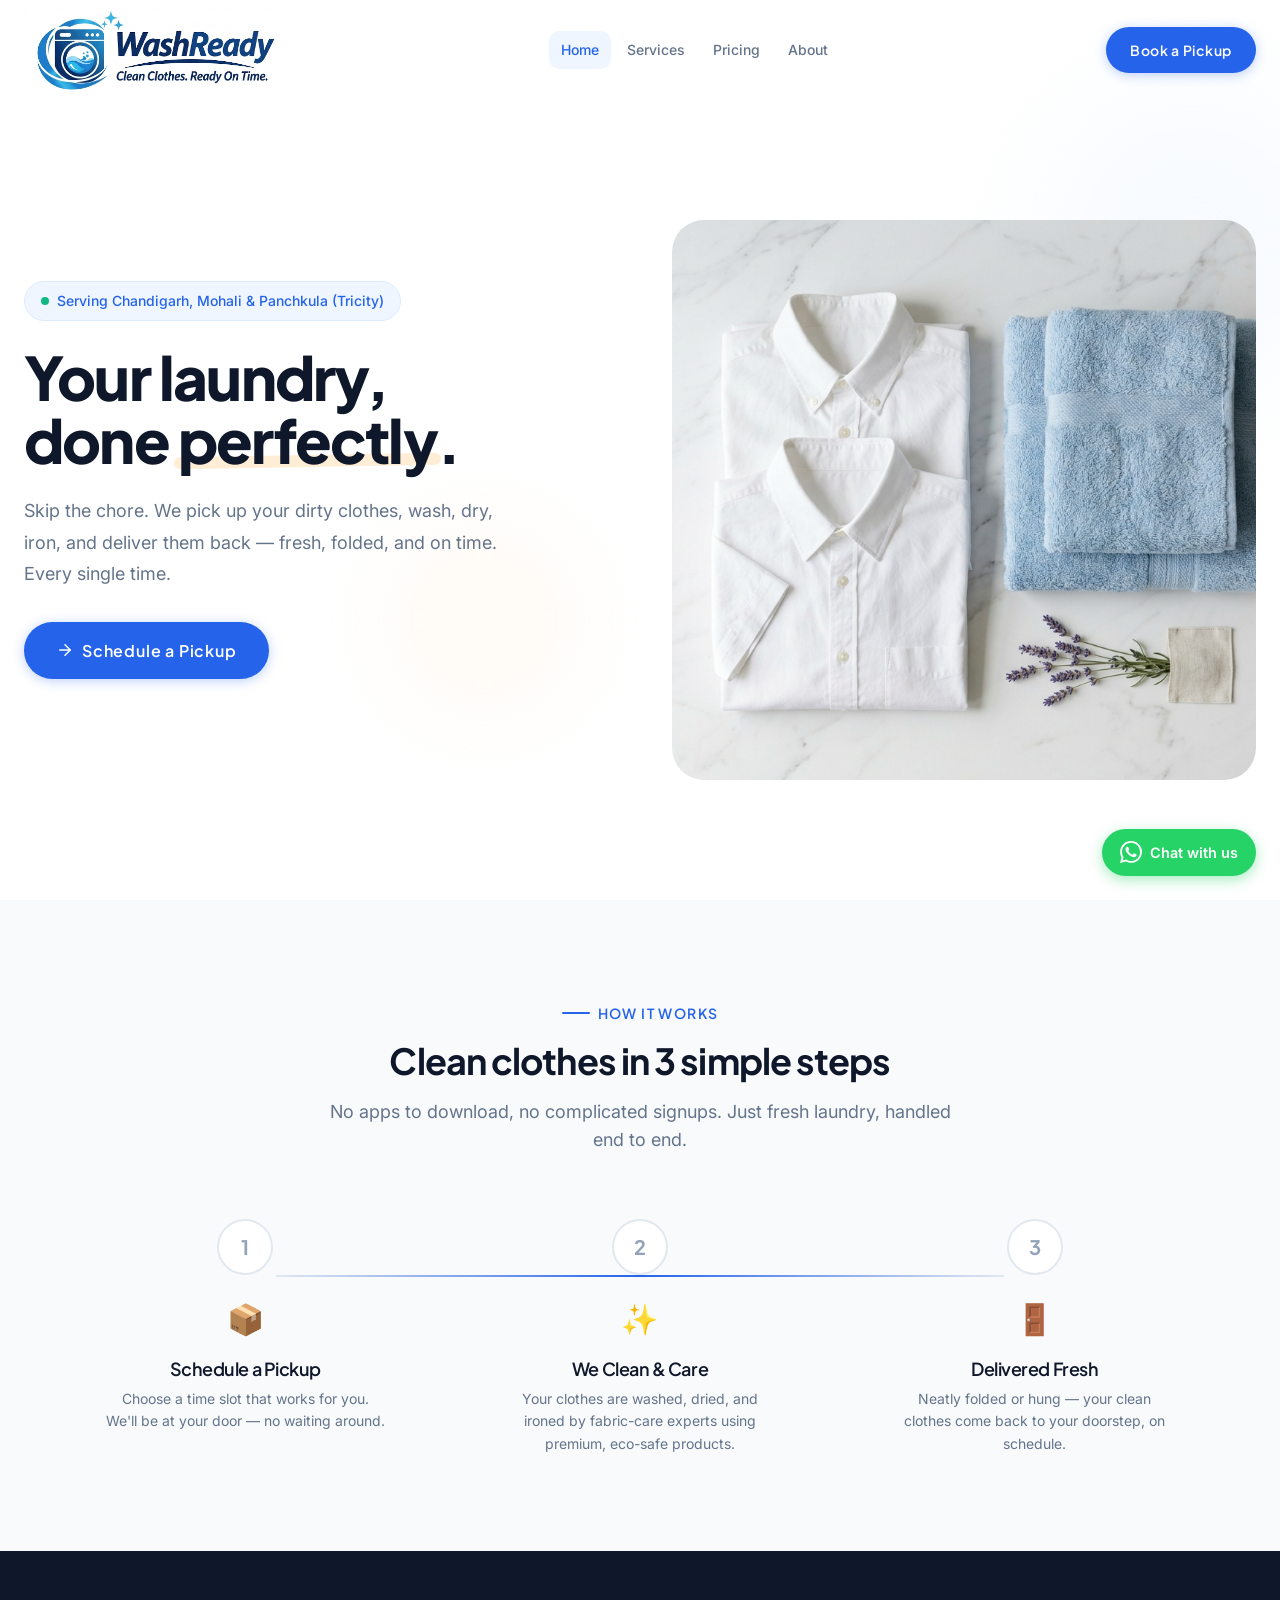
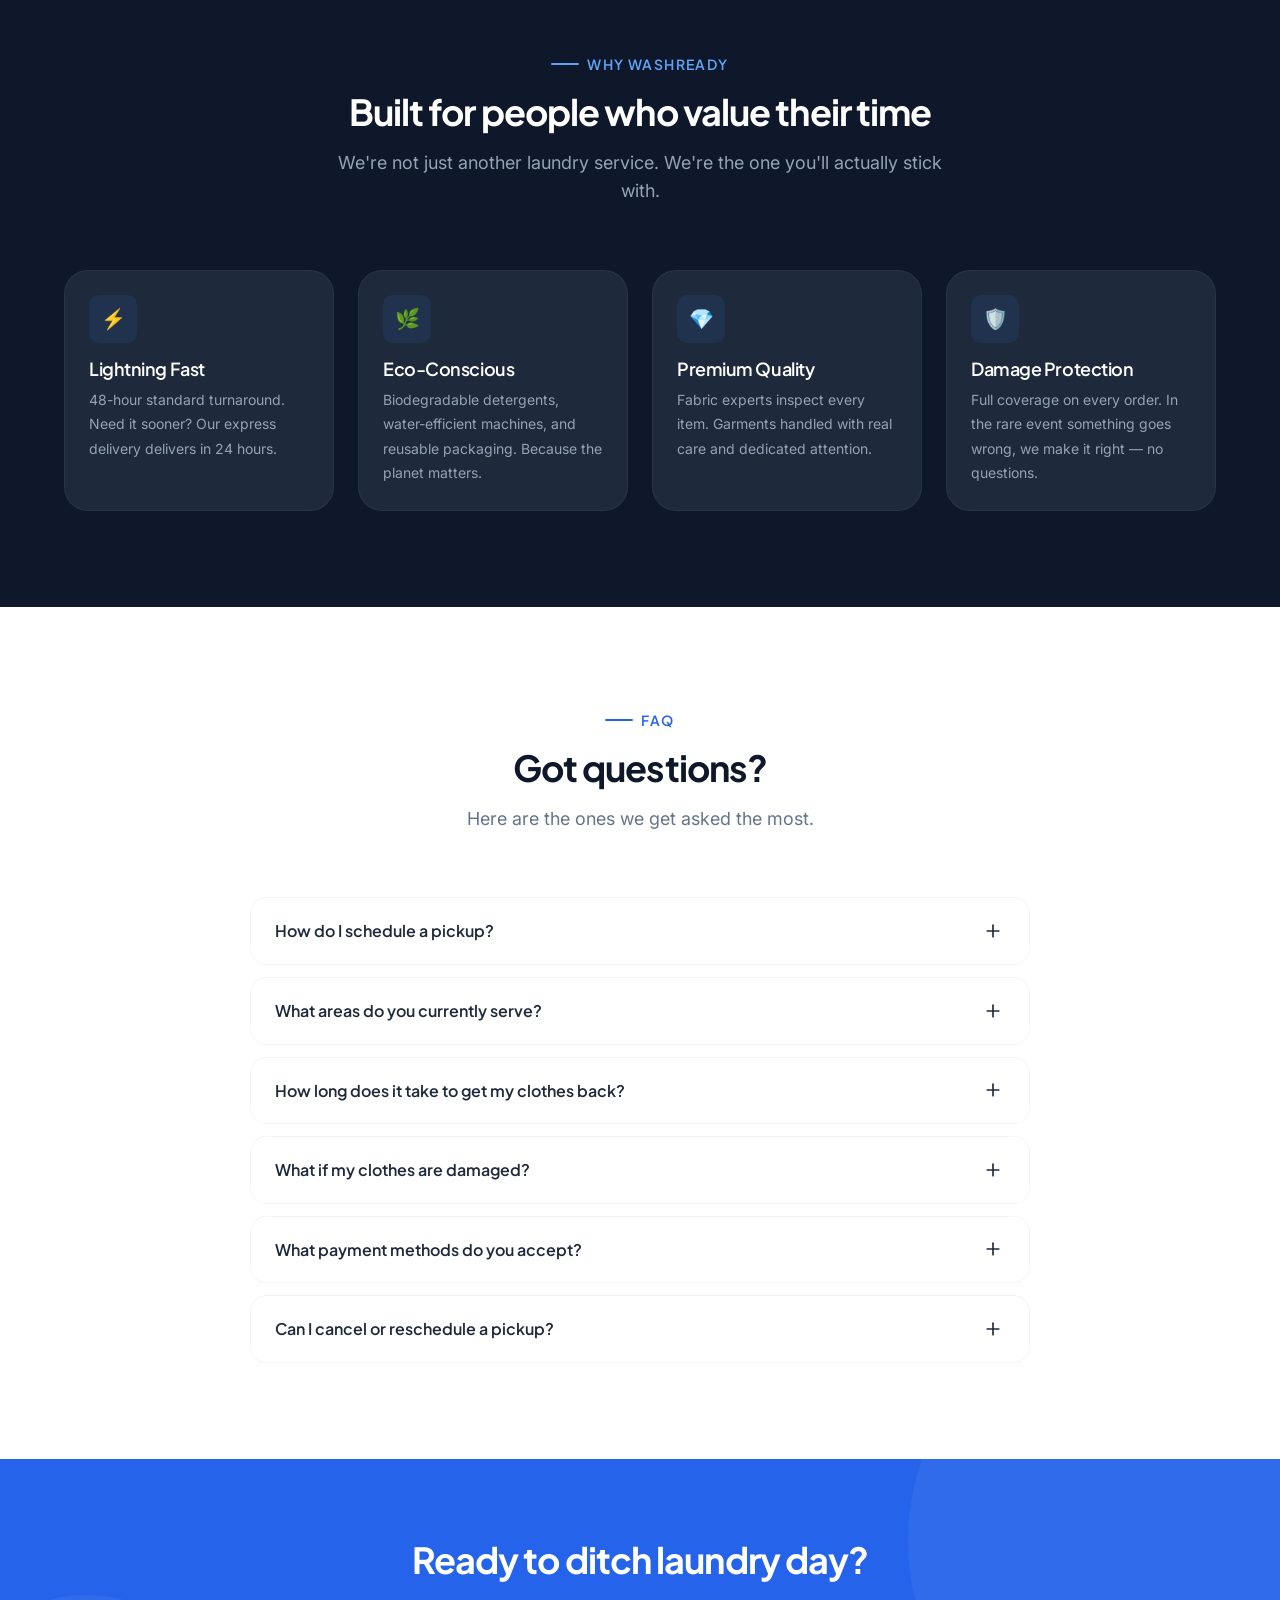
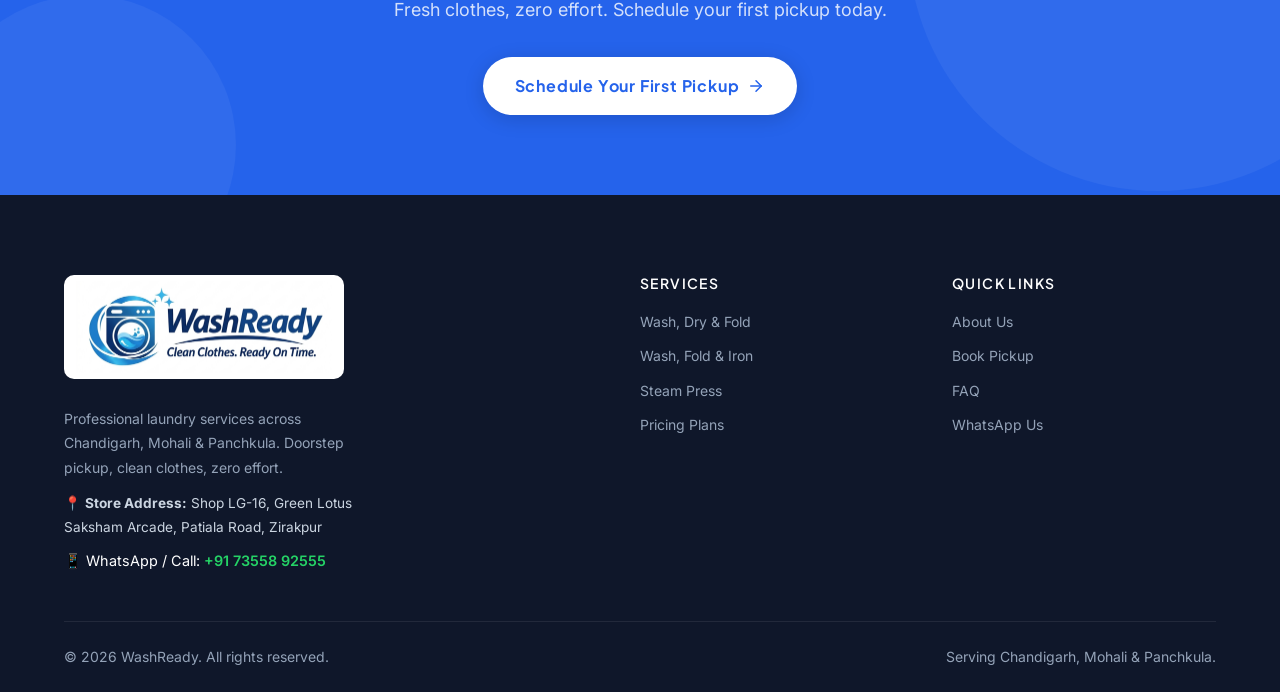
==== commit 407c2d5c: "fixed css and logo" ====
--- a/index.html
+++ b/index.html
@@ -24,8 +24,7 @@
   <nav class="navbar" id="navbar">
     <div class="navbar__inner">
       <a href="index.html" class="navbar__logo">
-        <span class="navbar__logo-icon">🧺</span>
-        WashReady
+        <img src="image.png" alt="WashReady Logo" class="navbar__logo-img">
       </a>
 
       <div class="navbar__links">
@@ -33,12 +32,11 @@
         <a href="services.html" class="navbar__link">Services</a>
         <a href="pricing.html" class="navbar__link">Pricing</a>
         <a href="about.html" class="navbar__link">About</a>
-        <a href="contact.html" class="navbar__link">Book Pickup</a>
       </div>
 
       <div class="navbar__actions">
-        <a href="contact.html" class="btn btn--primary navbar__cta" style="display: inline-flex;">Book a Pickup</a>
-        <button class="navbar__toggle" id="navToggle" aria-label="Toggle menu">
+        <a href="contact.html" class="btn btn--primary navbar__cta">Book a Pickup</a>
+        <button class="navbar__toggle" id="navToggle" aria-label="Open menu" aria-controls="mobileMenu" aria-expanded="false">
           <span></span>
           <span></span>
           <span></span>
@@ -47,13 +45,12 @@
     </div>
 
     <!-- Mobile Menu -->
-    <div class="navbar__mobile" id="mobileMenu">
+    <div class="navbar__mobile" id="mobileMenu" aria-hidden="true" inert>
       <div class="navbar__mobile-links">
         <a href="index.html" class="navbar__mobile-link">Home</a>
         <a href="services.html" class="navbar__mobile-link">Services</a>
         <a href="pricing.html" class="navbar__mobile-link">Pricing</a>
         <a href="about.html" class="navbar__mobile-link">About</a>
-        <a href="contact.html" class="navbar__mobile-link">Book Pickup</a>
       </div>
       <a href="contact.html" class="btn btn--primary btn--lg">Book a Pickup</a>
     </div>
@@ -85,9 +82,6 @@
             <a href="contact.html" class="btn btn--primary btn--lg">
               <svg viewBox="0 0 24 24" fill="none" stroke="currentColor" stroke-width="2" stroke-linecap="round" stroke-linejoin="round"><path d="M5 12h14"/><path d="m12 5 7 7-7 7"/></svg>
               Schedule a Pickup
-            </a>
-            <a href="services.html" class="btn btn--outline btn--lg">
-              Our Services
             </a>
           </div>
         </div>
@@ -142,82 +136,6 @@
     </div>
   </section>
 
-  <!-- ====== SERVICES ====== -->
-  <section class="section" id="services">
-    <div class="container">
-      <div class="section-header reveal">
-        <span class="section-label">Our Services</span>
-        <h2>Everything your wardrobe needs</h2>
-        <p>Three simple service options — pick what works for you and we handle the rest.</p>
-      </div>
-
-      <div class="services-grid">
-        <div class="service-card service-card--wash reveal reveal-delay-1">
-          <div class="service-card__icon">🫧</div>
-          <h3 class="service-card__title">Wash, Dry & Fold</h3>
-          <p class="service-card__desc">Your everyday laundry, handled with care. We wash, tumble dry, and neatly fold everything — ready to go straight into your closet.</p>
-          <div class="service-card__features">
-            <span class="service-card__feature">
-              <svg viewBox="0 0 24 24" fill="none" stroke="currentColor" stroke-width="2"><polyline points="20 6 9 17 4 12"/></svg>
-              Color separation
-            </span>
-            <span class="service-card__feature">
-              <svg viewBox="0 0 24 24" fill="none" stroke="currentColor" stroke-width="2"><polyline points="20 6 9 17 4 12"/></svg>
-              Fabric-safe detergents
-            </span>
-          </div>
-          <span class="service-card__price">₹22 / piece</span>
-          <a href="services.html" class="service-card__link">
-            Learn more
-            <svg viewBox="0 0 24 24" fill="none" stroke="currentColor" stroke-width="2"><path d="M5 12h14"/><path d="m12 5 7 7-7 7"/></svg>
-          </a>
-        </div>
-
-        <div class="service-card service-card--iron reveal reveal-delay-2">
-          <div class="service-card__icon">👔</div>
-          <h3 class="service-card__title">Wash, Dry & Iron</h3>
-          <p class="service-card__desc">The complete treatment. Washed, dried, and professionally pressed — your clothes come back crisp, crease-free, and ready to wear.</p>
-          <div class="service-card__features">
-            <span class="service-card__feature">
-              <svg viewBox="0 0 24 24" fill="none" stroke="currentColor" stroke-width="2"><polyline points="20 6 9 17 4 12"/></svg>
-              Steam press finish
-            </span>
-            <span class="service-card__feature">
-              <svg viewBox="0 0 24 24" fill="none" stroke="currentColor" stroke-width="2"><polyline points="20 6 9 17 4 12"/></svg>
-              Hanger or folded delivery
-            </span>
-          </div>
-          <span class="service-card__price">₹27 / piece</span>
-          <a href="services.html" class="service-card__link">
-            Learn more
-            <svg viewBox="0 0 24 24" fill="none" stroke="currentColor" stroke-width="2"><path d="M5 12h14"/><path d="m12 5 7 7-7 7"/></svg>
-          </a>
-        </div>
-
-        <div class="service-card service-card--dry reveal reveal-delay-3">
-          <div class="service-card__icon">✨</div>
-          <h3 class="service-card__title">Iron & Finish</h3>
-          <p class="service-card__desc">Already washed? Just need a sharp finish? Our ironing service gives your clothes that fresh crispness with standard 24-hour delivery.</p>
-          <div class="service-card__features">
-            <span class="service-card__feature">
-              <svg viewBox="0 0 24 24" fill="none" stroke="currentColor" stroke-width="2"><polyline points="20 6 9 17 4 12"/></svg>
-              Steam & hand press
-            </span>
-            <span class="service-card__feature">
-              <svg viewBox="0 0 24 24" fill="none" stroke="currentColor" stroke-width="2"><polyline points="20 6 9 17 4 12"/></svg>
-              Standard 24hr delivery
-            </span>
-          </div>
-          <span class="service-card__price">₹15 / piece</span>
-          <a href="services.html" class="service-card__link">
-            Learn more
-            <svg viewBox="0 0 24 24" fill="none" stroke="currentColor" stroke-width="2"><path d="M5 12h14"/><path d="m12 5 7 7-7 7"/></svg>
-          </a>
-        </div>
-      </div>
-    </div>
-  </section>
-
   <!-- ====== WHY CHOOSE US ====== -->
   <section class="section section--dark" id="why-us">
     <div class="container">
@@ -366,14 +284,16 @@
   <!-- ====== FOOTER ====== -->
   <footer class="footer">
     <div class="container">
-      <div class="footer__top" style="grid-template-columns: 2fr 1fr 1fr;">
+      <div class="footer__top">
         <div class="footer__brand">
-          <a href="index.html" class="navbar__logo">
-            <span class="navbar__logo-icon">🧺</span>
-            WashReady
+          <a href="index.html" class="navbar__logo" style="margin-bottom: 0.75rem;">
+            <img src="image.png" alt="WashReady Logo" class="footer__logo-img">
           </a>
           <p>Professional laundry services across Chandigarh, Mohali & Panchkula. Doorstep pickup, clean clothes, zero effort.</p>
-          <p style="margin-top: 0.75rem; font-size: 0.9rem; color: #fff;">
+          <p style="margin-top: 0.75rem; font-size: 0.85rem; color: #cbd5e1;">
+            📍 <strong>Store Address:</strong> Shop LG-16, Green Lotus Saksham Arcade, Patiala Road, Zirakpur
+          </p>
+          <p style="margin-top: 0.5rem; font-size: 0.9rem; color: #fff;">
             📱 WhatsApp / Call: <a href="https://wa.me/917355892555" style="color: #25D366; font-weight: 600;">+91 73558 92555</a>
           </p>
         </div>
@@ -382,8 +302,8 @@
           <h4 class="footer__col-title">Services</h4>
           <div class="footer__links">
             <a href="services.html" class="footer__link">Wash, Dry & Fold</a>
-            <a href="services.html" class="footer__link">Wash, Dry & Iron</a>
-            <a href="services.html" class="footer__link">Iron & Finish</a>
+            <a href="services.html" class="footer__link">Wash, Fold & Iron</a>
+            <a href="services.html" class="footer__link">Steam Press</a>
             <a href="pricing.html" class="footer__link">Pricing Plans</a>
           </div>
         </div>
--- a/css/style.css
+++ b/css/style.css
@@ -112,7 +112,7 @@
   --max-width: 1200px;
   --max-width-narrow: 800px;
   --max-width-wide: 1400px;
-  --nav-height: 72px;
+  --nav-height: 100px;
 
   /* — Radius — */
   --radius-sm: 6px;
@@ -434,6 +434,7 @@
 }
 
 .navbar__logo {
+  min-width: 0;
   display: flex;
   align-items: center;
   gap: var(--space-2);
@@ -444,22 +445,26 @@
   z-index: 1001;
 }
 
-.navbar__logo-icon {
-  width: 36px;
-  height: 36px;
-  background: var(--color-primary);
+.navbar__logo-img {
+  height: 88px;
+  width: 260px;
+  max-width: 100%;
+  object-fit: cover;
+  object-position: center;
+  display: block;
+}
+
+.footer__logo-img {
+  height: 104px;
+  width: 280px;
+  max-width: 100%;
+  object-fit: cover;
+  object-position: center;
+  display: block;
+  margin-bottom: var(--space-3);
+  background: #ffffff;
+  padding: 6px 12px;
   border-radius: var(--radius-md);
-  display: flex;
-  align-items: center;
-  justify-content: center;
-  color: var(--white);
-  font-size: var(--text-lg);
-  transform: rotate(-6deg);
-  transition: transform var(--duration-base) var(--ease-spring);
-}
-
-.navbar__logo:hover .navbar__logo-icon {
-  transform: rotate(0deg) scale(1.05);
 }
 
 .navbar__links {
@@ -490,7 +495,7 @@
 }
 
 .navbar__cta {
-  display: none;
+  display: inline-flex;
 }
 
 /* Hamburger */
@@ -498,7 +503,12 @@
   display: none;
   flex-direction: column;
   gap: 5px;
-  width: 24px;
+  width: 44px;
+  height: 44px;
+  padding: 10px;
+  align-items: center;
+  justify-content: center;
+  flex-shrink: 0;
   cursor: pointer;
   z-index: 1001;
 }
@@ -530,17 +540,25 @@
 .navbar__mobile {
   position: fixed;
   top: 0;
-  right: -100%;
+  right: 0;
   width: 100%;
+  height: 100vh;
   height: 100dvh;
   background: var(--white);
   padding: calc(var(--nav-height) + var(--space-8)) var(--space-6) var(--space-6);
-  transition: right var(--duration-slow) var(--ease-out);
+  overflow-y: auto;
+  overscroll-behavior: contain;
+  visibility: hidden;
+  pointer-events: none;
+  transform: translateX(100%);
+  transition: transform var(--duration-slow) var(--ease-out), visibility var(--duration-slow);
   z-index: 999;
 }
 
 .navbar__mobile.open {
-  right: 0;
+  visibility: visible;
+  pointer-events: auto;
+  transform: translateX(0);
 }
 
 .navbar__mobile-links {
@@ -1409,7 +1427,7 @@
 
 .footer__top {
   display: grid;
-  grid-template-columns: 1.5fr repeat(3, 1fr);
+  grid-template-columns: 2fr 1fr 1fr;
   gap: var(--space-12);
   padding-bottom: var(--space-12);
   border-bottom: 1px solid rgba(255,255,255,0.08);
@@ -1907,6 +1925,16 @@
   font-family: var(--font-heading);
 }
 
+.calculator__group-title {
+  margin: var(--space-6) 0 var(--space-3);
+  font-size: var(--text-lg);
+}
+
+.calculator__qty-unit {
+  font-size: var(--text-sm);
+  color: var(--color-text-secondary);
+}
+
 .calculator__total {
   display: flex;
   align-items: center;
@@ -2138,8 +2166,150 @@
 .hero__stats { animation: fade-up 0.6s var(--ease-out) 0.5s both; }
 .hero__visual { animation: fade-in 0.8s var(--ease-out) 0.4s both; }
 
+/* Shared layouts allow grid and flex content to shrink to the viewport. */
+.hero__grid > *,
+.services-grid > *,
+.pricing-grid > *,
+.about-intro > *,
+.contact-grid > *,
+.footer__top > * {
+  min-width: 0;
+}
+
+.services-grid--specialized {
+  grid-template-columns: repeat(auto-fit, minmax(min(100%, 280px), 1fr));
+}
+
+.why-grid--sustainability {
+  grid-template-columns: repeat(3, minmax(0, 1fr));
+}
+
+.pricing-grid--delivery {
+  max-width: 800px;
+  margin: 0 auto;
+  grid-template-columns: repeat(2, minmax(0, 1fr));
+}
+
+.about-intro__illustration {
+  height: 400px;
+  border-radius: var(--radius-xl);
+}
+
+.rate-card {
+  max-width: 900px;
+  margin: 0 auto;
+  overflow: hidden;
+  background: var(--white);
+  border: 1px solid var(--color-border);
+  border-radius: var(--radius-xl);
+  box-shadow: var(--shadow-lg);
+}
+
+.rate-card__header {
+  display: flex;
+  align-items: center;
+  justify-content: space-between;
+  flex-wrap: wrap;
+  gap: var(--space-2);
+  padding: var(--space-4) var(--space-6);
+  color: var(--white);
+  background: linear-gradient(135deg, var(--blue-700), var(--blue-500));
+}
+
+.rate-card__header--dark {
+  background: linear-gradient(135deg, var(--slate-800), var(--slate-700));
+}
+
+.rate-card__header h3 {
+  color: inherit;
+  font-size: var(--text-xl);
+  line-height: var(--leading-snug);
+}
+
+.rate-card__body,
+.rate-card__footer {
+  padding: var(--space-4) var(--space-6);
+}
+
+.rate-card__footer {
+  border-top: 1px solid var(--color-border);
+  background: var(--color-bg-alt);
+  text-align: center;
+}
+
+.rate-card__table {
+  width: 100%;
+  border-collapse: collapse;
+  table-layout: fixed;
+  text-align: left;
+}
+
+.rate-card__table td {
+  padding: var(--space-3) 0;
+  vertical-align: top;
+  overflow-wrap: anywhere;
+}
+
+.rate-card__table td:first-child {
+  padding-right: var(--space-4);
+}
+
+.rate-card__table td:last-child,
+.rate-card__table th:last-child {
+  width: 150px;
+  text-align: right;
+}
+
+.rate-card__table td:last-child {
+  color: var(--color-primary);
+  font-weight: var(--weight-bold);
+}
+
+.calculator__delivery {
+  display: flex;
+  align-items: center;
+  justify-content: space-between;
+  flex-wrap: wrap;
+  gap: var(--space-4);
+  padding: var(--space-4);
+  background: var(--blue-50);
+  border-radius: var(--radius-md);
+  margin-bottom: var(--space-4);
+}
+
+.calculator__delivery > :first-child {
+  flex: 1 1 240px;
+}
+
+.calculator__delivery-buttons {
+  display: flex;
+  flex-wrap: wrap;
+  gap: var(--space-2);
+}
+
+.calculator__row > :first-child {
+  min-width: 0;
+}
+
+.calculator__qty {
+  flex-shrink: 0;
+}
+
+:where(a, button, input, select, textarea):focus-visible {
+  outline: 3px solid var(--color-primary);
+  outline-offset: 4px;
+}
+
 /* ===== 24. RESPONSIVE ===== */
 @media (max-width: 1024px) {
+  .navbar__links {
+    display: none;
+  }
+
+  .navbar__toggle {
+    display: flex;
+  }
+
   h1 { font-size: var(--text-4xl); }
   h2 { font-size: var(--text-3xl); }
 
@@ -2219,7 +2389,43 @@
 
 @media (max-width: 768px) {
   :root {
-    --nav-height: 64px;
+    --nav-height: 80px;
+  }
+
+  .navbar__logo-img {
+    width: 200px;
+    height: 68px;
+  }
+
+  .navbar {
+    background: rgba(255, 255, 255, 0.97);
+    border-bottom: 1px solid var(--color-border-light);
+  }
+
+  .navbar__inner {
+    padding: 0 var(--space-4);
+    gap: var(--space-3);
+  }
+
+  .navbar__actions {
+    flex-shrink: 0;
+  }
+
+  .navbar__mobile {
+    padding: calc(var(--nav-height) + var(--space-4)) var(--space-4) max(var(--space-6), env(safe-area-inset-bottom));
+  }
+
+  .navbar__mobile-link {
+    font-size: var(--text-lg);
+    padding: var(--space-3) var(--space-4);
+  }
+
+  .btn {
+    min-height: 44px;
+    max-width: 100%;
+    white-space: normal;
+    text-align: center;
+    letter-spacing: 0.02em;
   }
 
   .container {
@@ -2233,8 +2439,46 @@
   h1 { font-size: var(--text-3xl); line-height: 1.2; }
   h2 { font-size: var(--text-2xl); line-height: 1.3; }
 
+  .section-header {
+    margin-bottom: var(--space-8);
+  }
+
+  .section-header p,
+  .page-header p {
+    font-size: var(--text-base);
+  }
+
+  .page-header {
+    padding: calc(var(--nav-height) + var(--space-8)) 0 var(--space-8);
+  }
+
+  .page-header h1 {
+    font-size: clamp(1.75rem, 6vw, 2.25rem);
+  }
+
   .hero {
+    min-height: auto;
     padding: calc(var(--nav-height) + var(--space-6)) 0 var(--space-10);
+  }
+
+  .hero__grid {
+    min-height: 0;
+    padding: 0;
+    gap: var(--space-6);
+  }
+
+  .hero__badge {
+    max-width: 100%;
+    font-size: var(--text-xs);
+    padding: var(--space-2) var(--space-3);
+  }
+
+  .hero__badge-dot {
+    flex-shrink: 0;
+  }
+
+  .hero__actions {
+    margin-bottom: 0;
   }
 
   .hero__title { 
@@ -2261,7 +2505,55 @@
   .services-grid,
   .why-grid,
   .pricing-grid {
-    grid-template-columns: 1fr;
+    grid-template-columns: minmax(0, 1fr);
+    gap: var(--space-6);
+  }
+
+  .pricing-card--popular:hover {
+    transform: none;
+  }
+
+  .pricing-card__price {
+    flex-wrap: wrap;
+  }
+
+  .service-detail {
+    padding: var(--space-8) 0;
+    gap: var(--space-6);
+  }
+
+  .service-detail__content h3 {
+    font-size: var(--text-2xl);
+  }
+
+  .about-intro__illustration {
+    height: 240px;
+  }
+
+  .rate-card__header,
+  .rate-card__body,
+  .rate-card__footer {
+    padding: var(--space-4);
+  }
+
+  .rate-card__header h3 {
+    font-size: var(--text-base);
+  }
+
+  .rate-card__table td:last-child,
+  .rate-card__table th:last-child {
+    width: 100px;
+  }
+
+  .rate-card__table td:last-child {
+    font-size: var(--text-sm);
+  }
+
+  .rate-card__table small {
+    display: inline-block;
+    margin-top: var(--space-1);
+    line-height: var(--leading-normal);
+    color: var(--color-text-secondary);
   }
 
   .steps {
@@ -2291,13 +2583,38 @@
 
   /* Calculator on tablets & mobile */
   .calculator {
-    padding: var(--space-5);
+    padding: var(--space-4);
   }
 
   .calculator__row {
     flex-wrap: wrap;
     gap: var(--space-3);
-    padding: var(--space-4);
+    padding: var(--space-4) 0;
+  }
+
+  .calculator__delivery-buttons {
+    width: 100%;
+  }
+
+  .calculator__delivery-buttons .btn {
+    flex: 1 1 100px;
+    padding: var(--space-3) var(--space-2);
+  }
+
+  .calculator__item-price {
+    color: var(--color-text-secondary);
+  }
+
+  .calculator__qty-btn {
+    width: 44px;
+    height: 44px;
+    flex-shrink: 0;
+    touch-action: manipulation;
+  }
+
+  .calculator__total {
+    flex-wrap: wrap;
+    gap: var(--space-3);
   }
 
   .calculator__qty {
@@ -2314,6 +2631,66 @@
   select.form-input {
     font-size: 16px; /* Prevents auto-zoom on iOS Safari */
     padding: 0.75rem 1rem;
+    min-width: 0;
+    max-width: 100%;
+    min-height: 48px;
+  }
+
+  select.form-input {
+    text-overflow: ellipsis;
+    padding-right: var(--space-8);
+  }
+
+  .contact-info__item > :last-child {
+    min-width: 0;
+    overflow-wrap: anywhere;
+  }
+
+  .footer {
+    padding-top: var(--space-10);
+  }
+
+  .footer__link {
+    display: inline-flex;
+    align-items: center;
+    min-height: 44px;
+  }
+
+  .footer__links {
+    gap: var(--space-1);
+  }
+
+  .footer__brand {
+    overflow-wrap: anywhere;
+  }
+
+  .footer__logo-img {
+    width: 260px;
+    height: 96px;
+  }
+
+  .cta-section {
+    padding: var(--space-10) 0;
+  }
+
+  .cta-section h2 {
+    font-size: var(--text-2xl);
+  }
+
+  .cta-section p {
+    font-size: var(--text-base);
+  }
+
+  .faq-item__question {
+    padding: var(--space-4);
+  }
+
+  .faq-item__answer-inner {
+    padding: 0 var(--space-4) var(--space-4);
+  }
+
+  .faq-item.open .faq-item__answer {
+    max-height: 600px;
   }
 
   .footer__top {
@@ -2338,7 +2715,7 @@
 
 @media (max-width: 480px) {
   .hero__title { 
-    font-size: 1.85rem; 
+    font-size: clamp(1.875rem, 8vw, 2.375rem);
   }
 
   .hero__subtitle {
@@ -2365,12 +2742,12 @@
   .calculator__qty {
     margin-left: 0;
     width: 100%;
-    justify-content: space-between;
+    justify-content: flex-end;
   }
 
   .calculator__qty-btn {
-    width: 40px;
-    height: 40px;
+    width: 44px;
+    height: 44px;
   }
 
   .pricing-card {
@@ -2378,13 +2755,13 @@
   }
 
   .service-detail__meta {
-    flex-direction: column;
-    align-items: flex-start;
+    flex-direction: row;
+    flex-wrap: wrap;
     gap: var(--space-3);
   }
 
   .cta-section__inner {
-    padding: var(--space-8) var(--space-4);
+    padding: 0;
   }
 
   .cta-section__inner .btn {
@@ -2431,8 +2808,21 @@
   }
   .whatsapp-float {
     padding: 12px;
-    bottom: 20px;
-    right: 20px;
+    bottom: calc(16px + env(safe-area-inset-bottom, 0px));
+    right: 16px;
+  }
+
+  .back-to-top {
+    right: 18px;
+    bottom: calc(80px + env(safe-area-inset-bottom, 0px));
+  }
+}
+
+@media (prefers-reduced-motion: reduce) {
+  html { scroll-behavior: auto; }
+  *, *::before, *::after {
+    animation-duration: 0.01ms !important;
+    transition-duration: 0.01ms !important;
   }
 }
 
